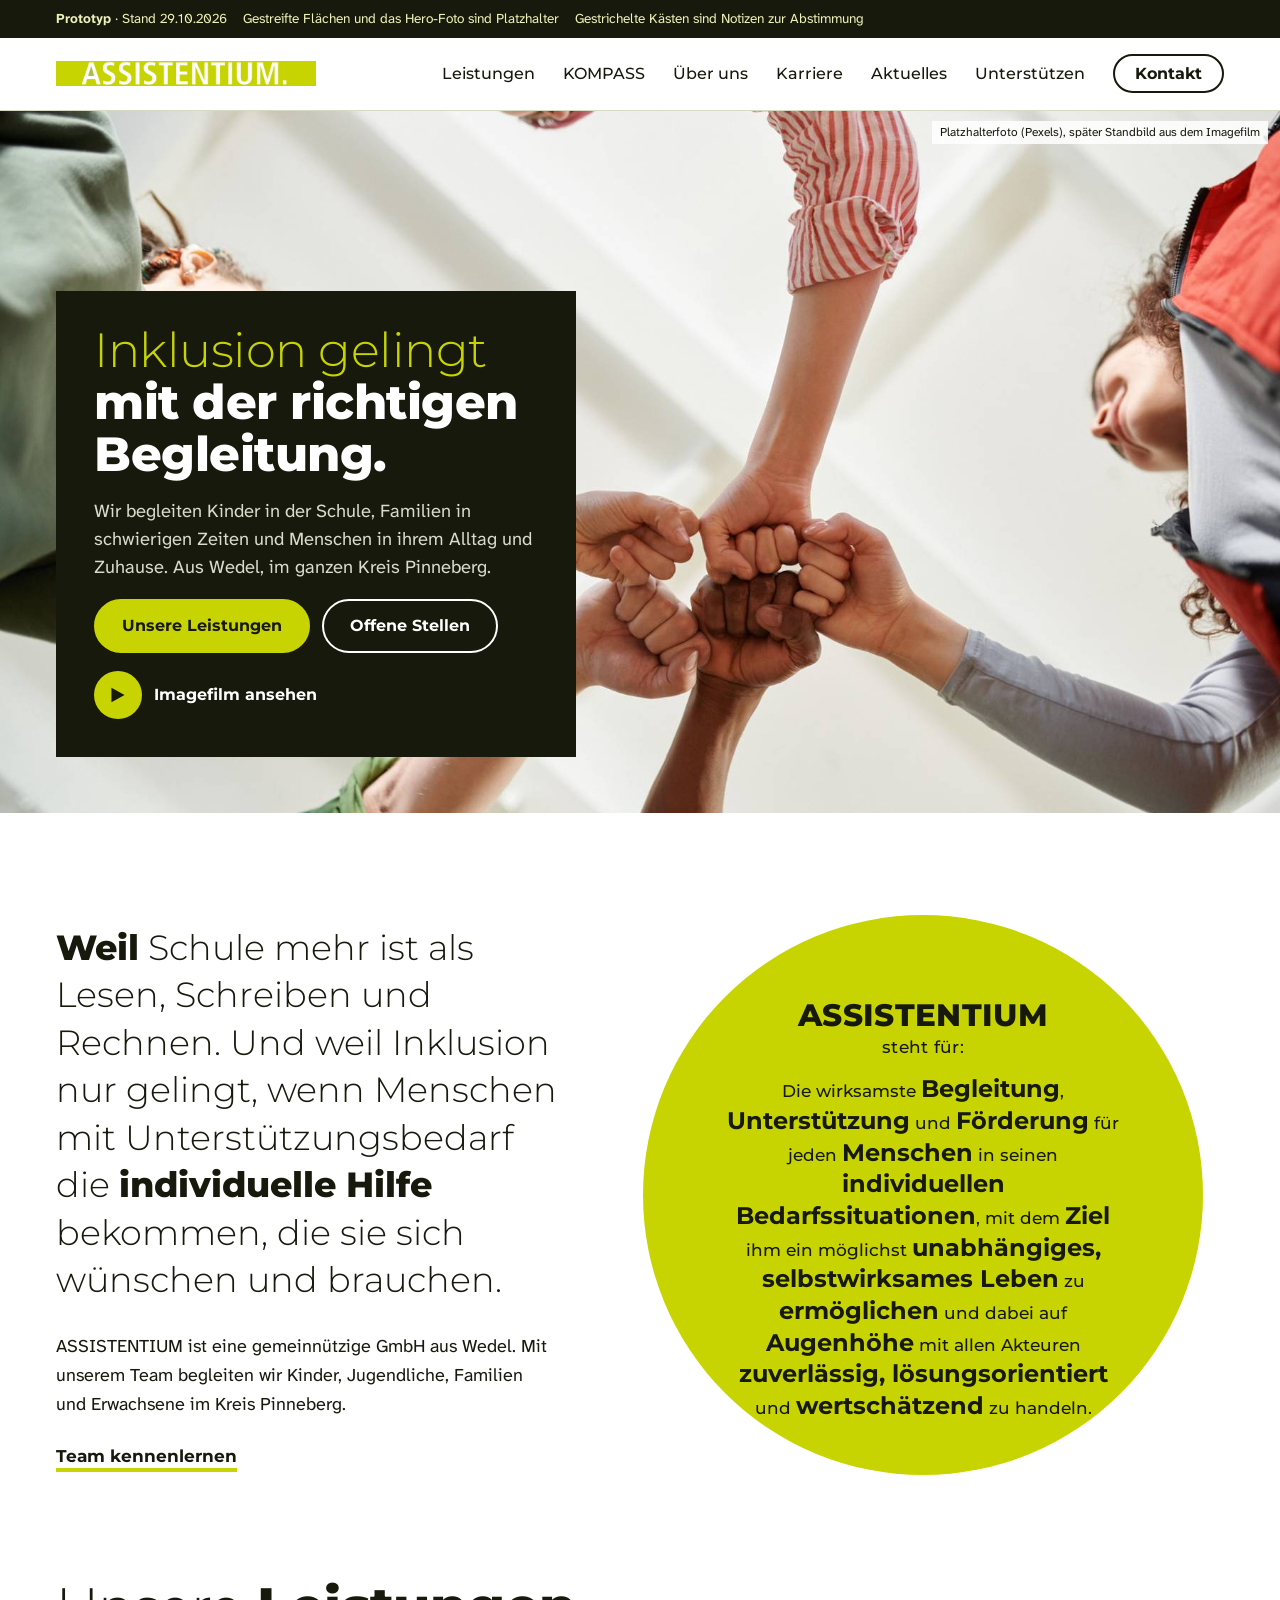
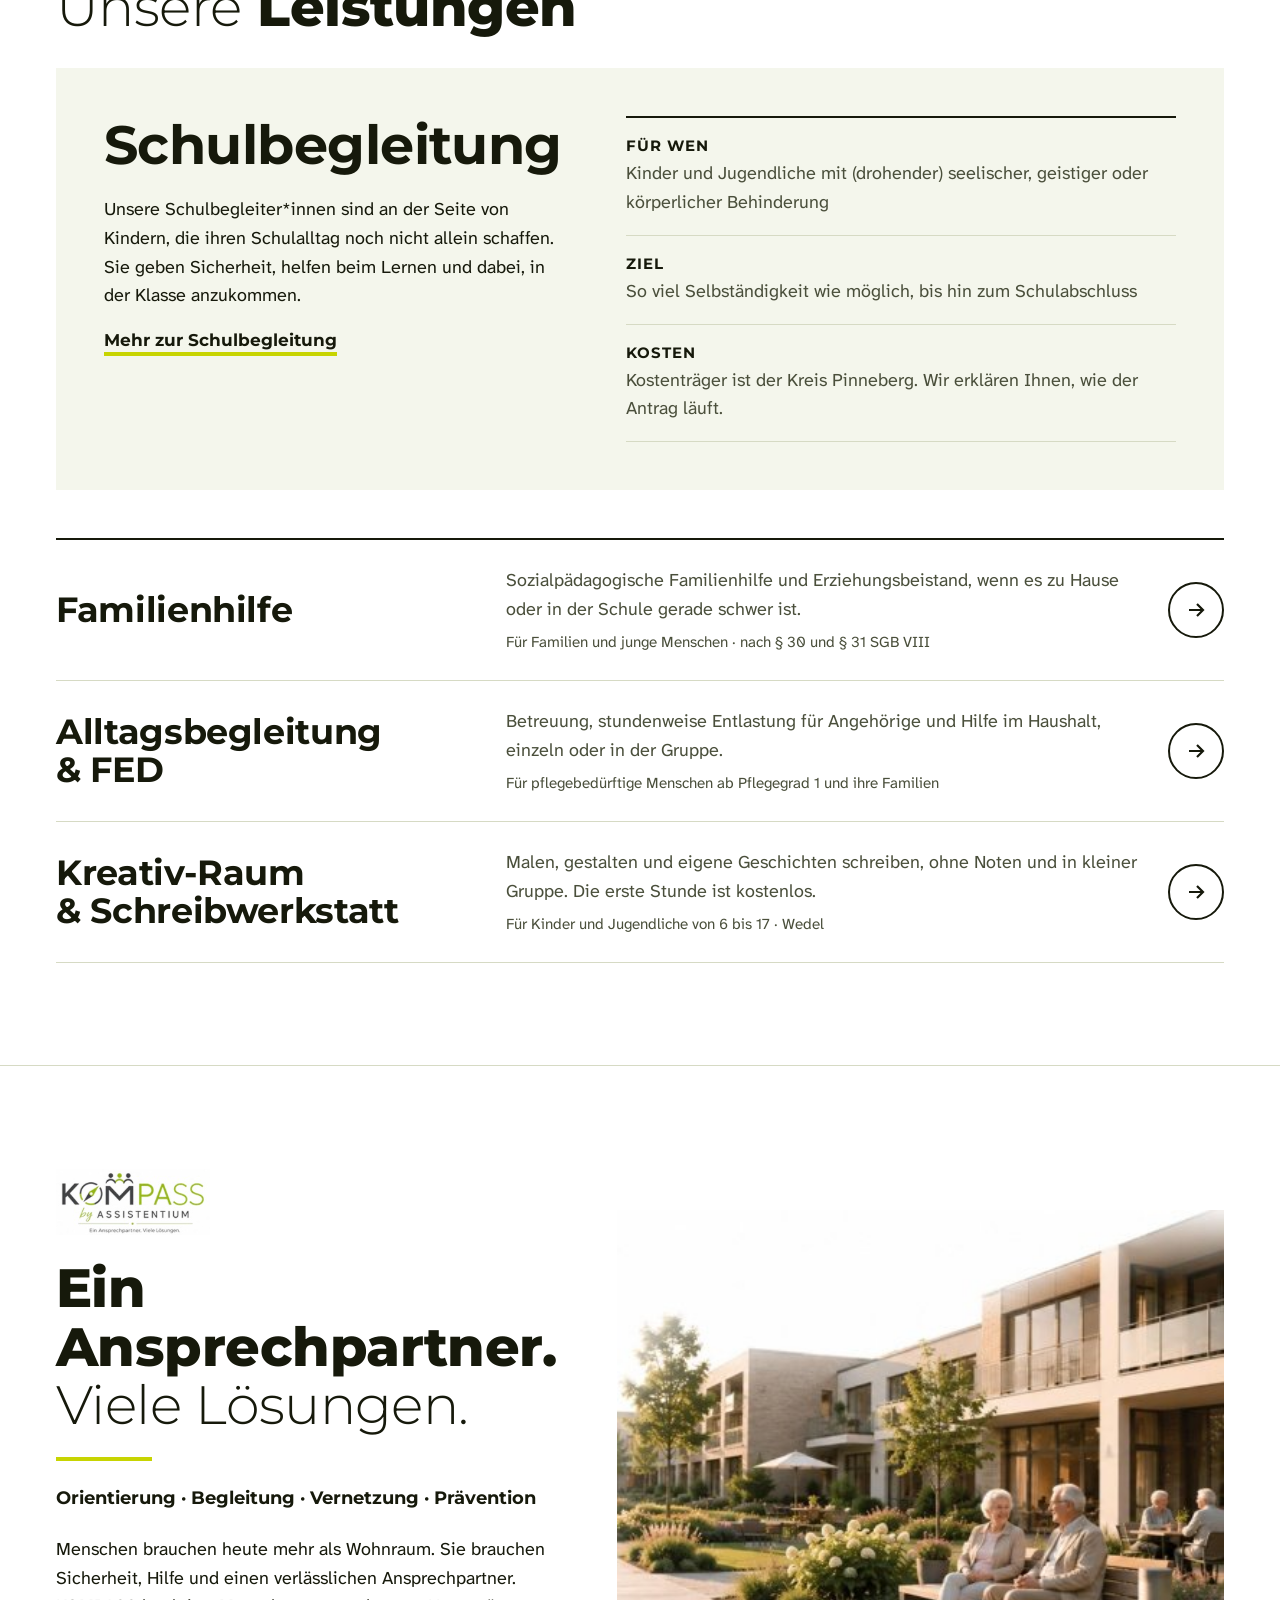
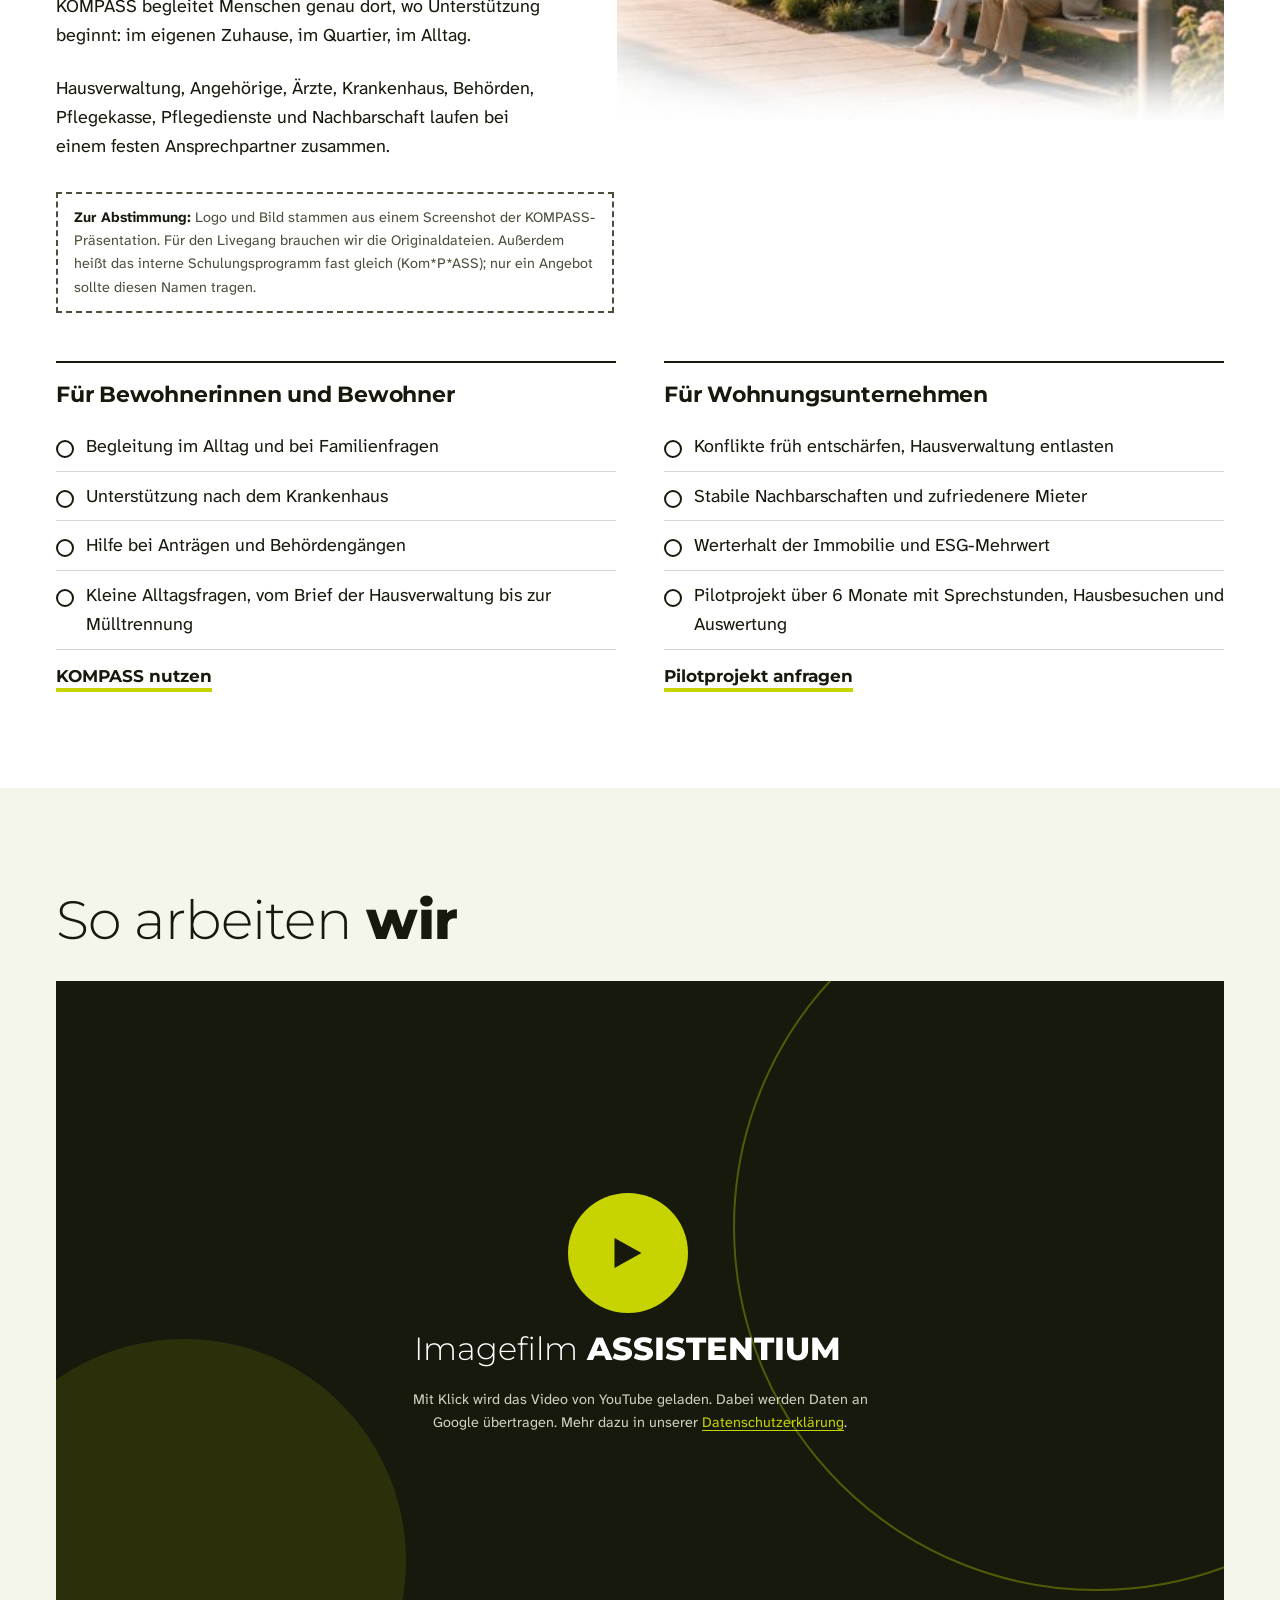
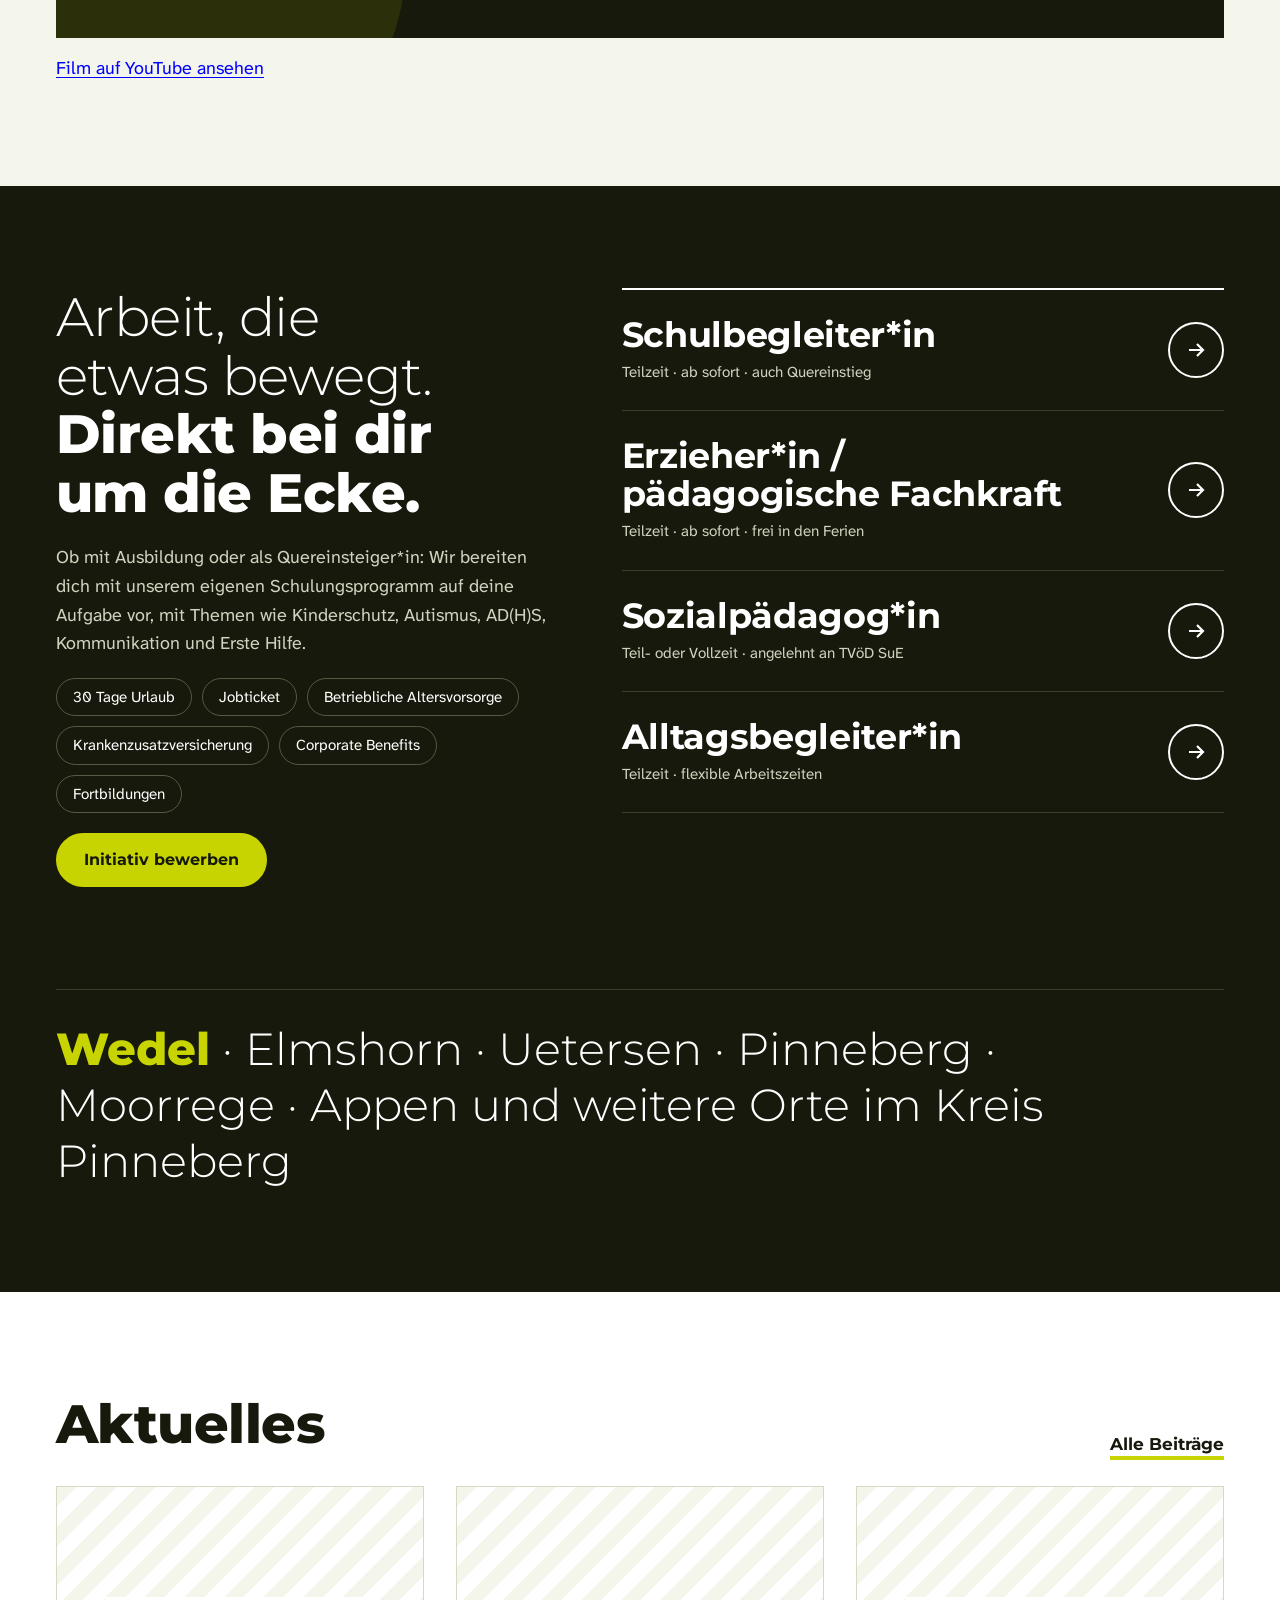
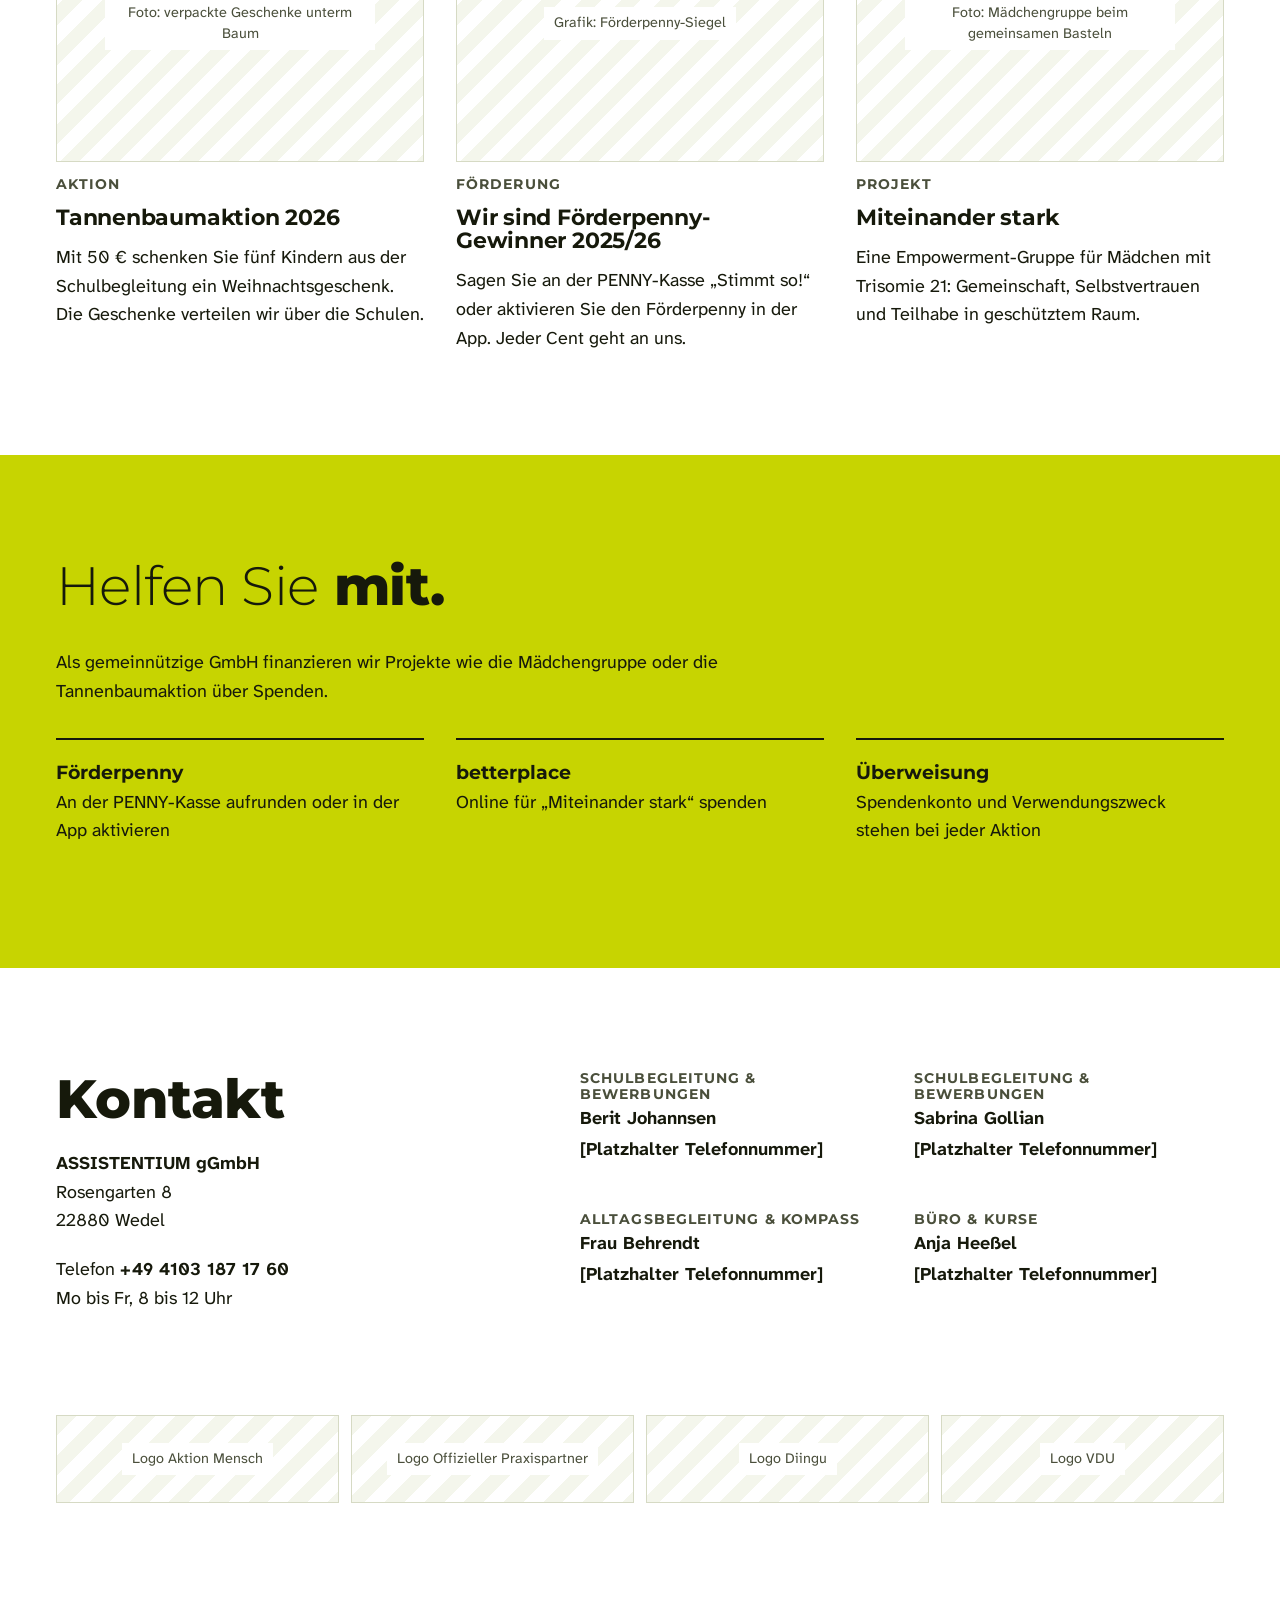
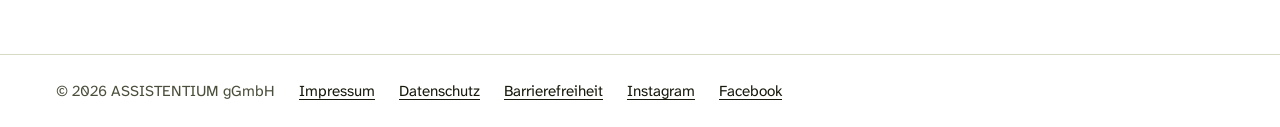
==== index.html @ cf9a1c48 "Prototyp Website-Relaunch ASSISTENTIUM mit Imagefilm Startseite und Unterseite Schulbegleitung, mobi" ====
<!doctype html>
<html lang="de">
<head>
<meta charset="utf-8">
<meta name="viewport" content="width=device-width, initial-scale=1, viewport-fit=cover">
<meta name="robots" content="noindex, nofollow, noarchive">
<meta name="description" content="Prototyp für den Website-Relaunch von ASSISTENTIUM. Nicht öffentlich.">
<title>Assistentium Prototyp</title>
<link rel="preconnect" href="https://fonts.googleapis.com">
<link rel="preconnect" href="https://fonts.gstatic.com" crossorigin>
<link rel="stylesheet" href="https://fonts.googleapis.com/css2?family=Atkinson+Hyperlegible+Next:ital,wght@0,400;0,700;1,400&family=Montserrat:wght@300;500;700;800&display=swap">
<style>
/* Layout: Split-Bühne aus dem Template (Text | Bild im Kreis), Angebote und Jobs als Zeilen statt Kacheln,
   Kreise nur für Menschenbilder, Play-Button und Pfeile. Volle Farbbänder in Grün und Tinte. Mobile first. */
:root {
  --lime: #C7D401;        /* Markengrün, nur als Fläche mit dunklem Text */
  --lime-soft: #EEF2B8;
  --ink: #16190B;         /* Tinte mit leichtem Grünstich */
  --ink-soft: #4A4F3B;
  --paper: #FFFFFF;
  --mist: #F4F6EC;
  --line: #D6DAC4;
  --link: #0000FF;        /* Markenblau, nur für Textlinks und Fokus */
  --display: "Montserrat", "Segoe UI", system-ui, sans-serif;
  --body: "Atkinson Hyperlegible Next", "Atkinson Hyperlegible", system-ui, -apple-system, "Segoe UI", sans-serif;
  --step-0: 1.125rem;
  --step-1: 1.35rem;
  --step-2: clamp(1.6rem, 1.2rem + 1.6vw, 2.2rem);
  --step-3: clamp(2.1rem, 1.4rem + 3vw, 3.4rem);
  --step-4: clamp(2.5rem, 1.5rem + 4.6vw, 4.9rem);
  --space: clamp(56px, 8vw, 112px);
  color-scheme: light;
}
* { box-sizing: border-box; }
html { scroll-behavior: smooth; }
@media (prefers-reduced-motion: reduce) { html { scroll-behavior: auto; } *, *::before, *::after { animation: none !important; transition: none !important; } }
body { margin: 0; background: var(--paper); color: var(--ink); font-family: var(--body); font-size: var(--step-0); line-height: 1.6; }
body::before { content: ""; position: fixed; inset: 0 0 auto; height: env(safe-area-inset-top, 0px); z-index: 60; background: var(--paper); }
h1, h2, h3 { font-family: var(--display); line-height: 1.08; margin: 0; text-wrap: balance; letter-spacing: -0.01em; }
h1 { font-size: var(--step-4); font-weight: 800; }
h2 { font-size: var(--step-3); font-weight: 800; }
h3 { font-size: var(--step-1); font-weight: 700; }
.light { font-weight: 300; }
p { margin: 0; max-width: 62ch; }
a { color: var(--link); text-underline-offset: 3px; }
:focus-visible { outline: 3px solid var(--link); outline-offset: 3px; }
.wrap { max-width: 1200px; margin-inline: auto; padding-left: max(16px, env(safe-area-inset-left, 0px)); padding-right: max(16px, env(safe-area-inset-right, 0px)); }
.section { padding-block: var(--space); }
section[id], [id^="h-"] { scroll-margin-top: calc(88px + env(safe-area-inset-top, 0px)); }
.stack { display: flex; flex-direction: column; gap: 20px; }
.skip { position: absolute; left: 16px; top: -100px; background: var(--ink); color: var(--paper); padding: 12px 18px; z-index: 100; font-weight: 700; }
.skip:focus { top: calc(12px + env(safe-area-inset-top, 0px)); }

/* Prototyp-Hinweise */
.proto-bar { background: var(--ink); color: var(--lime-soft); font-size: 0.85rem; }
.proto-bar .wrap { padding-block: 8px; display: flex; flex-wrap: wrap; gap: 4px 16px; }
.proto-note { border: 2px dashed var(--ink-soft); padding: 12px 16px; font-size: 0.9rem; color: var(--ink-soft); max-width: 62ch; background: var(--paper); }
.proto-note strong { color: var(--ink); }

/* Bild-Platzhalter */
.ph { margin: 0; display: grid; place-items: center; text-align: center; padding: 24px; color: var(--ink-soft); font-size: 0.9rem; line-height: 1.4;
  background: repeating-linear-gradient(135deg, var(--mist) 0 14px, var(--paper) 14px 28px); border: 1px solid var(--line); max-width: 100%; }
.ph span { background: var(--paper); padding: 6px 10px; max-width: 30ch; }
.ph-circle { border-radius: 50%; aspect-ratio: 1; }

/* Buttons */
.actions { display: flex; flex-wrap: wrap; gap: 12px; }
.btn { display: inline-flex; align-items: center; gap: 10px; min-height: 52px; padding: 12px 26px; border-radius: 999px; font-family: var(--display); font-weight: 700; font-size: 1rem; text-decoration: none; border: 2px solid var(--ink); transition: background .2s, color .2s; }
.btn-primary { background: var(--ink); color: var(--paper); }
.btn-primary:hover { background: var(--lime); color: var(--ink); }
.btn-line { background: transparent; color: var(--ink); }
.btn-line:hover { background: var(--ink); color: var(--paper); }
.on-dark .btn-primary { background: var(--lime); color: var(--ink); border-color: var(--lime); }
.on-dark .btn-primary:hover { background: var(--paper); border-color: var(--paper); }

/* Header */
.site-header { position: sticky; top: env(safe-area-inset-top, 0px); z-index: 50; background: var(--paper); border-bottom: 1px solid var(--line); }
.bar { display: flex; align-items: center; justify-content: space-between; gap: 16px; min-height: 72px; padding-block: 12px; }
.brand { display: block; line-height: 0; flex-shrink: 1; min-width: 0; }
.brand img { height: auto; width: min(240px, 58vw); display: block; }
.menu-btn { font: 700 1rem var(--display); background: var(--paper); color: var(--ink); border: 2px solid var(--ink); border-radius: 999px; min-height: 48px; padding: 8px 20px; cursor: pointer; }
.menu-btn[aria-expanded="true"] { background: var(--ink); color: var(--paper); }
#nav { position: absolute; inset: 100% 0 auto; background: var(--paper); border-bottom: 1px solid var(--line); }
#nav ul { list-style: none; margin: 0; padding: 8px max(16px, env(safe-area-inset-right, 0px)) 20px max(16px, env(safe-area-inset-left, 0px)); }
#nav a { display: block; padding: 14px 0; border-bottom: 1px solid var(--line); color: var(--ink); text-decoration: none; font: 700 1.25rem var(--display); }
#nav a[aria-current="page"] { text-decoration: underline; text-decoration-color: var(--lime); text-decoration-thickness: 4px; text-underline-offset: 8px; }

/* Hero */
.hero { padding-block: 40px var(--space); overflow: hidden; }
.hero-grid { display: grid; gap: 40px; align-items: center; }
.hero-text { min-width: 0; display: flex; flex-direction: column; gap: 24px; }
.lead { font-size: var(--step-1); line-height: 1.5; color: var(--ink-soft); }
.hero-visual { position: relative; width: min(100%, 520px); justify-self: center; }
.disc { position: absolute; width: 78%; aspect-ratio: 1; border-radius: 50%; background: var(--lime); right: -10%; top: -8%; animation: grow .9s cubic-bezier(.2,.7,.2,1) both; }
@keyframes grow { from { transform: scale(.85); } to { transform: scale(1); } }
.hero-img { position: relative; width: 88%; }
.play { position: absolute; left: 62%; bottom: 2%; display: flex; align-items: center; gap: 12px; background: none; border: 0; padding: 0; cursor: pointer; font: 700 0.95rem var(--display); color: var(--ink); text-align: left; }
.play-ring { width: 72px; height: 72px; border-radius: 50%; background: var(--ink); display: grid; place-items: center; flex-shrink: 0; transition: transform .2s; }
.play:hover .play-ring { transform: scale(1.06); }
.play > span:last-child { white-space: nowrap; }
.play small { display: block; font-weight: 500; color: var(--ink-soft); }

/* Startseiten-Hero: Vollbild + Textblock (GFI x Template) */
.hero-photo { position: relative; background: var(--ink); }
.hero-photo .photo { display: block; width: 100%; height: auto; aspect-ratio: 4 / 3; max-width: 100%; object-fit: cover; object-position: 55% 45%; }
.hero-panel { background: var(--ink); color: var(--paper); }
.hero-panel .inner { padding-block: 36px 44px; display: flex; flex-direction: column; gap: 22px; }
.hero-panel h1 { font-size: clamp(2.3rem, 1.4rem + 4.2vw, 4.4rem); }
.hero-panel h1 .light { color: var(--lime); }
.hero-panel .lead { color: #D9DCCB; }
.hero-panel .btn-primary { background: var(--lime); border-color: var(--lime); color: var(--ink); }
.hero-panel .btn-primary:hover { background: var(--paper); border-color: var(--paper); }
.hero-panel .btn-line { color: var(--paper); border-color: var(--paper); }
.hero-panel .btn-line:hover { background: var(--paper); color: var(--ink); }
.credit { position: absolute; right: max(12px, env(safe-area-inset-right, 0px)); top: 10px; font-size: 0.75rem; background: rgba(255,255,255,.85); color: var(--ink); padding: 2px 8px; }
.film-link { display: inline-flex; align-items: center; gap: 12px; background: none; border: 0; padding: 0; cursor: pointer; color: var(--paper); font: 700 1rem var(--display); }
.film-link .play-ring { width: 48px; height: 48px; background: var(--lime); }
.film-link small { font-weight: 500; color: #D9DCCB; }

/* Leitbild-Kreis */
.leitbild-grid { display: grid; gap: 48px; align-items: center; }
.leitbild-grid > * { min-width: 0; }
.manifest { font: 300 var(--step-2)/1.35 var(--display); max-width: 30ch; }
.manifest b { font-weight: 800; }
.leitbild { container-type: inline-size; width: min(100%, 560px); justify-self: center; margin: 0; }
.leitbild-disc { aspect-ratio: 1; border-radius: 50%; background: var(--lime); color: var(--ink); display: grid; place-items: center; padding: 15%; text-align: center; overflow: hidden; font-family: var(--display); }
.leitbild-disc h2 { font-size: 5.6cqi; font-weight: 800; letter-spacing: 0.01em; }
.leitbild-disc .sub { display: block; font-size: 3cqi; font-weight: 500; margin-top: 1cqi; }
.leitbild-disc p { font-size: 3.05cqi; line-height: 1.3; font-weight: 500; margin-top: 3cqi; max-width: none; }
.leitbild-disc .k { font-size: 4.35cqi; font-weight: 700; }

/* KOMPASS */
.kompass { background: var(--paper); border-top: 1px solid var(--line); }
.sr { position: absolute; width: 1px; height: 1px; overflow: hidden; clip: rect(0 0 0 0); white-space: nowrap; }
.kompass-grid { display: grid; gap: 40px; align-items: center; }
.kompass-grid > * { min-width: 0; }
.k-logo { width: 154px; height: auto; }
.kompass h2 { font-size: var(--step-3); }
.kompass h2::after { content: ""; display: block; width: 96px; height: 4px; background: var(--lime); margin-top: 22px; }
.k-pillars { font: 700 1.15rem/1.4 var(--display); }
.k-photo { margin: 0; width: 100%; max-width: 100%; }
.k-photo img { display: block; width: 100%; height: auto; }
.kompass .tagline { font: 300 var(--step-2)/1.3 var(--display); }
.kompass .tagline b { font-weight: 800; }
.paths { display: grid; gap: 40px; margin-top: 48px; }
.paths > div { min-width: 0; display: flex; flex-direction: column; gap: 16px; border-top: 2px solid var(--ink); padding-top: 20px; }
.paths ul { margin: 0; padding: 0; list-style: none; }
.paths li { padding: 10px 0 10px 30px; border-bottom: 1px solid rgba(22,25,11,.18); position: relative; }
.paths li::before { content: ""; position: absolute; left: 0; top: 18px; width: 14px; height: 14px; border-radius: 50%; border: 2px solid var(--ink); }

/* Schwerpunkt-Block */
.focus { background: var(--mist); padding: clamp(24px, 4vw, 48px); margin-bottom: 48px; }
.badge { align-self: flex-start; background: var(--lime); color: var(--ink); font: 700 0.85rem var(--display); padding: 4px 14px; border-radius: 999px; }

/* Claim-Band */
.claim { background: var(--lime); }
.claim .wrap { padding-block: 28px; }
.claim p { font: 800 clamp(1.5rem, 1rem + 3.4vw, 3.6rem)/1.05 var(--display); text-transform: uppercase; letter-spacing: 0.01em; max-width: none; }
.claim .light { font-weight: 300; }

/* Fakten als Definitionsliste */
.facts { margin: 0; border-top: 2px solid var(--ink); }
.facts div { display: grid; gap: 4px; padding-block: 18px; border-bottom: 1px solid var(--line); }
.facts dt { font: 700 0.95rem var(--display); text-transform: uppercase; letter-spacing: 0.06em; }
.facts dd { margin: 0; color: var(--ink-soft); }
.split { display: grid; gap: 40px; }
.split > * { min-width: 0; }
.more { font: 700 1.05rem var(--display); color: var(--ink); text-decoration-color: var(--lime); text-decoration-thickness: 4px; text-underline-offset: 6px; }
.more:hover { text-decoration-color: var(--ink); }

/* Zeilen-Listen (Angebote, Jobs) */
.rows { list-style: none; margin: 0; padding: 0; border-top: 2px solid currentColor; }
.rows li { border-bottom: 1px solid var(--line); }
.row { display: grid; grid-template-columns: 1fr auto; gap: 8px 24px; align-items: center; padding: 26px 0; color: inherit; text-decoration: none; }
.row > div { min-width: 0; display: flex; flex-direction: column; gap: 6px; }
.row h3 { font-size: var(--step-2); }
.row p { color: var(--ink-soft); }
.row .meta { font-size: 0.95rem; color: var(--ink-soft); }
.arrow { width: 56px; height: 56px; border-radius: 50%; border: 2px solid currentColor; display: grid; place-items: center; transition: background .2s, transform .2s; }
.row:hover .arrow, .row:focus-visible .arrow { background: var(--lime); border-color: var(--lime); color: var(--ink); transform: translateX(4px); }
.row:hover h3 { text-decoration: underline; text-decoration-color: var(--lime); text-decoration-thickness: 4px; text-underline-offset: 6px; }
.section-head { display: flex; flex-wrap: wrap; justify-content: space-between; align-items: end; gap: 16px; margin-bottom: 32px; }

/* Film */
.film { background: var(--mist); }
.video { position: relative; aspect-ratio: 16 / 9; width: 100%; max-width: 100%; background: var(--ink); color: var(--paper); overflow: hidden; }
.video iframe { position: absolute; inset: 0; width: 100%; height: 100%; border: 0; }
.video-poster { position: absolute; inset: 0; display: grid; place-items: center; padding: 16px; text-align: center; }
.video-poster::before { content: ""; position: absolute; width: 62%; aspect-ratio: 1; border-radius: 50%; border: 2px solid rgba(199,212,1,.35); left: 58%; top: -18%; }
.video-poster::after { content: ""; position: absolute; width: 38%; aspect-ratio: 1; border-radius: 50%; background: rgba(199,212,1,.12); left: -8%; bottom: -22%; }
.video-start { position: relative; z-index: 1; display: flex; flex-direction: column; align-items: center; gap: clamp(10px, 2vw, 18px); background: none; border: 0; color: inherit; cursor: pointer; font-family: var(--display); padding: 8px; }
.video-start .play-ring { width: clamp(64px, 11vw, 120px); height: auto; aspect-ratio: 1; background: var(--lime); }
.video-start:hover .play-ring { transform: scale(1.06); }
.video-title { font-weight: 800; font-size: clamp(1.1rem, 0.8rem + 1.6vw, 2rem); line-height: 1.15; }
.video-title .light { font-weight: 300; }
.video-consent { position: relative; z-index: 1; font-size: clamp(0.78rem, 0.7rem + 0.3vw, 0.9rem); color: #CFD3BF; max-width: 52ch; margin-top: clamp(4px, 1vw, 12px); }
.video-consent a { color: var(--lime); }
.film-caption { margin-top: 16px; color: var(--ink-soft); display: flex; flex-wrap: wrap; gap: 8px 24px; }
@media (max-width: 520px) { .video-consent { display: none; } .film-caption .consent-mobile { display: block; } }
.consent-mobile { display: none; width: 100%; font-size: 0.9rem; }

/* Karriere */
.on-dark { background: var(--ink); color: var(--paper); }
.on-dark p, .on-dark .meta { color: #CFD3BF; }
.on-dark .rows li { border-color: #3A3E2C; }
.on-dark a:not(.btn):not(.row) { color: var(--lime); }
.benefits { list-style: none; margin: 0; padding: 0; display: flex; flex-wrap: wrap; gap: 10px; }
.benefits li { border: 1px solid #555A44; border-radius: 999px; padding: 6px 16px; font-size: 0.95rem; }
.places { margin-top: var(--space); padding-top: 32px; border-top: 1px solid #3A3E2C; }
.places p { font: 300 clamp(1.4rem, 1rem + 2.4vw, 2.8rem)/1.25 var(--display); color: var(--paper); max-width: none; }
.places b { font-weight: 800; color: var(--lime); }

/* News */
.news { display: grid; gap: 40px; }
.news article { display: flex; flex-direction: column; gap: 14px; min-width: 0; }
.news .ph { aspect-ratio: 4 / 3; }
.news .kind { font: 700 0.85rem var(--display); text-transform: uppercase; letter-spacing: 0.08em; color: var(--ink-soft); }
.news h3 a { color: var(--ink); text-decoration: none; }
.news h3 a:hover { text-decoration: underline; text-decoration-color: var(--lime); text-decoration-thickness: 4px; }

/* Unterstützen */
.support { background: var(--lime); }
.ways { display: grid; gap: 0; margin: 0; padding: 0; list-style: none; border-top: 2px solid var(--ink); }
.ways li { padding-block: 20px; border-bottom: 1px solid rgba(22,25,11,.25); display: flex; flex-direction: column; gap: 4px; }
.ways strong { font: 700 1.2rem var(--display); }

/* Kontakt + Footer */
.contact-grid { display: grid; gap: 40px; }
.people { list-style: none; margin: 0; padding: 0; display: grid; gap: 24px; }
.people li { display: flex; flex-direction: column; gap: 2px; }
.people .area { font: 700 0.85rem var(--display); text-transform: uppercase; letter-spacing: 0.08em; color: var(--ink-soft); }
.people .tel { font-variant-numeric: tabular-nums; font-weight: 700; user-select: all; }
.partners { display: grid; grid-template-columns: repeat(2, minmax(0, 1fr)); gap: 12px; margin-top: var(--space); }
.partners .ph { min-height: 88px; padding: 12px; }
.legal { border-top: 1px solid var(--line); margin-top: 48px; }
.legal .wrap { padding-block: 24px; display: flex; flex-wrap: wrap; gap: 8px 24px; font-size: 0.95rem; color: var(--ink-soft); }
.legal a { color: var(--ink); }

/* Unterseite */
.crumbs { font-size: 0.95rem; color: var(--ink-soft); }
.crumbs a { color: var(--ink); }
.goals { display: grid; gap: 40px; }
.goals ul { margin: 16px 0 0; padding: 0; list-style: none; border-top: 2px solid var(--ink); }
.goals li { padding: 12px 0 12px 32px; border-bottom: 1px solid var(--line); position: relative; }
.goals li::before { content: ""; position: absolute; left: 0; top: 20px; width: 14px; height: 14px; border-radius: 50%; background: var(--lime); }
.steps { list-style: none; margin: 32px 0 0; padding: 0; display: grid; gap: 0; counter-reset: s; }
.steps li { counter-increment: s; display: grid; grid-template-columns: 64px 1fr; gap: 20px; padding-block: 22px; border-top: 1px solid var(--line); }
.steps li > div { min-width: 0; display: flex; flex-direction: column; gap: 4px; }
.steps li::before { content: counter(s); width: 52px; height: 52px; border-radius: 50%; border: 2px solid var(--ink); display: grid; place-items: center; font: 800 1.3rem var(--display); }
.steps li:first-child::before { background: var(--lime); border-color: var(--lime); }

.rows-jobs .row { grid-template-columns: minmax(0, 1fr) auto !important; }
@media (min-width: 760px) {
  .split { grid-template-columns: 5fr 6fr; gap: 64px; align-items: start; }
  .news { grid-template-columns: repeat(3, minmax(0, 1fr)); gap: 32px; }
  .goals { grid-template-columns: 1fr 1fr; gap: 48px; }
  .contact-grid { grid-template-columns: 1fr 1.4fr; gap: 64px; }
  .people { grid-template-columns: 1fr 1fr; }
  .partners { grid-template-columns: repeat(4, minmax(0, 1fr)); }
  .row { grid-template-columns: minmax(0, 2fr) minmax(0, 3fr) auto; }
  .row > div:first-child h3 { padding-right: 16px; }
  .ways { grid-template-columns: repeat(3, 1fr); gap: 32px; border-top: 0; }
  .ways li { border-top: 2px solid var(--ink); border-bottom: 0; }
  .leitbild-grid { grid-template-columns: 5fr 6fr; gap: 64px; }
  .paths { grid-template-columns: 1fr 1fr; gap: 48px; }
  .kompass-grid { grid-template-columns: 5fr 6fr; gap: 56px; }
  .hero-photo .photo { aspect-ratio: 16 / 9; }
}
@media (min-width: 900px) {
  .hero-photo { min-height: min(78vh, 720px); display: flex; align-items: flex-end; }
  .hero-photo .photo { position: absolute; inset: 0; height: 100%; aspect-ratio: auto; object-position: 50% 30%; }
  .hero-photo .wrap { position: relative; width: 100%; padding-block: 0 56px; }
  .hero-panel { width: min(520px, 46%); }
  .hero-panel .inner { padding: 34px 38px 38px; gap: 18px; }
  .hero-panel h1 { font-size: clamp(2.2rem, 1rem + 2.5vw, 3.3rem); }
  .hero-panel .lead { font-size: 1.15rem; }
}
@media (min-width: 1040px) {
  .menu-btn { display: none; }
  #nav { position: static; border: 0; background: none; }
  #nav ul { display: flex; gap: 28px; padding: 0; align-items: center; }
  #nav a { border: 0; padding: 8px 0; font-size: 1rem; font-weight: 500; }
  #nav a.nav-cta { border: 2px solid var(--ink); border-radius: 999px; padding: 8px 20px; font-weight: 700; }
  #nav a.nav-cta:hover { background: var(--lime); border-color: var(--lime); }
  #nav[hidden] { display: block !important; }
  .brand img { width: 260px; }
  .hero { padding-top: 72px; }
  .hero-grid { grid-template-columns: 7fr 5fr; gap: 48px; }
}
</style>
</head>
<body>
<a class="skip" href="#main">Zum Inhalt springen</a>

<div class="proto-bar" role="note"><div class="wrap"><span><strong>Prototyp</strong> · Stand 29.10.2026</span><span>Gestreifte Flächen und das Hero-Foto sind Platzhalter</span><span>Gestrichelte Kästen sind Notizen zur Abstimmung</span></div></div>

<header class="site-header">
  <div class="wrap bar">
    <a class="brand" href="#start"><img src="assets/assistentium-logo.png" alt="ASSISTENTIUM, zur Startseite" width="720" height="70"></a>
    <button class="menu-btn" type="button" aria-expanded="false" aria-controls="nav">Menü</button>
    <nav id="nav" aria-label="Hauptnavigation" hidden>
      <ul>
        <li><a href="#leistungen" data-nav="schulbegleitung">Leistungen</a></li>
        <li><a href="#kompass">KOMPASS</a></li>
        <li><a href="#ueber-uns">Über uns</a></li>
        <li><a href="#karriere">Karriere</a></li>
        <li><a href="#aktuelles">Aktuelles</a></li>
        <li><a href="#unterstuetzen">Unterstützen</a></li>
        <li><a class="nav-cta" href="#kontakt">Kontakt</a></li>
      </ul>
    </nav>
  </div>
</header>

<main id="main" tabindex="-1">

<!-- ============ STARTSEITE ============ -->
<div data-view="start">

  <section class="hero-photo" aria-labelledby="h-start">
    <img class="photo" src="assets/hero-team.jpg" alt="Mehrere Menschen stehen im Kreis und stoßen ihre Fäuste in der Mitte zusammen, von unten fotografiert" width="1800" height="1200">
    <span class="credit">Platzhalterfoto (Pexels), später Standbild aus dem Imagefilm</span>
    <div class="wrap">
      <div class="hero-panel">
        <div class="inner">
          <h1 id="h-start"><span class="light">Inklusion gelingt</span> mit der richtigen Begleitung.</h1>
          <p class="lead">Wir begleiten Kinder in der Schule, Familien in schwierigen Zeiten und Menschen in ihrem Alltag und Zuhause. Aus Wedel, im ganzen Kreis Pinneberg.</p>
          <div class="actions">
            <a class="btn btn-primary" href="#leistungen">Unsere Leistungen</a>
            <a class="btn btn-line" href="#karriere">Offene Stellen</a>
          </div>
          <button class="film-link" type="button" data-film>
            <span class="play-ring" aria-hidden="true"><svg width="16" height="18" viewBox="0 0 22 24"><path d="M2 2l18 10L2 22z" fill="#16190B"/></svg></span>
            <span>Imagefilm ansehen</span>
          </button>
        </div>
      </div>
    </div>
  </section>

  <section class="section" id="ueber-uns" aria-label="Wofür wir stehen">
    <div class="wrap leitbild-grid">
      <div class="stack" style="gap:28px">
        <p class="manifest"><b>Weil</b> Schule mehr ist als Lesen, Schreiben und Rechnen. Und weil Inklusion nur gelingt, wenn Menschen mit Unterstützungsbedarf die <b>individuelle Hilfe</b> bekommen, die sie sich wünschen und brauchen.</p>
        <p>ASSISTENTIUM ist eine gemeinnützige GmbH aus Wedel. Mit unserem Team begleiten wir Kinder, Jugendliche, Familien und Erwachsene im Kreis Pinneberg.</p>
        <a class="more" href="#kontakt">Team kennenlernen</a>
      </div>
      <figure class="leitbild">
        <div class="leitbild-disc">
          <div>
            <h2>ASSISTENTIUM<span class="sub">steht für:</span></h2>
            <p>Die wirksamste <span class="k">Begleitung</span>, <span class="k">Unterstützung</span> und <span class="k">Förderung</span> für jeden <span class="k">Menschen</span> in seinen <span class="k">individuellen Bedarfssituationen</span>, mit dem <span class="k">Ziel</span> ihm ein möglichst <span class="k">unabhängiges, selbstwirksames Leben</span> zu <span class="k">ermöglichen</span> und dabei auf <span class="k">Augenhöhe</span> mit allen Akteuren <span class="k">zuverlässig, lösungsorientiert</span> und <span class="k">wertschätzend</span> zu handeln.</p>
          </div>
        </div>
      </figure>
    </div>
  </section>

  <section class="section" id="leistungen" aria-labelledby="h-leist" style="padding-top:0">
    <div class="wrap">
      <div class="section-head"><h2 id="h-leist"><span class="light">Unsere</span> Leistungen</h2></div>

      <div class="focus split">
        <div class="stack">
          <h3 style="font-size:var(--step-3)">Schulbegleitung</h3>
          <p>Unsere Schulbegleiter*innen sind an der Seite von Kindern, die ihren Schulalltag noch nicht allein schaffen. Sie geben Sicherheit, helfen beim Lernen und dabei, in der Klasse anzukommen.</p>
          <a class="more" href="#schulbegleitung">Mehr zur Schulbegleitung</a>
        </div>
        <dl class="facts">
          <div><dt>Für wen</dt><dd>Kinder und Jugendliche mit (drohender) seelischer, geistiger oder körperlicher Behinderung</dd></div>
          <div><dt>Ziel</dt><dd>So viel Selbständigkeit wie möglich, bis hin zum Schulabschluss</dd></div>
          <div><dt>Kosten</dt><dd>Kostenträger ist der Kreis Pinneberg. Wir erklären Ihnen, wie der Antrag läuft.</dd></div>
        </dl>
      </div>

      <ul class="rows">
        <li><a class="row" href="#leistungen">
          <div><h3>Familienhilfe</h3></div>
          <div><p>Sozialpädagogische Familienhilfe und Erziehungsbeistand, wenn es zu Hause oder in der Schule gerade schwer ist.</p><span class="meta">Für Familien und junge Menschen · nach § 30 und § 31 SGB VIII</span></div>
          <span class="arrow" aria-hidden="true"><svg width="20" height="20" viewBox="0 0 20 20"><path d="M3 10h13M11 4l6 6-6 6" stroke="currentColor" stroke-width="2.2" fill="none"/></svg></span>
        </a></li>
        <li><a class="row" href="#leistungen">
          <div><h3>Alltagsbegleitung &amp; FED</h3></div>
          <div><p>Betreuung, stundenweise Entlastung für Angehörige und Hilfe im Haushalt, einzeln oder in der Gruppe.</p><span class="meta">Für pflegebedürftige Menschen ab Pflegegrad 1 und ihre Familien</span></div>
          <span class="arrow" aria-hidden="true"><svg width="20" height="20" viewBox="0 0 20 20"><path d="M3 10h13M11 4l6 6-6 6" stroke="currentColor" stroke-width="2.2" fill="none"/></svg></span>
        </a></li>
        <li><a class="row" href="#leistungen">
          <div><h3>Kreativ-Raum &amp; Schreibwerkstatt</h3></div>
          <div><p>Malen, gestalten und eigene Geschichten schreiben, ohne Noten und in kleiner Gruppe. Die erste Stunde ist kostenlos.</p><span class="meta">Für Kinder und Jugendliche von 6 bis 17 · Wedel</span></div>
          <span class="arrow" aria-hidden="true"><svg width="20" height="20" viewBox="0 0 20 20"><path d="M3 10h13M11 4l6 6-6 6" stroke="currentColor" stroke-width="2.2" fill="none"/></svg></span>
        </a></li>
      </ul>
    </div>
  </section>

  <section class="section kompass" id="kompass" aria-labelledby="h-kompass">
    <div class="wrap">
      <div class="kompass-grid">
        <div class="stack" style="gap:24px">
          <img class="k-logo" src="assets/kompass-logo.png" alt="KOMPASS by ASSISTENTIUM" width="154" height="66">
          <h2 id="h-kompass"><span class="sr">KOMPASS: </span>Ein Ansprechpartner. <span class="light">Viele Lösungen.</span></h2>
          <p class="k-pillars">Orientierung · Begleitung · Vernetzung · Prävention</p>
          <p>Menschen brauchen heute mehr als Wohnraum. Sie brauchen Sicherheit, Hilfe und einen verlässlichen Ansprechpartner. KOMPASS begleitet Menschen genau dort, wo Unterstützung beginnt: im eigenen Zuhause, im Quartier, im Alltag.</p>
          <p>Hausverwaltung, Angehörige, Ärzte, Krankenhaus, Behörden, Pflegekasse, Pflegedienste und Nachbarschaft laufen bei einem festen Ansprechpartner zusammen.</p>
        </div>
        <figure class="k-photo"><img src="assets/kompass-wohnanlage.jpg" alt="Ein älteres Paar sitzt auf einer Bank im begrünten Innenhof einer Wohnanlage" width="421" height="354"></figure>
      </div>
      <p class="proto-note" style="margin-top:32px"><strong>Zur Abstimmung:</strong> Logo und Bild stammen aus einem Screenshot der KOMPASS-Präsentation. Für den Livegang brauchen wir die Originaldateien. Außerdem heißt das interne Schulungsprogramm fast gleich (Kom*P*ASS); nur ein Angebot sollte diesen Namen tragen.</p>
      <div class="paths">
        <div>
          <h3>Für Bewohnerinnen und Bewohner</h3>
          <ul>
            <li>Begleitung im Alltag und bei Familienfragen</li>
            <li>Unterstützung nach dem Krankenhaus</li>
            <li>Hilfe bei Anträgen und Behördengängen</li>
            <li>Kleine Alltagsfragen, vom Brief der Hausverwaltung bis zur Mülltrennung</li>
          </ul>
          <a class="more" href="#kontakt">KOMPASS nutzen</a>
        </div>
        <div>
          <h3>Für Wohnungsunternehmen</h3>
          <ul>
            <li>Konflikte früh entschärfen, Hausverwaltung entlasten</li>
            <li>Stabile Nachbarschaften und zufriedenere Mieter</li>
            <li>Werterhalt der Immobilie und ESG-Mehrwert</li>
            <li>Pilotprojekt über 6 Monate mit Sprechstunden, Hausbesuchen und Auswertung</li>
          </ul>
          <a class="more" href="#kontakt">Pilotprojekt anfragen</a>
        </div>
      </div>
    </div>
  </section>

  <section class="section film" id="film" aria-labelledby="h-film">
    <div class="wrap">
      <div class="section-head"><h2 id="h-film"><span class="light">So arbeiten</span> wir</h2></div>
      <div class="video" id="video" data-yt="Okksk3Sx33U">
        <div class="video-poster">
          <div>
            <button class="video-start" type="button" id="video-start">
              <span class="play-ring" aria-hidden="true"><svg width="34" height="36" viewBox="0 0 22 24"><path d="M2 2l18 10L2 22z" fill="#16190B"/></svg></span>
              <span class="video-title"><span class="light">Imagefilm</span> ASSISTENTIUM</span>
              <span class="sr">abspielen, lädt das Video von YouTube</span>
            </button>
            <p class="video-consent">Mit Klick wird das Video von YouTube geladen. Dabei werden Daten an Google übertragen. Mehr dazu in unserer <a href="#kontakt">Datenschutzerklärung</a>.</p>
          </div>
        </div>
      </div>
      <p class="film-caption"><span class="consent-mobile">Mit Klick auf Abspielen wird das Video von YouTube geladen und Daten werden an Google übertragen.</span><a href="https://www.youtube.com/watch?v=Okksk3Sx33U" target="_blank" rel="noopener">Film auf YouTube ansehen</a></p>
    </div>
  </section>

  <section class="section on-dark" id="karriere" aria-labelledby="h-karriere">
    <div class="wrap">
      <div class="split">
        <div class="stack">
          <h2 id="h-karriere"><span class="light">Arbeit, die etwas bewegt.</span> Direkt bei dir um die Ecke.</h2>
          <p>Ob mit Ausbildung oder als Quereinsteiger*in: Wir bereiten dich mit unserem eigenen Schulungsprogramm auf deine Aufgabe vor, mit Themen wie Kinderschutz, Autismus, AD(H)S, Kommunikation und Erste Hilfe.</p>
          <ul class="benefits" aria-label="Was wir bieten">
            <li>30 Tage Urlaub</li><li>Jobticket</li><li>Betriebliche Altersvorsorge</li><li>Krankenzusatzversicherung</li><li>Corporate Benefits</li><li>Fortbildungen</li>
          </ul>
          <div class="actions"><a class="btn btn-primary" href="#kontakt">Initiativ bewerben</a></div>
        </div>
        <ul class="rows rows-jobs" aria-label="Offene Stellen">
          <li><a class="row" href="#karriere"><div><h3>Schulbegleiter*in</h3><span class="meta">Teilzeit · ab sofort · auch Quereinstieg</span></div><span class="arrow" aria-hidden="true"><svg width="20" height="20" viewBox="0 0 20 20"><path d="M3 10h13M11 4l6 6-6 6" stroke="currentColor" stroke-width="2.2" fill="none"/></svg></span></a></li>
          <li><a class="row" href="#karriere"><div><h3>Erzieher*in / pädagogische Fachkraft</h3><span class="meta">Teilzeit · ab sofort · frei in den Ferien</span></div><span class="arrow" aria-hidden="true"><svg width="20" height="20" viewBox="0 0 20 20"><path d="M3 10h13M11 4l6 6-6 6" stroke="currentColor" stroke-width="2.2" fill="none"/></svg></span></a></li>
          <li><a class="row" href="#karriere"><div><h3>Sozialpädagog*in</h3><span class="meta">Teil- oder Vollzeit · angelehnt an TVöD SuE</span></div><span class="arrow" aria-hidden="true"><svg width="20" height="20" viewBox="0 0 20 20"><path d="M3 10h13M11 4l6 6-6 6" stroke="currentColor" stroke-width="2.2" fill="none"/></svg></span></a></li>
          <li><a class="row" href="#karriere"><div><h3>Alltagsbegleiter*in</h3><span class="meta">Teilzeit · flexible Arbeitszeiten</span></div><span class="arrow" aria-hidden="true"><svg width="20" height="20" viewBox="0 0 20 20"><path d="M3 10h13M11 4l6 6-6 6" stroke="currentColor" stroke-width="2.2" fill="none"/></svg></span></a></li>
        </ul>
      </div>
      <div class="places">
        <p><b>Wedel</b> · Elmshorn · Uetersen · Pinneberg · Moorrege · Appen <span class="light">und weitere Orte im Kreis Pinneberg</span></p>
      </div>
    </div>
  </section>

  <section class="section" id="aktuelles" aria-labelledby="h-news">
    <div class="wrap">
      <div class="section-head"><h2 id="h-news">Aktuelles</h2><a class="more" href="#aktuelles">Alle Beiträge</a></div>
      <div class="news">
        <article>
          <figure class="ph"><span>Foto: verpackte Geschenke unterm Baum</span></figure>
          <span class="kind">Aktion</span>
          <h3><a href="#aktuelles">Tannenbaumaktion 2026</a></h3>
          <p>Mit 50 € schenken Sie fünf Kindern aus der Schulbegleitung ein Weihnachtsgeschenk. Die Geschenke verteilen wir über die Schulen.</p>
        </article>
        <article>
          <figure class="ph"><span>Grafik: Förderpenny-Siegel</span></figure>
          <span class="kind">Förderung</span>
          <h3><a href="#aktuelles">Wir sind Förderpenny-Gewinner 2025/26</a></h3>
          <p>Sagen Sie an der PENNY-Kasse „Stimmt so!“ oder aktivieren Sie den Förderpenny in der App. Jeder Cent geht an uns.</p>
        </article>
        <article>
          <figure class="ph"><span>Foto: Mädchengruppe beim gemeinsamen Basteln</span></figure>
          <span class="kind">Projekt</span>
          <h3><a href="#aktuelles">Miteinander stark</a></h3>
          <p>Eine Empowerment-Gruppe für Mädchen mit Trisomie 21: Gemeinschaft, Selbstvertrauen und Teilhabe in geschütztem Raum.</p>
        </article>
      </div>
    </div>
  </section>

  <section class="section support" id="unterstuetzen" aria-labelledby="h-support">
    <div class="wrap stack" style="gap:32px">
      <h2 id="h-support"><span class="light">Helfen Sie</span> mit.</h2>
      <p>Als gemeinnützige GmbH finanzieren wir Projekte wie die Mädchengruppe oder die Tannenbaumaktion über Spenden.</p>
      <ul class="ways">
        <li><strong>Förderpenny</strong><span>An der PENNY-Kasse aufrunden oder in der App aktivieren</span></li>
        <li><strong>betterplace</strong><span>Online für „Miteinander stark“ spenden</span></li>
        <li><strong>Überweisung</strong><span>Spendenkonto und Verwendungszweck stehen bei jeder Aktion</span></li>
      </ul>
    </div>
  </section>

</div>

<!-- ============ UNTERSEITE SCHULBEGLEITUNG ============ -->
<div data-view="schulbegleitung" hidden>

  <section class="hero" aria-labelledby="h-sb">
    <div class="wrap hero-grid">
      <div class="hero-text">
        <p class="crumbs"><a href="#start">Start</a> / Schulbegleitung</p>
        <h1 id="h-sb" tabindex="-1"><span class="light">Schul</span>begleitung</h1>
        <p class="lead">Damit Kinder mit Unterstützungsbedarf an der Schule in ihrem Wohnort lernen können, so selbständig wie möglich.</p>
        <div class="actions"><a class="btn btn-primary" href="#sb-kontakt">Beratung anfragen</a></div>
      </div>
      <div class="hero-visual">
        <div class="disc" aria-hidden="true"></div>
        <figure class="ph ph-circle hero-img"><span>Standbild aus dem Imagefilm: Begleitung bei der Gruppenarbeit</span></figure>
      </div>
    </div>
  </section>

  <section class="section" style="padding-top:0" aria-labelledby="h-sb-wer">
    <div class="wrap split">
      <div class="stack">
        <h2 id="h-sb-wer">Wer wir begleiten</h2>
        <p>Kinder und Jugendliche mit (drohender) Behinderung, die ihren Schulalltag noch nicht allein bewältigen. Wir schauen genau hin, was ein Kind braucht, und stimmen die Begleitung auf den echten Schulalltag ab.</p>
      </div>
      <dl class="facts">
        <div><dt>Rechtsgrundlage</dt><dd>Eingliederungshilfe nach § 35a SGB VIII</dd></div>
        <div><dt>Kostenträger</dt><dd>Kreis Pinneberg, Fachbereich Familie, Teilhabe und Soziales</dd></div>
        <div><dt>Einsatzorte</dt><dd>Schulen in Wedel, Elmshorn, Uetersen, Pinneberg und Umgebung</dd></div>
      </dl>
    </div>
  </section>

  <section class="section film" aria-labelledby="h-sb-ziele">
    <div class="wrap">
      <h2 id="h-sb-ziele"><span class="light">Woran wir</span> gemeinsam arbeiten</h2>
      <div class="goals" style="margin-top:40px">
        <div>
          <h3>Miteinander in der Klasse</h3>
          <ul>
            <li>Ankommen im Klassenverband</li>
            <li>Kontakt zu anderen Kindern und Freundschaften</li>
            <li>Mit Streit und Konflikten umgehen</li>
            <li>Eigene Gefühle und Bedürfnisse ausdrücken</li>
            <li>Nähe und Distanz einschätzen</li>
            <li>Schutz in schwierigen Situationen</li>
          </ul>
        </div>
        <div>
          <h3>Lernen und Arbeiten</h3>
          <ul>
            <li>Eigene Stärken erkennen und nutzen</li>
            <li>Aufgaben strukturieren und visualisieren</li>
            <li>Aktiv am Unterricht teilnehmen</li>
            <li>Konzentriert bei der Sache bleiben</li>
            <li>Arbeitspläne erstellen und abarbeiten</li>
            <li>Sich selbst organisieren</li>
          </ul>
        </div>
      </div>
    </div>
  </section>

  <section class="section" aria-labelledby="h-sb-weg">
    <div class="wrap split">
      <div class="stack">
        <h2 id="h-sb-weg"><span class="light">Der Weg</span> zur Begleitung</h2>
        <p>Den Antrag stellen die Sorgeberechtigten beim Kreis. Wir sind von Anfang an ansprechbar.</p>
        <p class="proto-note"><strong>Zur Abstimmung:</strong> Ablauf und Formulierungen bitte mit Assistentium prüfen.</p>
      </div>
      <ol class="steps">
        <li><div><h3>Sie melden sich bei uns</h3><p>Wir besprechen, was Ihr Kind braucht und wie die Begleitung aussehen kann.</p></div></li>
        <li><div><h3>Antrag beim Kreis Pinneberg</h3><p>Sie beantragen die Eingliederungshilfe. Wir sagen Ihnen, welche Unterlagen nötig sind.</p></div></li>
        <li><div><h3>Kostenzusage</h3><p>Der Kreis prüft den Bedarf und bewilligt die Stunden.</p></div></li>
        <li><div><h3>Start an der Schule</h3><p>Wir stellen eine passende Begleitung zusammen und stimmen uns mit Schule und Elternhaus ab.</p></div></li>
      </ol>
    </div>
  </section>

  <section class="section support" id="sb-kontakt" aria-labelledby="h-sb-kontakt">
    <div class="wrap split">
      <div class="stack">
        <h2 id="h-sb-kontakt"><span class="light">Fragen zur</span> Schulbegleitung?</h2>
        <p>Rufen Sie uns an. Infos des Kreises für Eltern finden Sie auf der <a href="https://www.kreis-pinneberg.de/Verwaltung/Fachbereich+Familie_+Teilhabe+und+Soziales/Fachdienst+Jugend_+Soziale+Dienste/Abteilung+Eingliederungshilfe+f%C3%BCr+Kinder+und+Jugendliche/Leistungen+zur+Teilhabe+nach+dem+SGB+VIII.html" target="_blank" rel="noopener">Seite der Eingliederungshilfe</a>.</p>
      </div>
      <ul class="people">
        <li><span class="area">Geschäftsführung</span><strong>Berit Johannsen</strong><span class="tel">[Platzhalter Telefonnummer]</span></li>
        <li><span class="area">Geschäftsführung</span><strong>Sabrina Gollian</strong><span class="tel">[Platzhalter Telefonnummer]</span></li>
        <li><span class="area">Büro</span><strong>Mo bis Fr, 8 bis 12 Uhr</strong><span class="tel">+49 4103 187 17 60</span></li>
      </ul>
    </div>
  </section>

</div>

<!-- ============ KONTAKT (beide Ansichten) ============ -->
<section class="section" id="kontakt" aria-labelledby="h-kontakt">
  <div class="wrap contact-grid">
    <div class="stack">
      <h2 id="h-kontakt">Kontakt</h2>
      <p><strong>ASSISTENTIUM gGmbH</strong><br>Rosengarten 8<br>22880 Wedel</p>
      <p>Telefon <span class="tel" style="font-weight:700">+49 4103 187 17 60</span><br>Mo bis Fr, 8 bis 12 Uhr</p>
    </div>
    <ul class="people">
      <li><span class="area">Schulbegleitung &amp; Bewerbungen</span><strong>Berit Johannsen</strong><span class="tel">[Platzhalter Telefonnummer]</span></li>
      <li><span class="area">Schulbegleitung &amp; Bewerbungen</span><strong>Sabrina Gollian</strong><span class="tel">[Platzhalter Telefonnummer]</span></li>
      <li><span class="area">Alltagsbegleitung &amp; KOMPASS</span><strong>Frau Behrendt</strong><span class="tel">[Platzhalter Telefonnummer]</span></li>
      <li><span class="area">Büro &amp; Kurse</span><strong>Anja Heeßel</strong><span class="tel">[Platzhalter Telefonnummer]</span></li>
    </ul>
  </div>
  <div class="wrap">
    <div class="partners" aria-label="Partner und Siegel">
      <div class="ph"><span>Logo Aktion Mensch</span></div>
      <div class="ph"><span>Logo Offizieller Praxispartner</span></div>
      <div class="ph"><span>Logo Diingu</span></div>
      <div class="ph"><span>Logo VDU</span></div>
    </div>
  </div>
</section>

</main>

<footer class="legal">
  <div class="wrap">
    <span>© 2026 ASSISTENTIUM gGmbH</span>
    <a href="#kontakt">Impressum</a><a href="#kontakt">Datenschutz</a><a href="#kontakt">Barrierefreiheit</a>
    <a href="https://www.instagram.com/assistentium/" target="_blank" rel="noopener">Instagram</a>
    <a href="https://www.facebook.com/Assistentium/" target="_blank" rel="noopener">Facebook</a>
  </div>
</footer>

<script>
(function () {
  var views = document.querySelectorAll('[data-view]');
  var nav = document.getElementById('nav');
  var btn = document.querySelector('.menu-btn');
  var desktop = window.matchMedia('(min-width: 1040px)');

  function setMenu(open) {
    btn.setAttribute('aria-expanded', String(open));
    btn.textContent = open ? 'Schließen' : 'Menü';
    nav.hidden = !open && !desktop.matches;
  }
  btn.addEventListener('click', function () { setMenu(btn.getAttribute('aria-expanded') !== 'true'); });
  desktop.addEventListener('change', function () { setMenu(false); });
  setMenu(false);

  function route() {
    var h = location.hash.replace('#', '');
    var target = (h === 'schulbegleitung') ? 'schulbegleitung' : 'start';
    var changed = false;
    views.forEach(function (v) {
      var show = v.getAttribute('data-view') === target;
      if (v.hidden === show) changed = true;
      v.hidden = !show;
    });
    document.querySelectorAll('[data-nav]').forEach(function (a) {
      if (a.getAttribute('data-nav') === target) a.setAttribute('aria-current', 'page'); else a.removeAttribute('aria-current');
    });
    setMenu(false);
    if (target === 'schulbegleitung') {
      window.scrollTo(0, 0);
      var h1 = document.getElementById('h-sb'); if (h1 && changed) h1.focus({ preventScroll: true });
    } else if (h && h !== 'start') {
      var el = document.getElementById(h);
      if (el) el.scrollIntoView();
    } else if (changed || h === 'start') {
      window.scrollTo(0, 0);
    }
  }
  window.addEventListener('hashchange', route);
  route();

  // Zwei-Klick-Lösung: YouTube (nocookie) lädt erst nach Klick auf Abspielen
  var video = document.getElementById('video');
  var start = document.getElementById('video-start');
  start.addEventListener('click', function () {
    var f = document.createElement('iframe');
    f.src = 'https://www.youtube-nocookie.com/embed/' + video.getAttribute('data-yt') + '?autoplay=1&rel=0&modestbranding=1';
    f.title = 'Imagefilm ASSISTENTIUM';
    f.allow = 'autoplay; encrypted-media; picture-in-picture; fullscreen';
    f.allowFullscreen = true;
    f.referrerPolicy = 'strict-origin-when-cross-origin';
    video.innerHTML = '';
    video.appendChild(f);
    f.focus();
  });

  // "Imagefilm ansehen" im Hero führt zum Film
  document.querySelectorAll('[data-film]').forEach(function (b) {
    b.addEventListener('click', function () {
      if (document.querySelector('[data-view="start"]').hidden) location.hash = '#film';
      else document.getElementById('film').scrollIntoView();
      if (start.isConnected) start.focus({ preventScroll: true });
    });
  });
})();
</script>
</body>
</html>
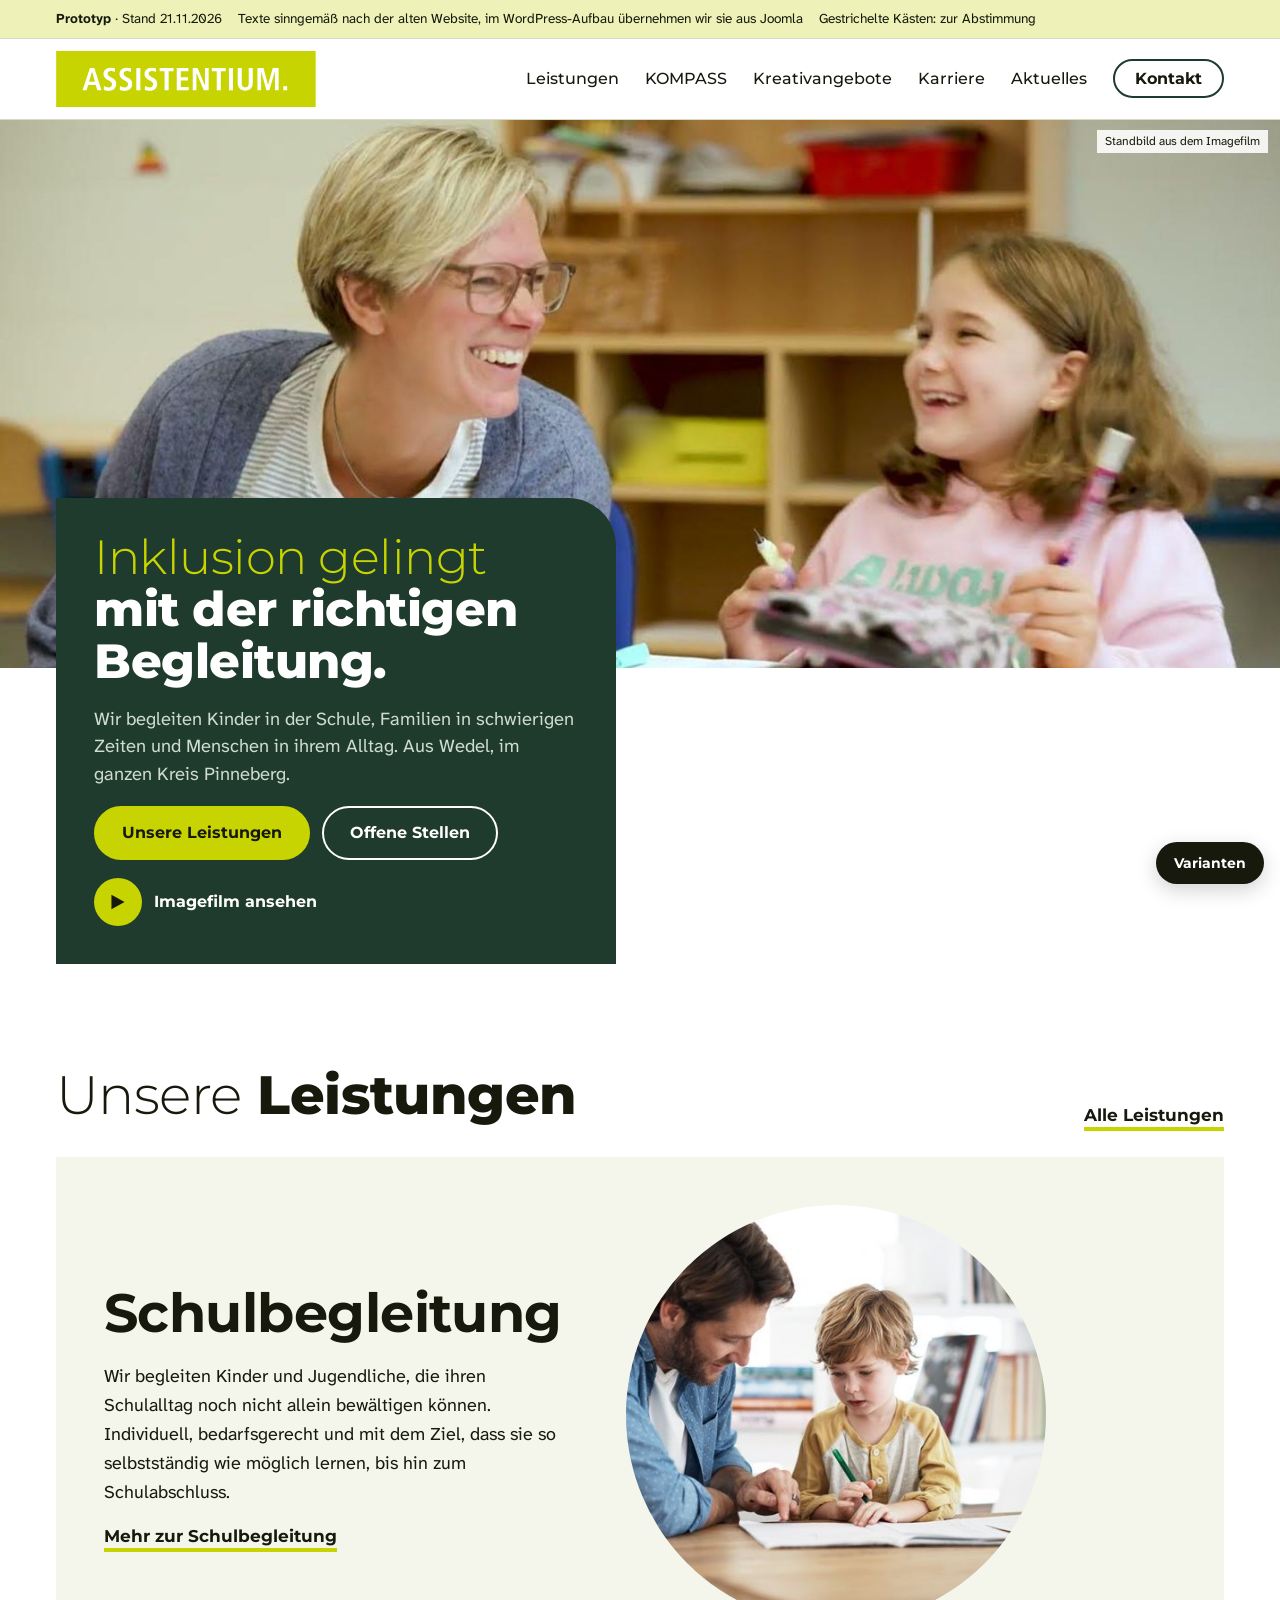
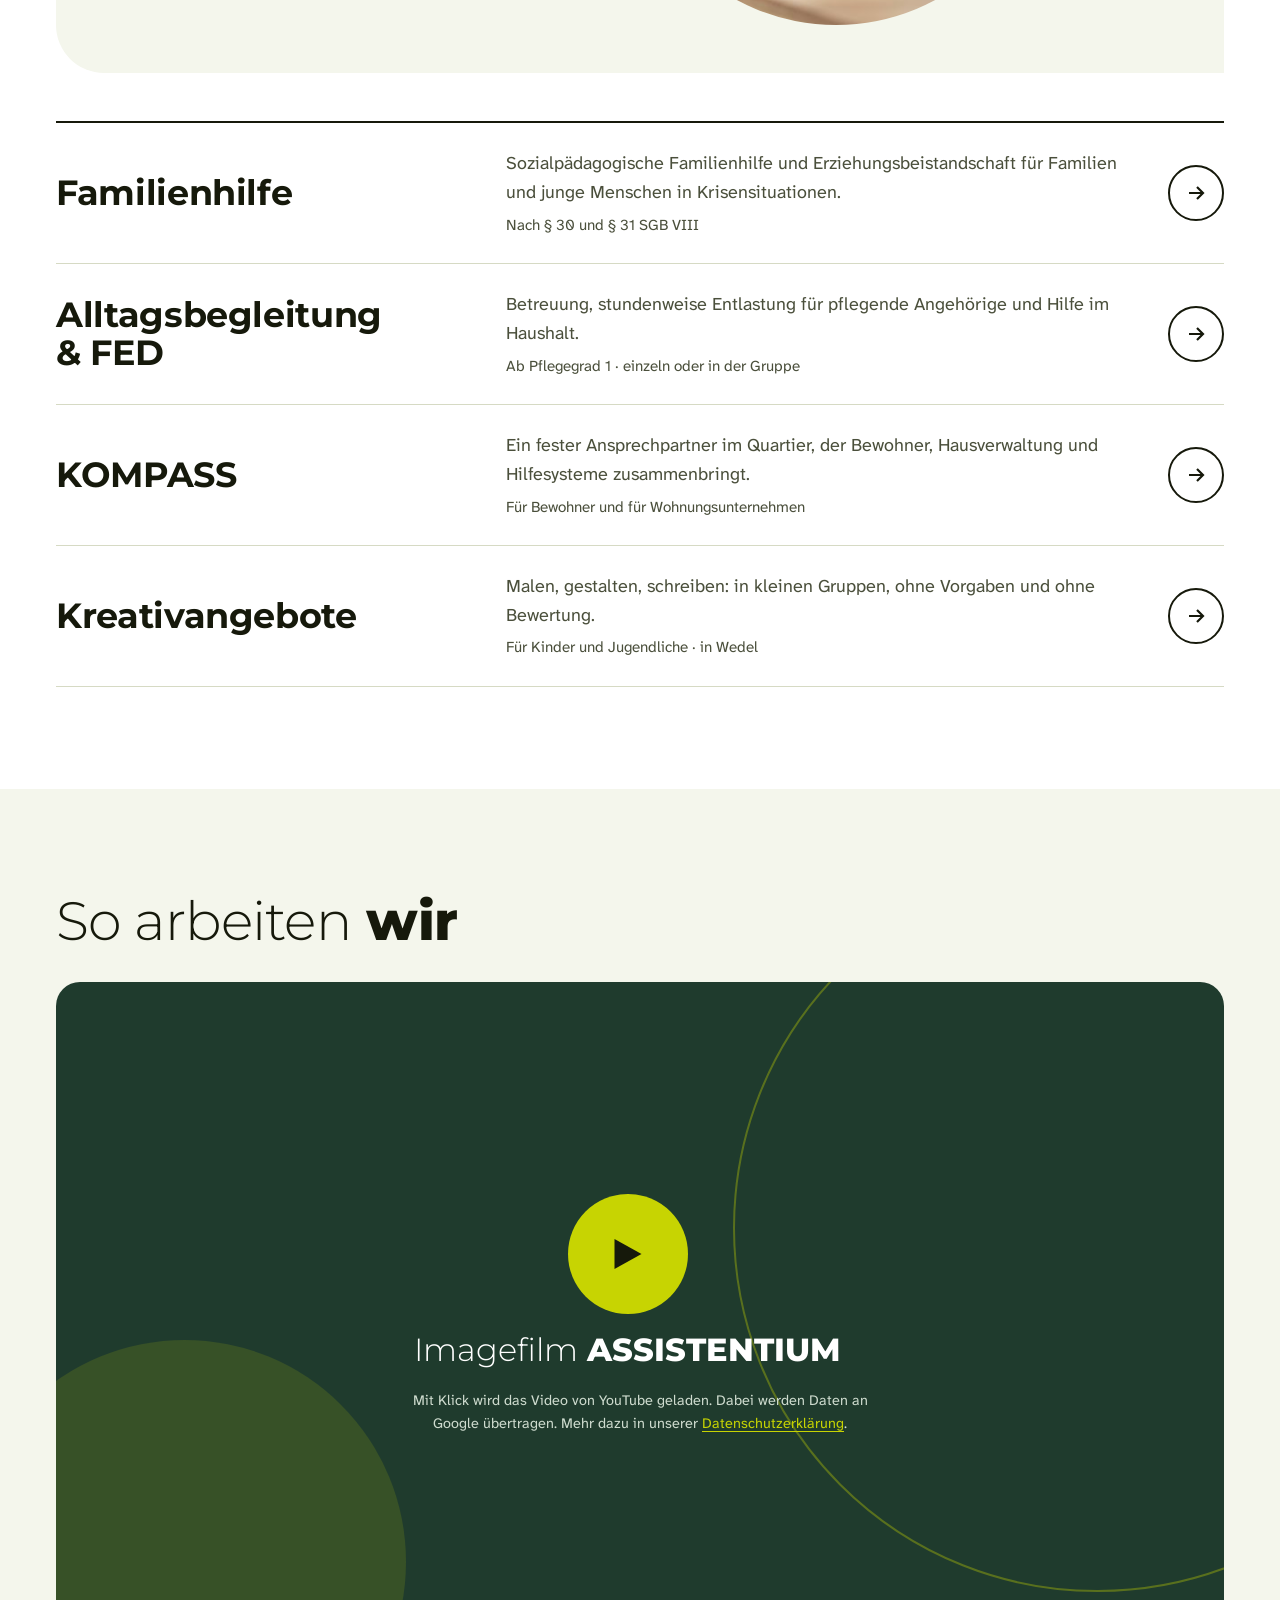
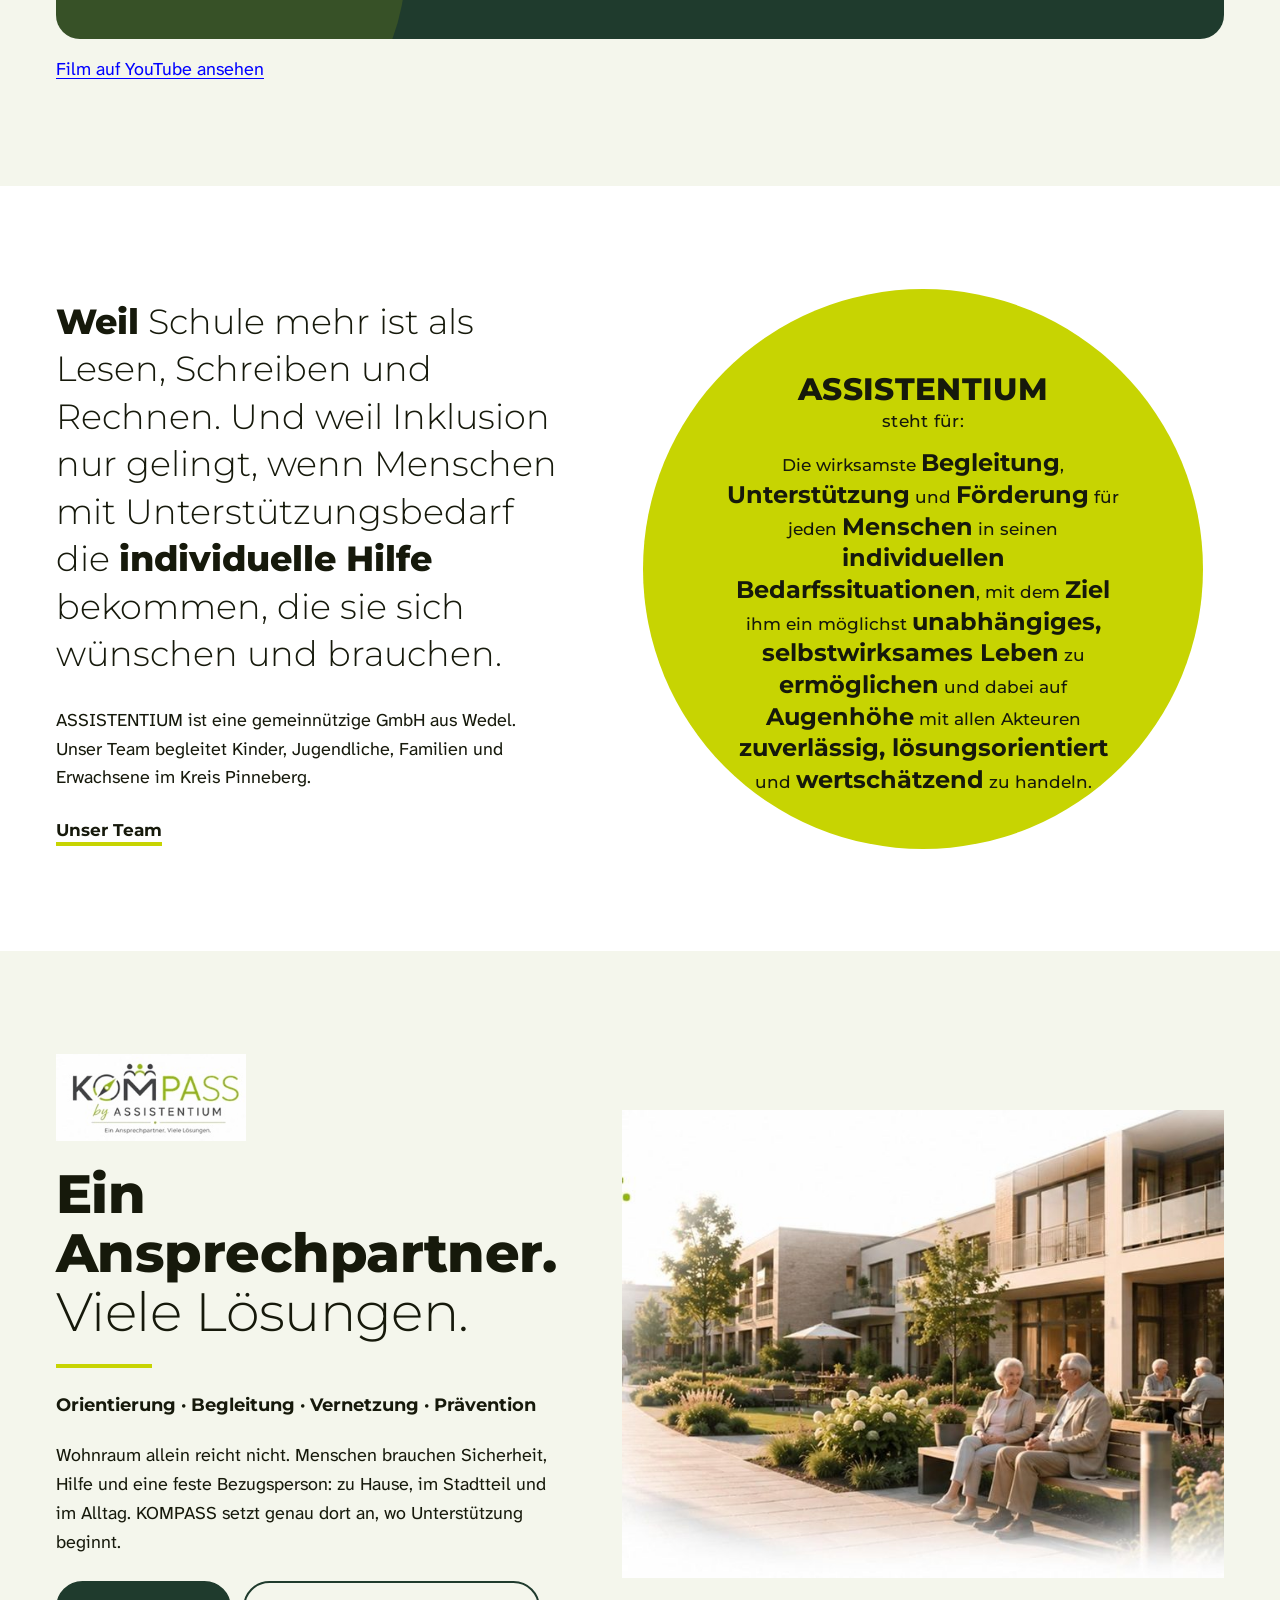
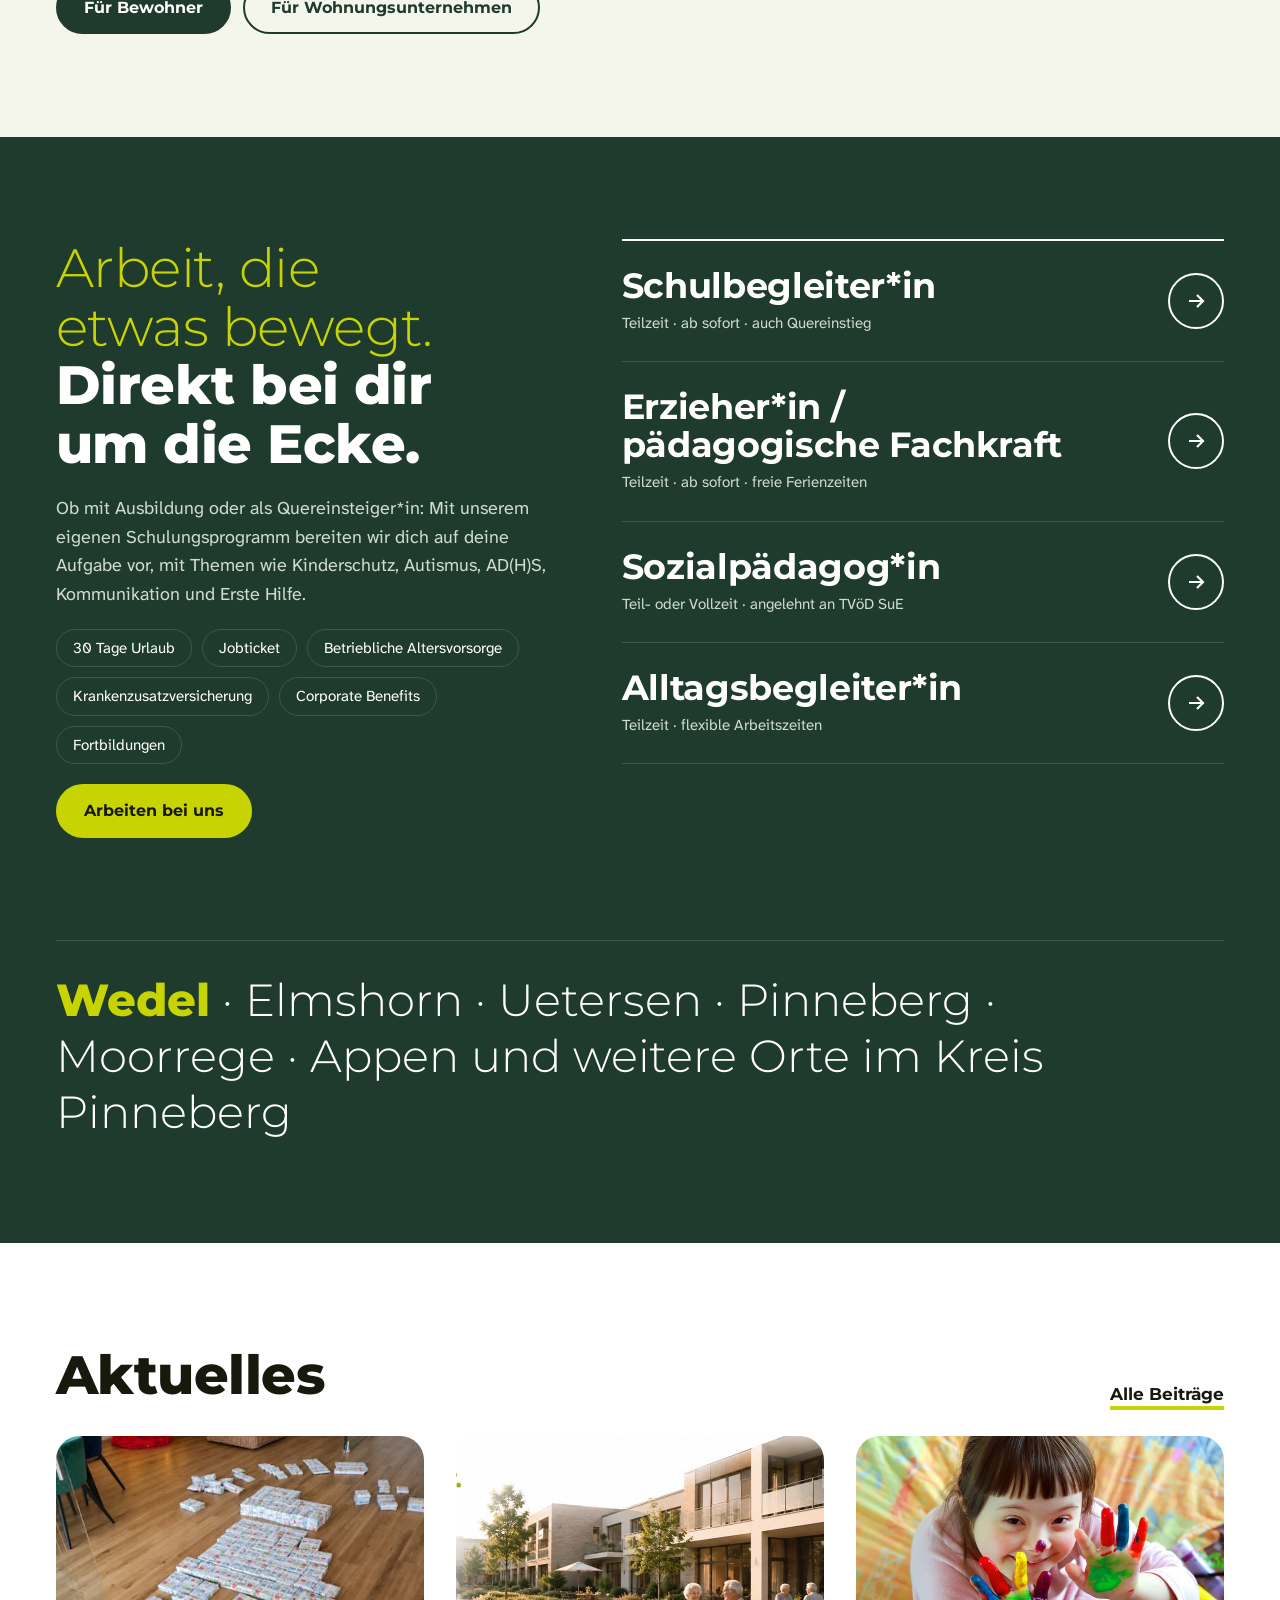
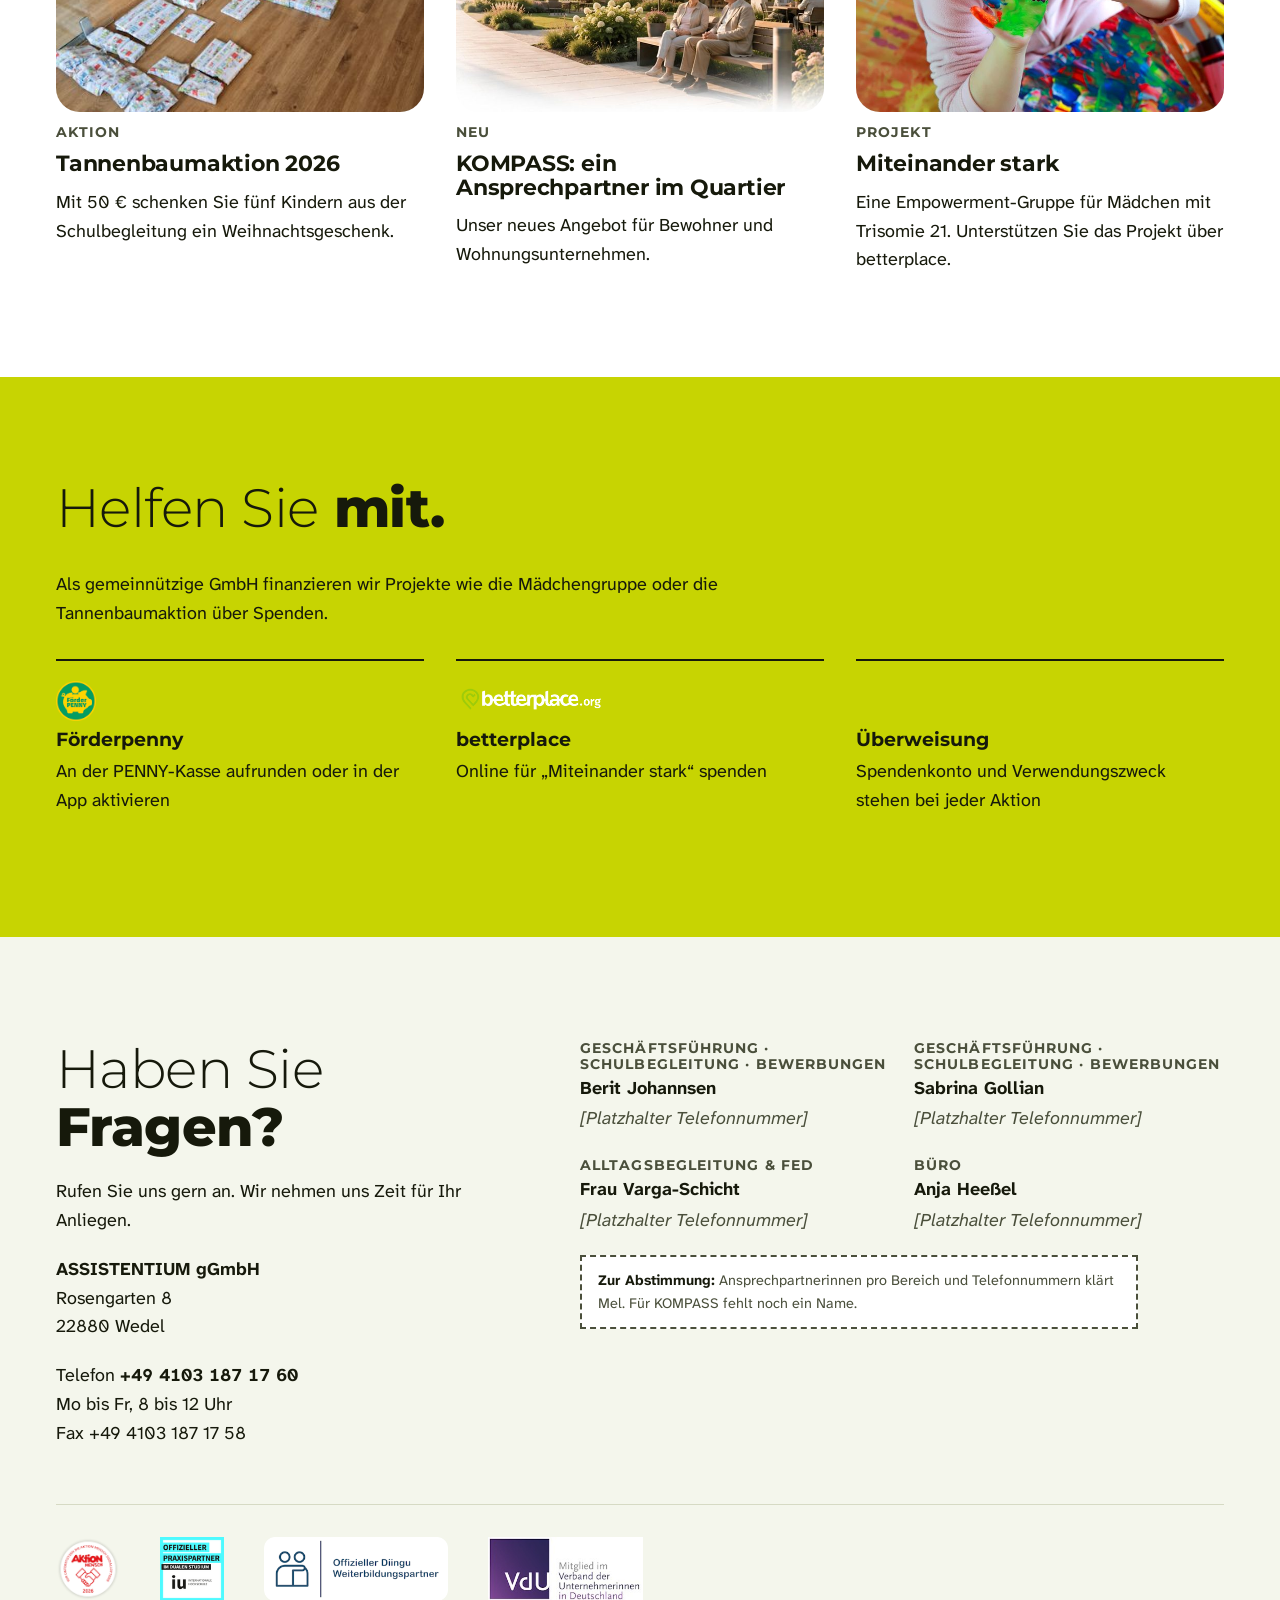
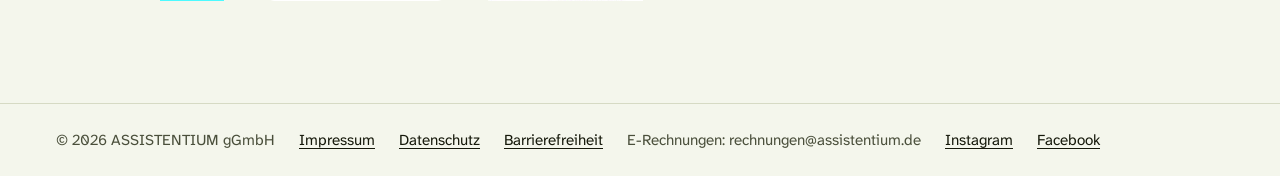
==== commit fb4e8782: "Prototyp v2: Unterseiten, echte Bilder, Design-Varianten - Mehrseitige Struktur: Leistungen, KOMPASS" ====
--- a/index.html
+++ b/index.html
@@ -5,711 +5,241 @@
 <meta name="viewport" content="width=device-width, initial-scale=1, viewport-fit=cover">
 <meta name="robots" content="noindex, nofollow, noarchive">
 <meta name="description" content="Prototyp für den Website-Relaunch von ASSISTENTIUM. Nicht öffentlich.">
-<title>Assistentium Prototyp</title>
+<title>ASSISTENTIUM – Schulbegleitung, Familienhilfe und Alltagsbegleitung in Wedel</title>
+<link rel="icon" href="assets/img/assistentium-logo.svg">
 <link rel="preconnect" href="https://fonts.googleapis.com">
 <link rel="preconnect" href="https://fonts.gstatic.com" crossorigin>
-<link rel="stylesheet" href="https://fonts.googleapis.com/css2?family=Atkinson+Hyperlegible+Next:ital,wght@0,400;0,700;1,400&family=Montserrat:wght@300;500;700;800&display=swap">
-<style>
-/* Layout: Split-Bühne aus dem Template (Text | Bild im Kreis), Angebote und Jobs als Zeilen statt Kacheln,
-   Kreise nur für Menschenbilder, Play-Button und Pfeile. Volle Farbbänder in Grün und Tinte. Mobile first. */
-:root {
-  --lime: #C7D401;        /* Markengrün, nur als Fläche mit dunklem Text */
-  --lime-soft: #EEF2B8;
-  --ink: #16190B;         /* Tinte mit leichtem Grünstich */
-  --ink-soft: #4A4F3B;
-  --paper: #FFFFFF;
-  --mist: #F4F6EC;
-  --line: #D6DAC4;
-  --link: #0000FF;        /* Markenblau, nur für Textlinks und Fokus */
-  --display: "Montserrat", "Segoe UI", system-ui, sans-serif;
-  --body: "Atkinson Hyperlegible Next", "Atkinson Hyperlegible", system-ui, -apple-system, "Segoe UI", sans-serif;
-  --step-0: 1.125rem;
-  --step-1: 1.35rem;
-  --step-2: clamp(1.6rem, 1.2rem + 1.6vw, 2.2rem);
-  --step-3: clamp(2.1rem, 1.4rem + 3vw, 3.4rem);
-  --step-4: clamp(2.5rem, 1.5rem + 4.6vw, 4.9rem);
-  --space: clamp(56px, 8vw, 112px);
-  color-scheme: light;
-}
-* { box-sizing: border-box; }
-html { scroll-behavior: smooth; }
-@media (prefers-reduced-motion: reduce) { html { scroll-behavior: auto; } *, *::before, *::after { animation: none !important; transition: none !important; } }
-body { margin: 0; background: var(--paper); color: var(--ink); font-family: var(--body); font-size: var(--step-0); line-height: 1.6; }
-body::before { content: ""; position: fixed; inset: 0 0 auto; height: env(safe-area-inset-top, 0px); z-index: 60; background: var(--paper); }
-h1, h2, h3 { font-family: var(--display); line-height: 1.08; margin: 0; text-wrap: balance; letter-spacing: -0.01em; }
-h1 { font-size: var(--step-4); font-weight: 800; }
-h2 { font-size: var(--step-3); font-weight: 800; }
-h3 { font-size: var(--step-1); font-weight: 700; }
-.light { font-weight: 300; }
-p { margin: 0; max-width: 62ch; }
-a { color: var(--link); text-underline-offset: 3px; }
-:focus-visible { outline: 3px solid var(--link); outline-offset: 3px; }
-.wrap { max-width: 1200px; margin-inline: auto; padding-left: max(16px, env(safe-area-inset-left, 0px)); padding-right: max(16px, env(safe-area-inset-right, 0px)); }
-.section { padding-block: var(--space); }
-section[id], [id^="h-"] { scroll-margin-top: calc(88px + env(safe-area-inset-top, 0px)); }
-.stack { display: flex; flex-direction: column; gap: 20px; }
-.skip { position: absolute; left: 16px; top: -100px; background: var(--ink); color: var(--paper); padding: 12px 18px; z-index: 100; font-weight: 700; }
-.skip:focus { top: calc(12px + env(safe-area-inset-top, 0px)); }
-
-/* Prototyp-Hinweise */
-.proto-bar { background: var(--ink); color: var(--lime-soft); font-size: 0.85rem; }
-.proto-bar .wrap { padding-block: 8px; display: flex; flex-wrap: wrap; gap: 4px 16px; }
-.proto-note { border: 2px dashed var(--ink-soft); padding: 12px 16px; font-size: 0.9rem; color: var(--ink-soft); max-width: 62ch; background: var(--paper); }
-.proto-note strong { color: var(--ink); }
-
-/* Bild-Platzhalter */
-.ph { margin: 0; display: grid; place-items: center; text-align: center; padding: 24px; color: var(--ink-soft); font-size: 0.9rem; line-height: 1.4;
-  background: repeating-linear-gradient(135deg, var(--mist) 0 14px, var(--paper) 14px 28px); border: 1px solid var(--line); max-width: 100%; }
-.ph span { background: var(--paper); padding: 6px 10px; max-width: 30ch; }
-.ph-circle { border-radius: 50%; aspect-ratio: 1; }
-
-/* Buttons */
-.actions { display: flex; flex-wrap: wrap; gap: 12px; }
-.btn { display: inline-flex; align-items: center; gap: 10px; min-height: 52px; padding: 12px 26px; border-radius: 999px; font-family: var(--display); font-weight: 700; font-size: 1rem; text-decoration: none; border: 2px solid var(--ink); transition: background .2s, color .2s; }
-.btn-primary { background: var(--ink); color: var(--paper); }
-.btn-primary:hover { background: var(--lime); color: var(--ink); }
-.btn-line { background: transparent; color: var(--ink); }
-.btn-line:hover { background: var(--ink); color: var(--paper); }
-.on-dark .btn-primary { background: var(--lime); color: var(--ink); border-color: var(--lime); }
-.on-dark .btn-primary:hover { background: var(--paper); border-color: var(--paper); }
-
-/* Header */
-.site-header { position: sticky; top: env(safe-area-inset-top, 0px); z-index: 50; background: var(--paper); border-bottom: 1px solid var(--line); }
-.bar { display: flex; align-items: center; justify-content: space-between; gap: 16px; min-height: 72px; padding-block: 12px; }
-.brand { display: block; line-height: 0; flex-shrink: 1; min-width: 0; }
-.brand img { height: auto; width: min(240px, 58vw); display: block; }
-.menu-btn { font: 700 1rem var(--display); background: var(--paper); color: var(--ink); border: 2px solid var(--ink); border-radius: 999px; min-height: 48px; padding: 8px 20px; cursor: pointer; }
-.menu-btn[aria-expanded="true"] { background: var(--ink); color: var(--paper); }
-#nav { position: absolute; inset: 100% 0 auto; background: var(--paper); border-bottom: 1px solid var(--line); }
-#nav ul { list-style: none; margin: 0; padding: 8px max(16px, env(safe-area-inset-right, 0px)) 20px max(16px, env(safe-area-inset-left, 0px)); }
-#nav a { display: block; padding: 14px 0; border-bottom: 1px solid var(--line); color: var(--ink); text-decoration: none; font: 700 1.25rem var(--display); }
-#nav a[aria-current="page"] { text-decoration: underline; text-decoration-color: var(--lime); text-decoration-thickness: 4px; text-underline-offset: 8px; }
-
-/* Hero */
-.hero { padding-block: 40px var(--space); overflow: hidden; }
-.hero-grid { display: grid; gap: 40px; align-items: center; }
-.hero-text { min-width: 0; display: flex; flex-direction: column; gap: 24px; }
-.lead { font-size: var(--step-1); line-height: 1.5; color: var(--ink-soft); }
-.hero-visual { position: relative; width: min(100%, 520px); justify-self: center; }
-.disc { position: absolute; width: 78%; aspect-ratio: 1; border-radius: 50%; background: var(--lime); right: -10%; top: -8%; animation: grow .9s cubic-bezier(.2,.7,.2,1) both; }
-@keyframes grow { from { transform: scale(.85); } to { transform: scale(1); } }
-.hero-img { position: relative; width: 88%; }
-.play { position: absolute; left: 62%; bottom: 2%; display: flex; align-items: center; gap: 12px; background: none; border: 0; padding: 0; cursor: pointer; font: 700 0.95rem var(--display); color: var(--ink); text-align: left; }
-.play-ring { width: 72px; height: 72px; border-radius: 50%; background: var(--ink); display: grid; place-items: center; flex-shrink: 0; transition: transform .2s; }
-.play:hover .play-ring { transform: scale(1.06); }
-.play > span:last-child { white-space: nowrap; }
-.play small { display: block; font-weight: 500; color: var(--ink-soft); }
-
-/* Startseiten-Hero: Vollbild + Textblock (GFI x Template) */
-.hero-photo { position: relative; background: var(--ink); }
-.hero-photo .photo { display: block; width: 100%; height: auto; aspect-ratio: 4 / 3; max-width: 100%; object-fit: cover; object-position: 55% 45%; }
-.hero-panel { background: var(--ink); color: var(--paper); }
-.hero-panel .inner { padding-block: 36px 44px; display: flex; flex-direction: column; gap: 22px; }
-.hero-panel h1 { font-size: clamp(2.3rem, 1.4rem + 4.2vw, 4.4rem); }
-.hero-panel h1 .light { color: var(--lime); }
-.hero-panel .lead { color: #D9DCCB; }
-.hero-panel .btn-primary { background: var(--lime); border-color: var(--lime); color: var(--ink); }
-.hero-panel .btn-primary:hover { background: var(--paper); border-color: var(--paper); }
-.hero-panel .btn-line { color: var(--paper); border-color: var(--paper); }
-.hero-panel .btn-line:hover { background: var(--paper); color: var(--ink); }
-.credit { position: absolute; right: max(12px, env(safe-area-inset-right, 0px)); top: 10px; font-size: 0.75rem; background: rgba(255,255,255,.85); color: var(--ink); padding: 2px 8px; }
-.film-link { display: inline-flex; align-items: center; gap: 12px; background: none; border: 0; padding: 0; cursor: pointer; color: var(--paper); font: 700 1rem var(--display); }
-.film-link .play-ring { width: 48px; height: 48px; background: var(--lime); }
-.film-link small { font-weight: 500; color: #D9DCCB; }
-
-/* Leitbild-Kreis */
-.leitbild-grid { display: grid; gap: 48px; align-items: center; }
-.leitbild-grid > * { min-width: 0; }
-.manifest { font: 300 var(--step-2)/1.35 var(--display); max-width: 30ch; }
-.manifest b { font-weight: 800; }
-.leitbild { container-type: inline-size; width: min(100%, 560px); justify-self: center; margin: 0; }
-.leitbild-disc { aspect-ratio: 1; border-radius: 50%; background: var(--lime); color: var(--ink); display: grid; place-items: center; padding: 15%; text-align: center; overflow: hidden; font-family: var(--display); }
-.leitbild-disc h2 { font-size: 5.6cqi; font-weight: 800; letter-spacing: 0.01em; }
-.leitbild-disc .sub { display: block; font-size: 3cqi; font-weight: 500; margin-top: 1cqi; }
-.leitbild-disc p { font-size: 3.05cqi; line-height: 1.3; font-weight: 500; margin-top: 3cqi; max-width: none; }
-.leitbild-disc .k { font-size: 4.35cqi; font-weight: 700; }
-
-/* KOMPASS */
-.kompass { background: var(--paper); border-top: 1px solid var(--line); }
-.sr { position: absolute; width: 1px; height: 1px; overflow: hidden; clip: rect(0 0 0 0); white-space: nowrap; }
-.kompass-grid { display: grid; gap: 40px; align-items: center; }
-.kompass-grid > * { min-width: 0; }
-.k-logo { width: 154px; height: auto; }
-.kompass h2 { font-size: var(--step-3); }
-.kompass h2::after { content: ""; display: block; width: 96px; height: 4px; background: var(--lime); margin-top: 22px; }
-.k-pillars { font: 700 1.15rem/1.4 var(--display); }
-.k-photo { margin: 0; width: 100%; max-width: 100%; }
-.k-photo img { display: block; width: 100%; height: auto; }
-.kompass .tagline { font: 300 var(--step-2)/1.3 var(--display); }
-.kompass .tagline b { font-weight: 800; }
-.paths { display: grid; gap: 40px; margin-top: 48px; }
-.paths > div { min-width: 0; display: flex; flex-direction: column; gap: 16px; border-top: 2px solid var(--ink); padding-top: 20px; }
-.paths ul { margin: 0; padding: 0; list-style: none; }
-.paths li { padding: 10px 0 10px 30px; border-bottom: 1px solid rgba(22,25,11,.18); position: relative; }
-.paths li::before { content: ""; position: absolute; left: 0; top: 18px; width: 14px; height: 14px; border-radius: 50%; border: 2px solid var(--ink); }
-
-/* Schwerpunkt-Block */
-.focus { background: var(--mist); padding: clamp(24px, 4vw, 48px); margin-bottom: 48px; }
-.badge { align-self: flex-start; background: var(--lime); color: var(--ink); font: 700 0.85rem var(--display); padding: 4px 14px; border-radius: 999px; }
-
-/* Claim-Band */
-.claim { background: var(--lime); }
-.claim .wrap { padding-block: 28px; }
-.claim p { font: 800 clamp(1.5rem, 1rem + 3.4vw, 3.6rem)/1.05 var(--display); text-transform: uppercase; letter-spacing: 0.01em; max-width: none; }
-.claim .light { font-weight: 300; }
-
-/* Fakten als Definitionsliste */
-.facts { margin: 0; border-top: 2px solid var(--ink); }
-.facts div { display: grid; gap: 4px; padding-block: 18px; border-bottom: 1px solid var(--line); }
-.facts dt { font: 700 0.95rem var(--display); text-transform: uppercase; letter-spacing: 0.06em; }
-.facts dd { margin: 0; color: var(--ink-soft); }
-.split { display: grid; gap: 40px; }
-.split > * { min-width: 0; }
-.more { font: 700 1.05rem var(--display); color: var(--ink); text-decoration-color: var(--lime); text-decoration-thickness: 4px; text-underline-offset: 6px; }
-.more:hover { text-decoration-color: var(--ink); }
-
-/* Zeilen-Listen (Angebote, Jobs) */
-.rows { list-style: none; margin: 0; padding: 0; border-top: 2px solid currentColor; }
-.rows li { border-bottom: 1px solid var(--line); }
-.row { display: grid; grid-template-columns: 1fr auto; gap: 8px 24px; align-items: center; padding: 26px 0; color: inherit; text-decoration: none; }
-.row > div { min-width: 0; display: flex; flex-direction: column; gap: 6px; }
-.row h3 { font-size: var(--step-2); }
-.row p { color: var(--ink-soft); }
-.row .meta { font-size: 0.95rem; color: var(--ink-soft); }
-.arrow { width: 56px; height: 56px; border-radius: 50%; border: 2px solid currentColor; display: grid; place-items: center; transition: background .2s, transform .2s; }
-.row:hover .arrow, .row:focus-visible .arrow { background: var(--lime); border-color: var(--lime); color: var(--ink); transform: translateX(4px); }
-.row:hover h3 { text-decoration: underline; text-decoration-color: var(--lime); text-decoration-thickness: 4px; text-underline-offset: 6px; }
-.section-head { display: flex; flex-wrap: wrap; justify-content: space-between; align-items: end; gap: 16px; margin-bottom: 32px; }
-
-/* Film */
-.film { background: var(--mist); }
-.video { position: relative; aspect-ratio: 16 / 9; width: 100%; max-width: 100%; background: var(--ink); color: var(--paper); overflow: hidden; }
-.video iframe { position: absolute; inset: 0; width: 100%; height: 100%; border: 0; }
-.video-poster { position: absolute; inset: 0; display: grid; place-items: center; padding: 16px; text-align: center; }
-.video-poster::before { content: ""; position: absolute; width: 62%; aspect-ratio: 1; border-radius: 50%; border: 2px solid rgba(199,212,1,.35); left: 58%; top: -18%; }
-.video-poster::after { content: ""; position: absolute; width: 38%; aspect-ratio: 1; border-radius: 50%; background: rgba(199,212,1,.12); left: -8%; bottom: -22%; }
-.video-start { position: relative; z-index: 1; display: flex; flex-direction: column; align-items: center; gap: clamp(10px, 2vw, 18px); background: none; border: 0; color: inherit; cursor: pointer; font-family: var(--display); padding: 8px; }
-.video-start .play-ring { width: clamp(64px, 11vw, 120px); height: auto; aspect-ratio: 1; background: var(--lime); }
-.video-start:hover .play-ring { transform: scale(1.06); }
-.video-title { font-weight: 800; font-size: clamp(1.1rem, 0.8rem + 1.6vw, 2rem); line-height: 1.15; }
-.video-title .light { font-weight: 300; }
-.video-consent { position: relative; z-index: 1; font-size: clamp(0.78rem, 0.7rem + 0.3vw, 0.9rem); color: #CFD3BF; max-width: 52ch; margin-top: clamp(4px, 1vw, 12px); }
-.video-consent a { color: var(--lime); }
-.film-caption { margin-top: 16px; color: var(--ink-soft); display: flex; flex-wrap: wrap; gap: 8px 24px; }
-@media (max-width: 520px) { .video-consent { display: none; } .film-caption .consent-mobile { display: block; } }
-.consent-mobile { display: none; width: 100%; font-size: 0.9rem; }
-
-/* Karriere */
-.on-dark { background: var(--ink); color: var(--paper); }
-.on-dark p, .on-dark .meta { color: #CFD3BF; }
-.on-dark .rows li { border-color: #3A3E2C; }
-.on-dark a:not(.btn):not(.row) { color: var(--lime); }
-.benefits { list-style: none; margin: 0; padding: 0; display: flex; flex-wrap: wrap; gap: 10px; }
-.benefits li { border: 1px solid #555A44; border-radius: 999px; padding: 6px 16px; font-size: 0.95rem; }
-.places { margin-top: var(--space); padding-top: 32px; border-top: 1px solid #3A3E2C; }
-.places p { font: 300 clamp(1.4rem, 1rem + 2.4vw, 2.8rem)/1.25 var(--display); color: var(--paper); max-width: none; }
-.places b { font-weight: 800; color: var(--lime); }
-
-/* News */
-.news { display: grid; gap: 40px; }
-.news article { display: flex; flex-direction: column; gap: 14px; min-width: 0; }
-.news .ph { aspect-ratio: 4 / 3; }
-.news .kind { font: 700 0.85rem var(--display); text-transform: uppercase; letter-spacing: 0.08em; color: var(--ink-soft); }
-.news h3 a { color: var(--ink); text-decoration: none; }
-.news h3 a:hover { text-decoration: underline; text-decoration-color: var(--lime); text-decoration-thickness: 4px; }
-
-/* Unterstützen */
-.support { background: var(--lime); }
-.ways { display: grid; gap: 0; margin: 0; padding: 0; list-style: none; border-top: 2px solid var(--ink); }
-.ways li { padding-block: 20px; border-bottom: 1px solid rgba(22,25,11,.25); display: flex; flex-direction: column; gap: 4px; }
-.ways strong { font: 700 1.2rem var(--display); }
-
-/* Kontakt + Footer */
-.contact-grid { display: grid; gap: 40px; }
-.people { list-style: none; margin: 0; padding: 0; display: grid; gap: 24px; }
-.people li { display: flex; flex-direction: column; gap: 2px; }
-.people .area { font: 700 0.85rem var(--display); text-transform: uppercase; letter-spacing: 0.08em; color: var(--ink-soft); }
-.people .tel { font-variant-numeric: tabular-nums; font-weight: 700; user-select: all; }
-.partners { display: grid; grid-template-columns: repeat(2, minmax(0, 1fr)); gap: 12px; margin-top: var(--space); }
-.partners .ph { min-height: 88px; padding: 12px; }
-.legal { border-top: 1px solid var(--line); margin-top: 48px; }
-.legal .wrap { padding-block: 24px; display: flex; flex-wrap: wrap; gap: 8px 24px; font-size: 0.95rem; color: var(--ink-soft); }
-.legal a { color: var(--ink); }
-
-/* Unterseite */
-.crumbs { font-size: 0.95rem; color: var(--ink-soft); }
-.crumbs a { color: var(--ink); }
-.goals { display: grid; gap: 40px; }
-.goals ul { margin: 16px 0 0; padding: 0; list-style: none; border-top: 2px solid var(--ink); }
-.goals li { padding: 12px 0 12px 32px; border-bottom: 1px solid var(--line); position: relative; }
-.goals li::before { content: ""; position: absolute; left: 0; top: 20px; width: 14px; height: 14px; border-radius: 50%; background: var(--lime); }
-.steps { list-style: none; margin: 32px 0 0; padding: 0; display: grid; gap: 0; counter-reset: s; }
-.steps li { counter-increment: s; display: grid; grid-template-columns: 64px 1fr; gap: 20px; padding-block: 22px; border-top: 1px solid var(--line); }
-.steps li > div { min-width: 0; display: flex; flex-direction: column; gap: 4px; }
-.steps li::before { content: counter(s); width: 52px; height: 52px; border-radius: 50%; border: 2px solid var(--ink); display: grid; place-items: center; font: 800 1.3rem var(--display); }
-.steps li:first-child::before { background: var(--lime); border-color: var(--lime); }
-
-.rows-jobs .row { grid-template-columns: minmax(0, 1fr) auto !important; }
-@media (min-width: 760px) {
-  .split { grid-template-columns: 5fr 6fr; gap: 64px; align-items: start; }
-  .news { grid-template-columns: repeat(3, minmax(0, 1fr)); gap: 32px; }
-  .goals { grid-template-columns: 1fr 1fr; gap: 48px; }
-  .contact-grid { grid-template-columns: 1fr 1.4fr; gap: 64px; }
-  .people { grid-template-columns: 1fr 1fr; }
-  .partners { grid-template-columns: repeat(4, minmax(0, 1fr)); }
-  .row { grid-template-columns: minmax(0, 2fr) minmax(0, 3fr) auto; }
-  .row > div:first-child h3 { padding-right: 16px; }
-  .ways { grid-template-columns: repeat(3, 1fr); gap: 32px; border-top: 0; }
-  .ways li { border-top: 2px solid var(--ink); border-bottom: 0; }
-  .leitbild-grid { grid-template-columns: 5fr 6fr; gap: 64px; }
-  .paths { grid-template-columns: 1fr 1fr; gap: 48px; }
-  .kompass-grid { grid-template-columns: 5fr 6fr; gap: 56px; }
-  .hero-photo .photo { aspect-ratio: 16 / 9; }
-}
-@media (min-width: 900px) {
-  .hero-photo { min-height: min(78vh, 720px); display: flex; align-items: flex-end; }
-  .hero-photo .photo { position: absolute; inset: 0; height: 100%; aspect-ratio: auto; object-position: 50% 30%; }
-  .hero-photo .wrap { position: relative; width: 100%; padding-block: 0 56px; }
-  .hero-panel { width: min(520px, 46%); }
-  .hero-panel .inner { padding: 34px 38px 38px; gap: 18px; }
-  .hero-panel h1 { font-size: clamp(2.2rem, 1rem + 2.5vw, 3.3rem); }
-  .hero-panel .lead { font-size: 1.15rem; }
-}
-@media (min-width: 1040px) {
-  .menu-btn { display: none; }
-  #nav { position: static; border: 0; background: none; }
-  #nav ul { display: flex; gap: 28px; padding: 0; align-items: center; }
-  #nav a { border: 0; padding: 8px 0; font-size: 1rem; font-weight: 500; }
-  #nav a.nav-cta { border: 2px solid var(--ink); border-radius: 999px; padding: 8px 20px; font-weight: 700; }
-  #nav a.nav-cta:hover { background: var(--lime); border-color: var(--lime); }
-  #nav[hidden] { display: block !important; }
-  .brand img { width: 260px; }
-  .hero { padding-top: 72px; }
-  .hero-grid { grid-template-columns: 7fr 5fr; gap: 48px; }
-}
-</style>
+<link rel="stylesheet" href="https://fonts.googleapis.com/css2?family=Atkinson+Hyperlegible+Next:ital,wght@0,400;0,700;1,400&family=Hind:wght@400;600;700&family=Montserrat:wght@300;500;700;800&display=swap">
+<link rel="stylesheet" href="assets/css/style.css">
+<script src="assets/js/main.js"></script>
 </head>
 <body>
 <a class="skip" href="#main">Zum Inhalt springen</a>
-
-<div class="proto-bar" role="note"><div class="wrap"><span><strong>Prototyp</strong> · Stand 29.10.2026</span><span>Gestreifte Flächen und das Hero-Foto sind Platzhalter</span><span>Gestrichelte Kästen sind Notizen zur Abstimmung</span></div></div>
-
+<div class="proto-bar" role="note"><div class="wrap"><span><strong>Prototyp</strong> · Stand 21.11.2026</span><span>Texte sinngemäß nach der alten Website, im WordPress-Aufbau übernehmen wir sie aus Joomla</span><span>Gestrichelte Kästen: zur Abstimmung</span></div></div>
 <header class="site-header">
   <div class="wrap bar">
-    <a class="brand" href="#start"><img src="assets/assistentium-logo.png" alt="ASSISTENTIUM, zur Startseite" width="720" height="70"></a>
+    <a class="brand" href="index.html"><img src="assets/img/assistentium-logo.svg" alt="ASSISTENTIUM, zur Startseite" width="1702" height="365"></a>
     <button class="menu-btn" type="button" aria-expanded="false" aria-controls="nav">Menü</button>
-    <nav id="nav" aria-label="Hauptnavigation" hidden>
+    <nav id="nav" aria-label="Hauptnavigation">
       <ul>
-        <li><a href="#leistungen" data-nav="schulbegleitung">Leistungen</a></li>
-        <li><a href="#kompass">KOMPASS</a></li>
-        <li><a href="#ueber-uns">Über uns</a></li>
-        <li><a href="#karriere">Karriere</a></li>
-        <li><a href="#aktuelles">Aktuelles</a></li>
-        <li><a href="#unterstuetzen">Unterstützen</a></li>
+        <li><a href="leistungen.html">Leistungen</a></li>
+        <li><a href="kompass.html">KOMPASS</a></li>
+        <li><a href="kreativangebote.html">Kreativangebote</a></li>
+        <li><a href="karriere.html">Karriere</a></li>
+        <li><a href="aktuelles.html">Aktuelles</a></li>
         <li><a class="nav-cta" href="#kontakt">Kontakt</a></li>
       </ul>
     </nav>
   </div>
 </header>
-
 <main id="main" tabindex="-1">
-
-<!-- ============ STARTSEITE ============ -->
-<div data-view="start">
-
-  <section class="hero-photo" aria-labelledby="h-start">
-    <img class="photo" src="assets/hero-team.jpg" alt="Mehrere Menschen stehen im Kreis und stoßen ihre Fäuste in der Mitte zusammen, von unten fotografiert" width="1800" height="1200">
-    <span class="credit">Platzhalterfoto (Pexels), später Standbild aus dem Imagefilm</span>
+<section class="hero-photo" aria-labelledby="h-start">
+  <img class="photo" src="assets/img/hero-imagefilm.jpg" alt="Eine Schulbegleiterin und ein Mädchen sitzen am Tisch im Klassenraum und lachen zusammen" width="1771" height="917">
+  <span class="credit">Standbild aus dem Imagefilm</span>
+  <div class="wrap">
+    <div class="hero-panel">
+      <div class="inner">
+        <h1 id="h-start"><span class="light">Inklusion gelingt</span> mit der richtigen Begleitung.</h1>
+        <p class="lead">Wir begleiten Kinder in der Schule, Familien in schwierigen Zeiten und Menschen in ihrem Alltag. Aus Wedel, im ganzen Kreis Pinneberg.</p>
+        <div class="actions">
+          <a class="btn btn-primary" href="leistungen.html">Unsere Leistungen</a>
+          <a class="btn btn-line" href="karriere.html">Offene Stellen</a>
+        </div>
+        <a class="film-link" href="#film">
+          <span class="play-ring" aria-hidden="true"><svg width="16" height="18" viewBox="0 0 22 24"><path d="M2 2l18 10L2 22z" fill="#16190B"/></svg></span>
+          <span>Imagefilm ansehen</span>
+        </a>
+      </div>
+    </div>
+  </div>
+</section>
+
+<section class="section" id="leistungen" aria-labelledby="h-leist">
+  <div class="wrap">
+    <div class="section-head"><h2 id="h-leist"><span class="light">Unsere</span> Leistungen</h2><a class="more" href="leistungen.html">Alle Leistungen</a></div>
+    <div class="focus split center">
+      <div class="stack">
+        <h3 style="font-size:var(--step-3)">Schulbegleitung</h3>
+        <p>Wir begleiten Kinder und Jugendliche, die ihren Schulalltag noch nicht allein bewältigen können. Individuell, bedarfsgerecht und mit dem Ziel, dass sie so selbstständig wie möglich lernen, bis hin zum Schulabschluss.</p>
+        <a class="more" href="leistungen.html#schulbegleitung">Mehr zur Schulbegleitung</a>
+      </div>
+      <figure class="figure-round"><img src="assets/img/schulbegleitung.jpg" alt="Ein Begleiter und ein Junge lesen gemeinsam am Schreibtisch" width="800" height="469" loading="lazy"></figure>
+    </div>
+    <ul class="rows">
+      <li><a class="row" href="leistungen.html#familienhilfe">
+        <div><h3>Familienhilfe</h3></div>
+        <div><p>Sozialpädagogische Familienhilfe und Erziehungsbeistandschaft für Familien und junge Menschen in Krisensituationen.</p><span class="meta">Nach § 30 und § 31 SGB VIII</span></div>
+        <span class="arrow" aria-hidden="true"><svg width="20" height="20" viewBox="0 0 20 20"><path d="M3 10h13M11 4l6 6-6 6" stroke="currentColor" stroke-width="2.2" fill="none"/></svg></span>
+      </a></li>
+      <li><a class="row" href="leistungen.html#alltagsbegleitung">
+        <div><h3>Alltagsbegleitung &amp; FED</h3></div>
+        <div><p>Betreuung, stundenweise Entlastung für pflegende Angehörige und Hilfe im Haushalt.</p><span class="meta">Ab Pflegegrad 1 · einzeln oder in der Gruppe</span></div>
+        <span class="arrow" aria-hidden="true"><svg width="20" height="20" viewBox="0 0 20 20"><path d="M3 10h13M11 4l6 6-6 6" stroke="currentColor" stroke-width="2.2" fill="none"/></svg></span>
+      </a></li>
+      <li><a class="row" href="kompass.html">
+        <div><h3>KOMPASS</h3></div>
+        <div><p>Ein fester Ansprechpartner im Quartier, der Bewohner, Hausverwaltung und Hilfesysteme zusammenbringt.</p><span class="meta">Für Bewohner und für Wohnungsunternehmen</span></div>
+        <span class="arrow" aria-hidden="true"><svg width="20" height="20" viewBox="0 0 20 20"><path d="M3 10h13M11 4l6 6-6 6" stroke="currentColor" stroke-width="2.2" fill="none"/></svg></span>
+      </a></li>
+      <li><a class="row" href="kreativangebote.html">
+        <div><h3>Kreativangebote</h3></div>
+        <div><p>Malen, gestalten, schreiben: in kleinen Gruppen, ohne Vorgaben und ohne Bewertung.</p><span class="meta">Für Kinder und Jugendliche · in Wedel</span></div>
+        <span class="arrow" aria-hidden="true"><svg width="20" height="20" viewBox="0 0 20 20"><path d="M3 10h13M11 4l6 6-6 6" stroke="currentColor" stroke-width="2.2" fill="none"/></svg></span>
+      </a></li>
+    </ul>
+  </div>
+</section>
+
+<section class="section tint" id="film" aria-labelledby="h-film">
+  <div class="wrap">
+    <div class="section-head"><h2 id="h-film"><span class="light">So arbeiten</span> wir</h2></div>
+    <div class="video" id="video" data-yt="Okksk3Sx33U">
+      <div class="video-poster">
+        <div>
+          <button class="video-start" type="button" id="video-start">
+            <span class="play-ring" aria-hidden="true"><svg width="34" height="36" viewBox="0 0 22 24"><path d="M2 2l18 10L2 22z" fill="#16190B"/></svg></span>
+            <span class="video-title"><span class="light">Imagefilm</span> ASSISTENTIUM</span>
+            <span class="sr">abspielen, lädt das Video von YouTube</span>
+          </button>
+          <p class="video-consent">Mit Klick wird das Video von YouTube geladen. Dabei werden Daten an Google übertragen. Mehr dazu in unserer <a href="#kontakt">Datenschutzerklärung</a>.</p>
+        </div>
+      </div>
+    </div>
+    <p class="film-caption"><span class="consent-mobile">Mit Klick auf Abspielen wird das Video von YouTube geladen und Daten werden an Google übertragen.</span><a href="https://www.youtube.com/watch?v=Okksk3Sx33U" target="_blank" rel="noopener">Film auf YouTube ansehen</a></p>
+  </div>
+</section>
+
+<section class="section" id="ueber-uns" aria-label="Wofür wir stehen">
+  <div class="wrap leitbild-grid">
+    <div class="stack" style="gap:28px">
+      <p class="manifest"><b>Weil</b> Schule mehr ist als Lesen, Schreiben und Rechnen. Und weil Inklusion nur gelingt, wenn Menschen mit Unterstützungsbedarf die <b>individuelle Hilfe</b> bekommen, die sie sich wünschen und brauchen.</p>
+      <p>ASSISTENTIUM ist eine gemeinnützige GmbH aus Wedel. Unser Team begleitet Kinder, Jugendliche, Familien und Erwachsene im Kreis Pinneberg.</p>
+      <a class="more" href="karriere.html#team">Unser Team</a>
+    </div>
+    <figure class="leitbild">
+      <div class="leitbild-disc">
+        <div>
+          <h2>ASSISTENTIUM<span class="sub">steht für:</span></h2>
+          <p>Die wirksamste <span class="k">Begleitung</span>, <span class="k">Unterstützung</span> und <span class="k">Förderung</span> für jeden <span class="k">Menschen</span> in seinen <span class="k">individuellen Bedarfssituationen</span>, mit dem <span class="k">Ziel</span> ihm ein möglichst <span class="k">unabhängiges, selbstwirksames Leben</span> zu <span class="k">ermöglichen</span> und dabei auf <span class="k">Augenhöhe</span> mit allen Akteuren <span class="k">zuverlässig, lösungsorientiert</span> und <span class="k">wertschätzend</span> zu handeln.</p>
+        </div>
+      </div>
+    </figure>
+  </div>
+</section>
+
+<section class="section tint" aria-labelledby="h-kompass">
+  <div class="wrap split center">
+    <div class="stack k-head" style="gap:24px">
+      <img class="k-logo" src="assets/img/kompass-logo.png" alt="KOMPASS by ASSISTENTIUM" width="260" height="120">
+      <h2 id="h-kompass"><span class="sr">KOMPASS: </span>Ein Ansprechpartner. <span class="light">Viele Lösungen.</span></h2>
+      <p class="k-pillars">Orientierung · Begleitung · Vernetzung · Prävention</p>
+      <p>Wohnraum allein reicht nicht. Menschen brauchen Sicherheit, Hilfe und eine feste Bezugsperson: zu Hause, im Stadtteil und im Alltag. KOMPASS setzt genau dort an, wo Unterstützung beginnt.</p>
+      <div class="actions">
+        <a class="btn btn-primary" href="kompass.html#bewohner">Für Bewohner</a>
+        <a class="btn btn-line" href="kompass.html#anbieter">Für Wohnungsunternehmen</a>
+      </div>
+    </div>
+    <figure class="k-photo"><img src="assets/img/kompass-wohnanlage.jpg" alt="Ein älteres Paar sitzt auf einer Bank im begrünten Innenhof einer Wohnanlage" width="721" height="560" loading="lazy"></figure>
+  </div>
+</section>
+
+<section class="section band" aria-labelledby="h-karriere">
+  <div class="wrap">
+    <div class="split">
+      <div class="stack">
+        <h2 id="h-karriere"><span class="light light-accent">Arbeit, die etwas bewegt.</span> Direkt bei dir um die Ecke.</h2>
+        <p>Ob mit Ausbildung oder als Quereinsteiger*in: Mit unserem eigenen Schulungsprogramm bereiten wir dich auf deine Aufgabe vor, mit Themen wie Kinderschutz, Autismus, AD(H)S, Kommunikation und Erste Hilfe.</p>
+        <ul class="chips" aria-label="Was wir bieten">
+          <li>30 Tage Urlaub</li><li>Jobticket</li><li>Betriebliche Altersvorsorge</li><li>Krankenzusatzversicherung</li><li>Corporate Benefits</li><li>Fortbildungen</li>
+        </ul>
+        <div class="actions"><a class="btn btn-primary" href="karriere.html">Arbeiten bei uns</a></div>
+      </div>
+      <ul class="rows rows-simple" aria-label="Offene Stellen">
+        <li><a class="row" href="karriere.html#stelle-schulbegleitung"><div><h3>Schulbegleiter*in</h3><span class="meta">Teilzeit · ab sofort · auch Quereinstieg</span></div><span class="arrow" aria-hidden="true"><svg width="20" height="20" viewBox="0 0 20 20"><path d="M3 10h13M11 4l6 6-6 6" stroke="currentColor" stroke-width="2.2" fill="none"/></svg></span></a></li>
+        <li><a class="row" href="karriere.html#stelle-erzieher"><div><h3>Erzieher*in / pädagogische Fachkraft</h3><span class="meta">Teilzeit · ab sofort · freie Ferienzeiten</span></div><span class="arrow" aria-hidden="true"><svg width="20" height="20" viewBox="0 0 20 20"><path d="M3 10h13M11 4l6 6-6 6" stroke="currentColor" stroke-width="2.2" fill="none"/></svg></span></a></li>
+        <li><a class="row" href="karriere.html#stelle-sozialpaedagogik"><div><h3>Sozialpädagog*in</h3><span class="meta">Teil- oder Vollzeit · angelehnt an TVöD SuE</span></div><span class="arrow" aria-hidden="true"><svg width="20" height="20" viewBox="0 0 20 20"><path d="M3 10h13M11 4l6 6-6 6" stroke="currentColor" stroke-width="2.2" fill="none"/></svg></span></a></li>
+        <li><a class="row" href="karriere.html#stelle-alltagsbegleitung"><div><h3>Alltagsbegleiter*in</h3><span class="meta">Teilzeit · flexible Arbeitszeiten</span></div><span class="arrow" aria-hidden="true"><svg width="20" height="20" viewBox="0 0 20 20"><path d="M3 10h13M11 4l6 6-6 6" stroke="currentColor" stroke-width="2.2" fill="none"/></svg></span></a></li>
+      </ul>
+    </div>
+    <div class="places">
+      <p><b>Wedel</b> · Elmshorn · Uetersen · Pinneberg · Moorrege · Appen <span class="light">und weitere Orte im Kreis Pinneberg</span></p>
+    </div>
+  </div>
+</section>
+
+<section class="section" aria-labelledby="h-news">
+  <div class="wrap">
+    <div class="section-head"><h2 id="h-news">Aktuelles</h2><a class="more" href="aktuelles.html">Alle Beiträge</a></div>
+    <div class="news">
+      <article>
+        <figure><img src="assets/img/tannenbaumaktion.jpg" alt="Verpackte Geschenke liegen auf dem Boden unter einem Weihnachtsbaum" width="450" height="600" loading="lazy"></figure>
+        <span class="kind">Aktion</span>
+        <h3><a href="beitrag-tannenbaumaktion.html">Tannenbaumaktion 2026</a></h3>
+        <p>Mit 50 € schenken Sie fünf Kindern aus der Schulbegleitung ein Weihnachtsgeschenk.</p>
+      </article>
+      <article>
+        <figure><img src="assets/img/kompass-wohnanlage.jpg" alt="Innenhof einer Wohnanlage mit älteren Menschen auf Bänken" width="721" height="560" loading="lazy"></figure>
+        <span class="kind">Neu</span>
+        <h3><a href="kompass.html">KOMPASS: ein Ansprechpartner im Quartier</a></h3>
+        <p>Unser neues Angebot für Bewohner und Wohnungsunternehmen.</p>
+      </article>
+      <article>
+        <figure><img src="assets/img/miteinander-stark.jpg" alt="Ein Mädchen zeigt lachend seine bunt bemalten Hände" width="800" height="533" loading="lazy"></figure>
+        <span class="kind">Projekt</span>
+        <h3><a href="https://www.betterplace.org/de/projects/175411-miteinander-stark-empowerment-gruppe-fuer-maedchen-mit-trisomie-21" target="_blank" rel="noopener">Miteinander stark</a></h3>
+        <p>Eine Empowerment-Gruppe für Mädchen mit Trisomie 21. Unterstützen Sie das Projekt über betterplace.</p>
+      </article>
+    </div>
+  </div>
+</section>
+
+<section class="section lime-band" id="unterstuetzen" aria-labelledby="h-support">
+  <div class="wrap stack" style="gap:32px">
+    <h2 id="h-support"><span class="light">Helfen Sie</span> mit.</h2>
+    <p>Als gemeinnützige GmbH finanzieren wir Projekte wie die Mädchengruppe oder die Tannenbaumaktion über Spenden.</p>
+    <ul class="ways">
+      <li><img src="assets/img/foerderpenny.png" alt="" width="200" height="202"><strong>Förderpenny</strong><span>An der PENNY-Kasse aufrunden oder in der App aktivieren</span></li>
+      <li><img src="assets/img/betterplace.png" alt="" width="300" height="79"><strong>betterplace</strong><span>Online für „Miteinander stark“ spenden</span></li>
+      <li><strong style="margin-top:46px">Überweisung</strong><span>Spendenkonto und Verwendungszweck stehen bei jeder Aktion</span></li>
+    </ul>
+  </div>
+</section>
+</main>
+<footer class="site-footer" id="kontakt" aria-labelledby="h-kontakt">
+  <div class="wrap section">
+    <div class="contact-grid">
+      <div class="stack">
+        <h2 id="h-kontakt"><span class="light">Haben Sie</span> Fragen?</h2>
+        <p>Rufen Sie uns gern an. Wir nehmen uns Zeit für Ihr Anliegen.</p>
+        <p><strong>ASSISTENTIUM gGmbH</strong><br>Rosengarten 8<br>22880 Wedel</p>
+        <p>Telefon <span class="tel">+49 4103 187 17 60</span><br>Mo bis Fr, 8 bis 12 Uhr<br>Fax +49 4103 187 17 58</p>
+      </div>
+      <div class="stack">
+        <ul class="people">
+          <li><span class="area">Geschäftsführung · Schulbegleitung · Bewerbungen</span><strong>Berit Johannsen</strong><span class="ph-tel">[Platzhalter Telefonnummer]</span></li>
+          <li><span class="area">Geschäftsführung · Schulbegleitung · Bewerbungen</span><strong>Sabrina Gollian</strong><span class="ph-tel">[Platzhalter Telefonnummer]</span></li>
+          <li><span class="area">Alltagsbegleitung &amp; FED</span><strong>Frau Varga-Schicht</strong><span class="ph-tel">[Platzhalter Telefonnummer]</span></li>
+          <li><span class="area">Büro</span><strong>Anja Heeßel</strong><span class="ph-tel">[Platzhalter Telefonnummer]</span></li>
+        </ul>
+        <p class="proto-note"><strong>Zur Abstimmung:</strong> Ansprechpartnerinnen pro Bereich und Telefonnummern klärt Mel. Für KOMPASS fehlt noch ein Name.</p>
+      </div>
+    </div>
+    <div class="partners" aria-label="Partner und Auszeichnungen">
+      <img src="assets/img/aktion-mensch.png" alt="Aktion Mensch: wir unterstützen die Soziallotterie 2026" width="142" height="142">
+      <img src="assets/img/iu-praxispartner.png" alt="Offizieller Praxispartner im dualen Studium der IU Internationalen Hochschule" width="110" height="110">
+      <img src="assets/img/diingu.png" alt="Offizieller Diingu Weiterbildungspartner" width="316" height="110">
+      <img src="assets/img/vdu.jpg" alt="Mitglied im Verband deutscher Unternehmerinnen" width="291" height="120">
+    </div>
+  </div>
+  <div class="legal">
     <div class="wrap">
-      <div class="hero-panel">
-        <div class="inner">
-          <h1 id="h-start"><span class="light">Inklusion gelingt</span> mit der richtigen Begleitung.</h1>
-          <p class="lead">Wir begleiten Kinder in der Schule, Familien in schwierigen Zeiten und Menschen in ihrem Alltag und Zuhause. Aus Wedel, im ganzen Kreis Pinneberg.</p>
-          <div class="actions">
-            <a class="btn btn-primary" href="#leistungen">Unsere Leistungen</a>
-            <a class="btn btn-line" href="#karriere">Offene Stellen</a>
-          </div>
-          <button class="film-link" type="button" data-film>
-            <span class="play-ring" aria-hidden="true"><svg width="16" height="18" viewBox="0 0 22 24"><path d="M2 2l18 10L2 22z" fill="#16190B"/></svg></span>
-            <span>Imagefilm ansehen</span>
-          </button>
-        </div>
-      </div>
-    </div>
-  </section>
-
-  <section class="section" id="ueber-uns" aria-label="Wofür wir stehen">
-    <div class="wrap leitbild-grid">
-      <div class="stack" style="gap:28px">
-        <p class="manifest"><b>Weil</b> Schule mehr ist als Lesen, Schreiben und Rechnen. Und weil Inklusion nur gelingt, wenn Menschen mit Unterstützungsbedarf die <b>individuelle Hilfe</b> bekommen, die sie sich wünschen und brauchen.</p>
-        <p>ASSISTENTIUM ist eine gemeinnützige GmbH aus Wedel. Mit unserem Team begleiten wir Kinder, Jugendliche, Familien und Erwachsene im Kreis Pinneberg.</p>
-        <a class="more" href="#kontakt">Team kennenlernen</a>
-      </div>
-      <figure class="leitbild">
-        <div class="leitbild-disc">
-          <div>
-            <h2>ASSISTENTIUM<span class="sub">steht für:</span></h2>
-            <p>Die wirksamste <span class="k">Begleitung</span>, <span class="k">Unterstützung</span> und <span class="k">Förderung</span> für jeden <span class="k">Menschen</span> in seinen <span class="k">individuellen Bedarfssituationen</span>, mit dem <span class="k">Ziel</span> ihm ein möglichst <span class="k">unabhängiges, selbstwirksames Leben</span> zu <span class="k">ermöglichen</span> und dabei auf <span class="k">Augenhöhe</span> mit allen Akteuren <span class="k">zuverlässig, lösungsorientiert</span> und <span class="k">wertschätzend</span> zu handeln.</p>
-          </div>
-        </div>
-      </figure>
-    </div>
-  </section>
-
-  <section class="section" id="leistungen" aria-labelledby="h-leist" style="padding-top:0">
-    <div class="wrap">
-      <div class="section-head"><h2 id="h-leist"><span class="light">Unsere</span> Leistungen</h2></div>
-
-      <div class="focus split">
-        <div class="stack">
-          <h3 style="font-size:var(--step-3)">Schulbegleitung</h3>
-          <p>Unsere Schulbegleiter*innen sind an der Seite von Kindern, die ihren Schulalltag noch nicht allein schaffen. Sie geben Sicherheit, helfen beim Lernen und dabei, in der Klasse anzukommen.</p>
-          <a class="more" href="#schulbegleitung">Mehr zur Schulbegleitung</a>
-        </div>
-        <dl class="facts">
-          <div><dt>Für wen</dt><dd>Kinder und Jugendliche mit (drohender) seelischer, geistiger oder körperlicher Behinderung</dd></div>
-          <div><dt>Ziel</dt><dd>So viel Selbständigkeit wie möglich, bis hin zum Schulabschluss</dd></div>
-          <div><dt>Kosten</dt><dd>Kostenträger ist der Kreis Pinneberg. Wir erklären Ihnen, wie der Antrag läuft.</dd></div>
-        </dl>
-      </div>
-
-      <ul class="rows">
-        <li><a class="row" href="#leistungen">
-          <div><h3>Familienhilfe</h3></div>
-          <div><p>Sozialpädagogische Familienhilfe und Erziehungsbeistand, wenn es zu Hause oder in der Schule gerade schwer ist.</p><span class="meta">Für Familien und junge Menschen · nach § 30 und § 31 SGB VIII</span></div>
-          <span class="arrow" aria-hidden="true"><svg width="20" height="20" viewBox="0 0 20 20"><path d="M3 10h13M11 4l6 6-6 6" stroke="currentColor" stroke-width="2.2" fill="none"/></svg></span>
-        </a></li>
-        <li><a class="row" href="#leistungen">
-          <div><h3>Alltagsbegleitung &amp; FED</h3></div>
-          <div><p>Betreuung, stundenweise Entlastung für Angehörige und Hilfe im Haushalt, einzeln oder in der Gruppe.</p><span class="meta">Für pflegebedürftige Menschen ab Pflegegrad 1 und ihre Familien</span></div>
-          <span class="arrow" aria-hidden="true"><svg width="20" height="20" viewBox="0 0 20 20"><path d="M3 10h13M11 4l6 6-6 6" stroke="currentColor" stroke-width="2.2" fill="none"/></svg></span>
-        </a></li>
-        <li><a class="row" href="#leistungen">
-          <div><h3>Kreativ-Raum &amp; Schreibwerkstatt</h3></div>
-          <div><p>Malen, gestalten und eigene Geschichten schreiben, ohne Noten und in kleiner Gruppe. Die erste Stunde ist kostenlos.</p><span class="meta">Für Kinder und Jugendliche von 6 bis 17 · Wedel</span></div>
-          <span class="arrow" aria-hidden="true"><svg width="20" height="20" viewBox="0 0 20 20"><path d="M3 10h13M11 4l6 6-6 6" stroke="currentColor" stroke-width="2.2" fill="none"/></svg></span>
-        </a></li>
-      </ul>
-    </div>
-  </section>
-
-  <section class="section kompass" id="kompass" aria-labelledby="h-kompass">
-    <div class="wrap">
-      <div class="kompass-grid">
-        <div class="stack" style="gap:24px">
-          <img class="k-logo" src="assets/kompass-logo.png" alt="KOMPASS by ASSISTENTIUM" width="154" height="66">
-          <h2 id="h-kompass"><span class="sr">KOMPASS: </span>Ein Ansprechpartner. <span class="light">Viele Lösungen.</span></h2>
-          <p class="k-pillars">Orientierung · Begleitung · Vernetzung · Prävention</p>
-          <p>Menschen brauchen heute mehr als Wohnraum. Sie brauchen Sicherheit, Hilfe und einen verlässlichen Ansprechpartner. KOMPASS begleitet Menschen genau dort, wo Unterstützung beginnt: im eigenen Zuhause, im Quartier, im Alltag.</p>
-          <p>Hausverwaltung, Angehörige, Ärzte, Krankenhaus, Behörden, Pflegekasse, Pflegedienste und Nachbarschaft laufen bei einem festen Ansprechpartner zusammen.</p>
-        </div>
-        <figure class="k-photo"><img src="assets/kompass-wohnanlage.jpg" alt="Ein älteres Paar sitzt auf einer Bank im begrünten Innenhof einer Wohnanlage" width="421" height="354"></figure>
-      </div>
-      <p class="proto-note" style="margin-top:32px"><strong>Zur Abstimmung:</strong> Logo und Bild stammen aus einem Screenshot der KOMPASS-Präsentation. Für den Livegang brauchen wir die Originaldateien. Außerdem heißt das interne Schulungsprogramm fast gleich (Kom*P*ASS); nur ein Angebot sollte diesen Namen tragen.</p>
-      <div class="paths">
-        <div>
-          <h3>Für Bewohnerinnen und Bewohner</h3>
-          <ul>
-            <li>Begleitung im Alltag und bei Familienfragen</li>
-            <li>Unterstützung nach dem Krankenhaus</li>
-            <li>Hilfe bei Anträgen und Behördengängen</li>
-            <li>Kleine Alltagsfragen, vom Brief der Hausverwaltung bis zur Mülltrennung</li>
-          </ul>
-          <a class="more" href="#kontakt">KOMPASS nutzen</a>
-        </div>
-        <div>
-          <h3>Für Wohnungsunternehmen</h3>
-          <ul>
-            <li>Konflikte früh entschärfen, Hausverwaltung entlasten</li>
-            <li>Stabile Nachbarschaften und zufriedenere Mieter</li>
-            <li>Werterhalt der Immobilie und ESG-Mehrwert</li>
-            <li>Pilotprojekt über 6 Monate mit Sprechstunden, Hausbesuchen und Auswertung</li>
-          </ul>
-          <a class="more" href="#kontakt">Pilotprojekt anfragen</a>
-        </div>
-      </div>
-    </div>
-  </section>
-
-  <section class="section film" id="film" aria-labelledby="h-film">
-    <div class="wrap">
-      <div class="section-head"><h2 id="h-film"><span class="light">So arbeiten</span> wir</h2></div>
-      <div class="video" id="video" data-yt="Okksk3Sx33U">
-        <div class="video-poster">
-          <div>
-            <button class="video-start" type="button" id="video-start">
-              <span class="play-ring" aria-hidden="true"><svg width="34" height="36" viewBox="0 0 22 24"><path d="M2 2l18 10L2 22z" fill="#16190B"/></svg></span>
-              <span class="video-title"><span class="light">Imagefilm</span> ASSISTENTIUM</span>
-              <span class="sr">abspielen, lädt das Video von YouTube</span>
-            </button>
-            <p class="video-consent">Mit Klick wird das Video von YouTube geladen. Dabei werden Daten an Google übertragen. Mehr dazu in unserer <a href="#kontakt">Datenschutzerklärung</a>.</p>
-          </div>
-        </div>
-      </div>
-      <p class="film-caption"><span class="consent-mobile">Mit Klick auf Abspielen wird das Video von YouTube geladen und Daten werden an Google übertragen.</span><a href="https://www.youtube.com/watch?v=Okksk3Sx33U" target="_blank" rel="noopener">Film auf YouTube ansehen</a></p>
-    </div>
-  </section>
-
-  <section class="section on-dark" id="karriere" aria-labelledby="h-karriere">
-    <div class="wrap">
-      <div class="split">
-        <div class="stack">
-          <h2 id="h-karriere"><span class="light">Arbeit, die etwas bewegt.</span> Direkt bei dir um die Ecke.</h2>
-          <p>Ob mit Ausbildung oder als Quereinsteiger*in: Wir bereiten dich mit unserem eigenen Schulungsprogramm auf deine Aufgabe vor, mit Themen wie Kinderschutz, Autismus, AD(H)S, Kommunikation und Erste Hilfe.</p>
-          <ul class="benefits" aria-label="Was wir bieten">
-            <li>30 Tage Urlaub</li><li>Jobticket</li><li>Betriebliche Altersvorsorge</li><li>Krankenzusatzversicherung</li><li>Corporate Benefits</li><li>Fortbildungen</li>
-          </ul>
-          <div class="actions"><a class="btn btn-primary" href="#kontakt">Initiativ bewerben</a></div>
-        </div>
-        <ul class="rows rows-jobs" aria-label="Offene Stellen">
-          <li><a class="row" href="#karriere"><div><h3>Schulbegleiter*in</h3><span class="meta">Teilzeit · ab sofort · auch Quereinstieg</span></div><span class="arrow" aria-hidden="true"><svg width="20" height="20" viewBox="0 0 20 20"><path d="M3 10h13M11 4l6 6-6 6" stroke="currentColor" stroke-width="2.2" fill="none"/></svg></span></a></li>
-          <li><a class="row" href="#karriere"><div><h3>Erzieher*in / pädagogische Fachkraft</h3><span class="meta">Teilzeit · ab sofort · frei in den Ferien</span></div><span class="arrow" aria-hidden="true"><svg width="20" height="20" viewBox="0 0 20 20"><path d="M3 10h13M11 4l6 6-6 6" stroke="currentColor" stroke-width="2.2" fill="none"/></svg></span></a></li>
-          <li><a class="row" href="#karriere"><div><h3>Sozialpädagog*in</h3><span class="meta">Teil- oder Vollzeit · angelehnt an TVöD SuE</span></div><span class="arrow" aria-hidden="true"><svg width="20" height="20" viewBox="0 0 20 20"><path d="M3 10h13M11 4l6 6-6 6" stroke="currentColor" stroke-width="2.2" fill="none"/></svg></span></a></li>
-          <li><a class="row" href="#karriere"><div><h3>Alltagsbegleiter*in</h3><span class="meta">Teilzeit · flexible Arbeitszeiten</span></div><span class="arrow" aria-hidden="true"><svg width="20" height="20" viewBox="0 0 20 20"><path d="M3 10h13M11 4l6 6-6 6" stroke="currentColor" stroke-width="2.2" fill="none"/></svg></span></a></li>
-        </ul>
-      </div>
-      <div class="places">
-        <p><b>Wedel</b> · Elmshorn · Uetersen · Pinneberg · Moorrege · Appen <span class="light">und weitere Orte im Kreis Pinneberg</span></p>
-      </div>
-    </div>
-  </section>
-
-  <section class="section" id="aktuelles" aria-labelledby="h-news">
-    <div class="wrap">
-      <div class="section-head"><h2 id="h-news">Aktuelles</h2><a class="more" href="#aktuelles">Alle Beiträge</a></div>
-      <div class="news">
-        <article>
-          <figure class="ph"><span>Foto: verpackte Geschenke unterm Baum</span></figure>
-          <span class="kind">Aktion</span>
-          <h3><a href="#aktuelles">Tannenbaumaktion 2026</a></h3>
-          <p>Mit 50 € schenken Sie fünf Kindern aus der Schulbegleitung ein Weihnachtsgeschenk. Die Geschenke verteilen wir über die Schulen.</p>
-        </article>
-        <article>
-          <figure class="ph"><span>Grafik: Förderpenny-Siegel</span></figure>
-          <span class="kind">Förderung</span>
-          <h3><a href="#aktuelles">Wir sind Förderpenny-Gewinner 2025/26</a></h3>
-          <p>Sagen Sie an der PENNY-Kasse „Stimmt so!“ oder aktivieren Sie den Förderpenny in der App. Jeder Cent geht an uns.</p>
-        </article>
-        <article>
-          <figure class="ph"><span>Foto: Mädchengruppe beim gemeinsamen Basteln</span></figure>
-          <span class="kind">Projekt</span>
-          <h3><a href="#aktuelles">Miteinander stark</a></h3>
-          <p>Eine Empowerment-Gruppe für Mädchen mit Trisomie 21: Gemeinschaft, Selbstvertrauen und Teilhabe in geschütztem Raum.</p>
-        </article>
-      </div>
-    </div>
-  </section>
-
-  <section class="section support" id="unterstuetzen" aria-labelledby="h-support">
-    <div class="wrap stack" style="gap:32px">
-      <h2 id="h-support"><span class="light">Helfen Sie</span> mit.</h2>
-      <p>Als gemeinnützige GmbH finanzieren wir Projekte wie die Mädchengruppe oder die Tannenbaumaktion über Spenden.</p>
-      <ul class="ways">
-        <li><strong>Förderpenny</strong><span>An der PENNY-Kasse aufrunden oder in der App aktivieren</span></li>
-        <li><strong>betterplace</strong><span>Online für „Miteinander stark“ spenden</span></li>
-        <li><strong>Überweisung</strong><span>Spendenkonto und Verwendungszweck stehen bei jeder Aktion</span></li>
-      </ul>
-    </div>
-  </section>
-
-</div>
-
-<!-- ============ UNTERSEITE SCHULBEGLEITUNG ============ -->
-<div data-view="schulbegleitung" hidden>
-
-  <section class="hero" aria-labelledby="h-sb">
-    <div class="wrap hero-grid">
-      <div class="hero-text">
-        <p class="crumbs"><a href="#start">Start</a> / Schulbegleitung</p>
-        <h1 id="h-sb" tabindex="-1"><span class="light">Schul</span>begleitung</h1>
-        <p class="lead">Damit Kinder mit Unterstützungsbedarf an der Schule in ihrem Wohnort lernen können, so selbständig wie möglich.</p>
-        <div class="actions"><a class="btn btn-primary" href="#sb-kontakt">Beratung anfragen</a></div>
-      </div>
-      <div class="hero-visual">
-        <div class="disc" aria-hidden="true"></div>
-        <figure class="ph ph-circle hero-img"><span>Standbild aus dem Imagefilm: Begleitung bei der Gruppenarbeit</span></figure>
-      </div>
-    </div>
-  </section>
-
-  <section class="section" style="padding-top:0" aria-labelledby="h-sb-wer">
-    <div class="wrap split">
-      <div class="stack">
-        <h2 id="h-sb-wer">Wer wir begleiten</h2>
-        <p>Kinder und Jugendliche mit (drohender) Behinderung, die ihren Schulalltag noch nicht allein bewältigen. Wir schauen genau hin, was ein Kind braucht, und stimmen die Begleitung auf den echten Schulalltag ab.</p>
-      </div>
-      <dl class="facts">
-        <div><dt>Rechtsgrundlage</dt><dd>Eingliederungshilfe nach § 35a SGB VIII</dd></div>
-        <div><dt>Kostenträger</dt><dd>Kreis Pinneberg, Fachbereich Familie, Teilhabe und Soziales</dd></div>
-        <div><dt>Einsatzorte</dt><dd>Schulen in Wedel, Elmshorn, Uetersen, Pinneberg und Umgebung</dd></div>
-      </dl>
-    </div>
-  </section>
-
-  <section class="section film" aria-labelledby="h-sb-ziele">
-    <div class="wrap">
-      <h2 id="h-sb-ziele"><span class="light">Woran wir</span> gemeinsam arbeiten</h2>
-      <div class="goals" style="margin-top:40px">
-        <div>
-          <h3>Miteinander in der Klasse</h3>
-          <ul>
-            <li>Ankommen im Klassenverband</li>
-            <li>Kontakt zu anderen Kindern und Freundschaften</li>
-            <li>Mit Streit und Konflikten umgehen</li>
-            <li>Eigene Gefühle und Bedürfnisse ausdrücken</li>
-            <li>Nähe und Distanz einschätzen</li>
-            <li>Schutz in schwierigen Situationen</li>
-          </ul>
-        </div>
-        <div>
-          <h3>Lernen und Arbeiten</h3>
-          <ul>
-            <li>Eigene Stärken erkennen und nutzen</li>
-            <li>Aufgaben strukturieren und visualisieren</li>
-            <li>Aktiv am Unterricht teilnehmen</li>
-            <li>Konzentriert bei der Sache bleiben</li>
-            <li>Arbeitspläne erstellen und abarbeiten</li>
-            <li>Sich selbst organisieren</li>
-          </ul>
-        </div>
-      </div>
-    </div>
-  </section>
-
-  <section class="section" aria-labelledby="h-sb-weg">
-    <div class="wrap split">
-      <div class="stack">
-        <h2 id="h-sb-weg"><span class="light">Der Weg</span> zur Begleitung</h2>
-        <p>Den Antrag stellen die Sorgeberechtigten beim Kreis. Wir sind von Anfang an ansprechbar.</p>
-        <p class="proto-note"><strong>Zur Abstimmung:</strong> Ablauf und Formulierungen bitte mit Assistentium prüfen.</p>
-      </div>
-      <ol class="steps">
-        <li><div><h3>Sie melden sich bei uns</h3><p>Wir besprechen, was Ihr Kind braucht und wie die Begleitung aussehen kann.</p></div></li>
-        <li><div><h3>Antrag beim Kreis Pinneberg</h3><p>Sie beantragen die Eingliederungshilfe. Wir sagen Ihnen, welche Unterlagen nötig sind.</p></div></li>
-        <li><div><h3>Kostenzusage</h3><p>Der Kreis prüft den Bedarf und bewilligt die Stunden.</p></div></li>
-        <li><div><h3>Start an der Schule</h3><p>Wir stellen eine passende Begleitung zusammen und stimmen uns mit Schule und Elternhaus ab.</p></div></li>
-      </ol>
-    </div>
-  </section>
-
-  <section class="section support" id="sb-kontakt" aria-labelledby="h-sb-kontakt">
-    <div class="wrap split">
-      <div class="stack">
-        <h2 id="h-sb-kontakt"><span class="light">Fragen zur</span> Schulbegleitung?</h2>
-        <p>Rufen Sie uns an. Infos des Kreises für Eltern finden Sie auf der <a href="https://www.kreis-pinneberg.de/Verwaltung/Fachbereich+Familie_+Teilhabe+und+Soziales/Fachdienst+Jugend_+Soziale+Dienste/Abteilung+Eingliederungshilfe+f%C3%BCr+Kinder+und+Jugendliche/Leistungen+zur+Teilhabe+nach+dem+SGB+VIII.html" target="_blank" rel="noopener">Seite der Eingliederungshilfe</a>.</p>
-      </div>
-      <ul class="people">
-        <li><span class="area">Geschäftsführung</span><strong>Berit Johannsen</strong><span class="tel">[Platzhalter Telefonnummer]</span></li>
-        <li><span class="area">Geschäftsführung</span><strong>Sabrina Gollian</strong><span class="tel">[Platzhalter Telefonnummer]</span></li>
-        <li><span class="area">Büro</span><strong>Mo bis Fr, 8 bis 12 Uhr</strong><span class="tel">+49 4103 187 17 60</span></li>
-      </ul>
-    </div>
-  </section>
-
-</div>
-
-<!-- ============ KONTAKT (beide Ansichten) ============ -->
-<section class="section" id="kontakt" aria-labelledby="h-kontakt">
-  <div class="wrap contact-grid">
-    <div class="stack">
-      <h2 id="h-kontakt">Kontakt</h2>
-      <p><strong>ASSISTENTIUM gGmbH</strong><br>Rosengarten 8<br>22880 Wedel</p>
-      <p>Telefon <span class="tel" style="font-weight:700">+49 4103 187 17 60</span><br>Mo bis Fr, 8 bis 12 Uhr</p>
-    </div>
-    <ul class="people">
-      <li><span class="area">Schulbegleitung &amp; Bewerbungen</span><strong>Berit Johannsen</strong><span class="tel">[Platzhalter Telefonnummer]</span></li>
-      <li><span class="area">Schulbegleitung &amp; Bewerbungen</span><strong>Sabrina Gollian</strong><span class="tel">[Platzhalter Telefonnummer]</span></li>
-      <li><span class="area">Alltagsbegleitung &amp; KOMPASS</span><strong>Frau Behrendt</strong><span class="tel">[Platzhalter Telefonnummer]</span></li>
-      <li><span class="area">Büro &amp; Kurse</span><strong>Anja Heeßel</strong><span class="tel">[Platzhalter Telefonnummer]</span></li>
-    </ul>
-  </div>
-  <div class="wrap">
-    <div class="partners" aria-label="Partner und Siegel">
-      <div class="ph"><span>Logo Aktion Mensch</span></div>
-      <div class="ph"><span>Logo Offizieller Praxispartner</span></div>
-      <div class="ph"><span>Logo Diingu</span></div>
-      <div class="ph"><span>Logo VDU</span></div>
-    </div>
-  </div>
-</section>
-
-</main>
-
-<footer class="legal">
-  <div class="wrap">
-    <span>© 2026 ASSISTENTIUM gGmbH</span>
-    <a href="#kontakt">Impressum</a><a href="#kontakt">Datenschutz</a><a href="#kontakt">Barrierefreiheit</a>
-    <a href="https://www.instagram.com/assistentium/" target="_blank" rel="noopener">Instagram</a>
-    <a href="https://www.facebook.com/Assistentium/" target="_blank" rel="noopener">Facebook</a>
+      <span>© 2026 ASSISTENTIUM gGmbH</span>
+      <a href="#kontakt">Impressum</a><a href="#kontakt">Datenschutz</a><a href="#kontakt">Barrierefreiheit</a>
+      <span>E-Rechnungen: rechnungen@assistentium.de</span>
+      <a href="https://www.instagram.com/assistentium/" target="_blank" rel="noopener">Instagram</a>
+      <a href="https://www.facebook.com/Assistentium/" target="_blank" rel="noopener">Facebook</a>
+    </div>
   </div>
 </footer>
-
-<script>
-(function () {
-  var views = document.querySelectorAll('[data-view]');
-  var nav = document.getElementById('nav');
-  var btn = document.querySelector('.menu-btn');
-  var desktop = window.matchMedia('(min-width: 1040px)');
-
-  function setMenu(open) {
-    btn.setAttribute('aria-expanded', String(open));
-    btn.textContent = open ? 'Schließen' : 'Menü';
-    nav.hidden = !open && !desktop.matches;
-  }
-  btn.addEventListener('click', function () { setMenu(btn.getAttribute('aria-expanded') !== 'true'); });
-  desktop.addEventListener('change', function () { setMenu(false); });
-  setMenu(false);
-
-  function route() {
-    var h = location.hash.replace('#', '');
-    var target = (h === 'schulbegleitung') ? 'schulbegleitung' : 'start';
-    var changed = false;
-    views.forEach(function (v) {
-      var show = v.getAttribute('data-view') === target;
-      if (v.hidden === show) changed = true;
-      v.hidden = !show;
-    });
-    document.querySelectorAll('[data-nav]').forEach(function (a) {
-      if (a.getAttribute('data-nav') === target) a.setAttribute('aria-current', 'page'); else a.removeAttribute('aria-current');
-    });
-    setMenu(false);
-    if (target === 'schulbegleitung') {
-      window.scrollTo(0, 0);
-      var h1 = document.getElementById('h-sb'); if (h1 && changed) h1.focus({ preventScroll: true });
-    } else if (h && h !== 'start') {
-      var el = document.getElementById(h);
-      if (el) el.scrollIntoView();
-    } else if (changed || h === 'start') {
-      window.scrollTo(0, 0);
-    }
-  }
-  window.addEventListener('hashchange', route);
-  route();
-
-  // Zwei-Klick-Lösung: YouTube (nocookie) lädt erst nach Klick auf Abspielen
-  var video = document.getElementById('video');
-  var start = document.getElementById('video-start');
-  start.addEventListener('click', function () {
-    var f = document.createElement('iframe');
-    f.src = 'https://www.youtube-nocookie.com/embed/' + video.getAttribute('data-yt') + '?autoplay=1&rel=0&modestbranding=1';
-    f.title = 'Imagefilm ASSISTENTIUM';
-    f.allow = 'autoplay; encrypted-media; picture-in-picture; fullscreen';
-    f.allowFullscreen = true;
-    f.referrerPolicy = 'strict-origin-when-cross-origin';
-    video.innerHTML = '';
-    video.appendChild(f);
-    f.focus();
-  });
-
-  // "Imagefilm ansehen" im Hero führt zum Film
-  document.querySelectorAll('[data-film]').forEach(function (b) {
-    b.addEventListener('click', function () {
-      if (document.querySelector('[data-view="start"]').hidden) location.hash = '#film';
-      else document.getElementById('film').scrollIntoView();
-      if (start.isConnected) start.focus({ preventScroll: true });
-    });
-  });
-})();
-</script>
 </body>
 </html>
--- a/assets/css/style.css
+++ b/assets/css/style.css
@@ -0,0 +1,364 @@
+/* ASSISTENTIUM Prototyp – gemeinsames Stylesheet
+   Layout: Vollbild-Hero mit Textblock, Angebote und Jobs als Zeilen statt Kacheln,
+   Kreise für Menschen, Leitbild und KOMPASS-Prinzip. Mobile first.
+   Farbvarianten über html[data-farbe], Fließtext über html[data-schrift]. */
+
+:root {
+  --lime: #C7D402;          /* Markengrün (Logo), nur als Fläche mit dunkler Schrift */
+  --lime-soft: #EEF2B8;
+  --ink: #16190B;           /* Text */
+  --ink-soft: #4A4F3B;
+  --paper: #FFFFFF;
+  --mist: #F4F6EC;
+  --line: #D6DAC4;
+  --link: #0000FF;          /* Markenblau, nur Textlinks und Fokus */
+
+  /* Variante Waldgrün (Standard) */
+  --strong: #1F3B2D;        /* Buttons, Linien, dunkle Akzente */
+  --band-bg: #1F3B2D;       /* dunkle Bänder: Hero-Block, Karriere, Film */
+  --band-fg: #FFFFFF;
+  --band-muted: #CFDCCF;
+  --band-line: #3C5848;
+  --band-accent: #C7D402;
+  --band-btn-bg: #C7D402;
+  --band-btn-fg: #16190B;
+
+  --display: "Montserrat", "Segoe UI", system-ui, sans-serif;
+  --body: "Atkinson Hyperlegible Next", "Atkinson Hyperlegible", system-ui, -apple-system, "Segoe UI", sans-serif;
+  --step-0: 1.125rem;
+  --step-1: 1.35rem;
+  --step-2: clamp(1.6rem, 1.2rem + 1.6vw, 2.2rem);
+  --step-3: clamp(2.1rem, 1.4rem + 3vw, 3.4rem);
+  --step-4: clamp(2.5rem, 1.5rem + 4.6vw, 4.9rem);
+  --space: clamp(56px, 8vw, 112px);
+  --header-h: 88px;
+  color-scheme: light;
+}
+html[data-farbe="anthrazit"] {
+  --strong: #2E3236; --band-bg: #2E3236; --band-muted: #D3D6D9; --band-line: #4A4F55;
+}
+html[data-farbe="hell"] {
+  --strong: #1F3B2D; --band-bg: #F1F4D6; --band-fg: #16190B; --band-muted: #4A4F3B; --band-line: #D3D9A8;
+  --band-accent: #3D5418; --band-btn-bg: #1F3B2D; --band-btn-fg: #FFFFFF;
+}
+html[data-schrift="hind"] { --body: "Hind", system-ui, -apple-system, "Segoe UI", sans-serif; }
+html[data-schrift="hind"] body { line-height: 1.65; }
+
+* { box-sizing: border-box; }
+[hidden] { display: none !important; }
+html { scroll-behavior: smooth; }
+@media (prefers-reduced-motion: reduce) { html { scroll-behavior: auto; } *, *::before, *::after { animation: none !important; transition: none !important; } }
+body { margin: 0; background: var(--paper); color: var(--ink); font-family: var(--body); font-size: var(--step-0); line-height: 1.6; }
+body::before { content: ""; position: fixed; inset: 0 0 auto; height: env(safe-area-inset-top, 0px); z-index: 60; background: var(--paper); }
+img { max-width: 100%; }
+h1, h2, h3 { font-family: var(--display); line-height: 1.08; margin: 0; text-wrap: balance; letter-spacing: -0.01em; }
+h1 { font-size: var(--step-4); font-weight: 800; }
+h2 { font-size: var(--step-3); font-weight: 800; }
+h3 { font-size: var(--step-1); font-weight: 700; }
+h4 { font: 700 1.05rem var(--display); margin: 0; }
+.light { font-weight: 300; }
+p { margin: 0; max-width: 62ch; }
+a { color: var(--link); text-underline-offset: 3px; }
+:focus-visible { outline: 3px solid var(--link); outline-offset: 3px; }
+.wrap { max-width: 1200px; margin-inline: auto; padding-left: max(16px, env(safe-area-inset-left, 0px)); padding-right: max(16px, env(safe-area-inset-right, 0px)); }
+.section { padding-block: var(--space); }
+.section.tight-top { padding-top: 0; }
+[id] { scroll-margin-top: calc(var(--header-h) + 64px + env(safe-area-inset-top, 0px)); }
+.stack { display: flex; flex-direction: column; gap: 20px; }
+.sr { position: absolute; width: 1px; height: 1px; overflow: hidden; clip: rect(0 0 0 0); white-space: nowrap; }
+.skip { position: absolute; left: 16px; top: -100px; background: var(--strong); color: #fff; padding: 12px 18px; z-index: 100; font-weight: 700; }
+.skip:focus { top: calc(12px + env(safe-area-inset-top, 0px)); }
+.lead { font-size: var(--step-1); line-height: 1.5; color: var(--ink-soft); }
+
+/* Prototyp-Hinweise */
+.proto-bar { background: var(--lime-soft); color: var(--ink); font-size: 0.85rem; border-bottom: 1px solid var(--line); }
+.proto-bar .wrap { padding-block: 8px; display: flex; flex-wrap: wrap; gap: 4px 16px; }
+.proto-note { border: 2px dashed var(--ink-soft); padding: 12px 16px; font-size: 0.9rem; color: var(--ink-soft); max-width: 62ch; background: var(--paper); }
+.proto-note strong { color: var(--ink); }
+.ph-tel { font-style: italic; color: var(--ink-soft); font-weight: 400; }
+
+/* Buttons */
+.actions { display: flex; flex-wrap: wrap; gap: 12px; }
+.btn { display: inline-flex; align-items: center; gap: 10px; min-height: 52px; padding: 12px 26px; border-radius: 999px; font-family: var(--display); font-weight: 700; font-size: 1rem; text-decoration: none; border: 2px solid var(--strong); transition: background .2s, color .2s, border-color .2s; }
+.btn-primary { background: var(--strong); color: #fff; }
+.btn-primary:hover { background: var(--lime); border-color: var(--lime); color: var(--ink); }
+.btn-line { background: transparent; color: var(--strong); }
+.btn-line:hover { background: var(--strong); color: #fff; }
+.band .btn-primary, .hero-panel .btn-primary { background: var(--band-btn-bg); border-color: var(--band-btn-bg); color: var(--band-btn-fg); }
+.band .btn-primary:hover, .hero-panel .btn-primary:hover { background: var(--band-fg); border-color: var(--band-fg); color: var(--band-bg); }
+.band .btn-line, .hero-panel .btn-line { color: var(--band-fg); border-color: var(--band-fg); }
+.band .btn-line:hover, .hero-panel .btn-line:hover { background: var(--band-fg); color: var(--band-bg); }
+.more { font: 700 1.05rem var(--display); color: var(--ink); text-decoration-color: var(--lime); text-decoration-thickness: 4px; text-underline-offset: 6px; }
+.more:hover { text-decoration-color: var(--strong); }
+.band .more { color: var(--band-fg); }
+
+/* Header */
+.site-header { position: sticky; top: env(safe-area-inset-top, 0px); z-index: 50; background: var(--paper); border-bottom: 1px solid var(--line); }
+.bar { display: flex; align-items: center; justify-content: space-between; gap: 16px; min-height: 72px; padding-block: 12px; }
+.brand { display: block; line-height: 0; flex-shrink: 1; min-width: 0; }
+.brand img { height: auto; width: min(240px, 58vw); display: block; }
+.menu-btn { font: 700 1rem var(--display); background: var(--paper); color: var(--strong); border: 2px solid var(--strong); border-radius: 999px; min-height: 48px; padding: 8px 20px; cursor: pointer; }
+.menu-btn[aria-expanded="true"] { background: var(--strong); color: #fff; }
+#nav { position: absolute; inset: 100% 0 auto; background: var(--paper); border-bottom: 1px solid var(--line); }
+#nav ul { list-style: none; margin: 0; padding: 8px max(16px, env(safe-area-inset-right, 0px)) 20px max(16px, env(safe-area-inset-left, 0px)); }
+#nav a { display: block; padding: 14px 0; border-bottom: 1px solid var(--line); color: var(--ink); text-decoration: none; font: 700 1.25rem var(--display); }
+#nav a[aria-current="page"] { text-decoration: underline; text-decoration-color: var(--lime); text-decoration-thickness: 4px; text-underline-offset: 8px; }
+
+/* Startseiten-Hero: Vollbild + Textblock */
+.hero-photo { position: relative; background: var(--band-bg); }
+.hero-photo .photo { display: block; width: 100%; height: auto; aspect-ratio: 4 / 3; object-fit: cover; object-position: 30% 40%; }
+.hero-panel { background: var(--band-bg); color: var(--band-fg); }
+.hero-panel .inner { padding-block: 36px 44px; display: flex; flex-direction: column; gap: 22px; }
+.hero-panel h1 { font-size: clamp(2.3rem, 1.4rem + 4.2vw, 4.4rem); }
+.hero-panel h1 .light { color: var(--band-accent); }
+.hero-panel .lead { color: var(--band-muted); }
+.credit { position: absolute; right: max(12px, env(safe-area-inset-right, 0px)); top: 10px; font-size: 0.75rem; background: rgba(255,255,255,.88); color: var(--ink); padding: 2px 8px; }
+.play-ring { width: 72px; height: 72px; border-radius: 50%; background: var(--strong); display: grid; place-items: center; flex-shrink: 0; transition: transform .2s; }
+.film-link { display: inline-flex; align-items: center; gap: 12px; color: var(--band-fg); font: 700 1rem var(--display); text-decoration: none; }
+.film-link .play-ring { width: 48px; height: 48px; background: var(--lime); }
+.film-link:hover .play-ring { transform: scale(1.06); }
+
+/* Unterseiten-Kopf */
+.page-head { padding-block: 40px 48px; border-bottom: 1px solid var(--line); }
+.page-head .grid { display: grid; gap: 32px; align-items: center; }
+.page-head .grid > * { min-width: 0; }
+.page-head h1 { font-size: var(--step-4); }
+.page-head figure { margin: 0; }
+.page-head figure img { display: block; width: 100%; height: auto; border-radius: 50%; aspect-ratio: 1; object-fit: cover; max-width: min(440px, 78vw); margin-inline: auto; box-shadow: 14px 14px 0 var(--lime); }
+.crumbs { font-size: 0.95rem; color: var(--ink-soft); }
+.crumbs a { color: var(--ink); }
+
+/* Sprungmarken */
+.jump { position: sticky; top: calc(var(--header-h) - 16px + env(safe-area-inset-top, 0px)); z-index: 40; background: var(--paper); border-bottom: 1px solid var(--line); }
+.jump ul { list-style: none; margin: 0; padding-block: 10px; display: flex; gap: 8px; overflow-x: auto; scrollbar-width: none; }
+.jump ul::-webkit-scrollbar { display: none; }
+.jump a { display: inline-block; white-space: nowrap; padding: 8px 16px; border-radius: 999px; border: 1.5px solid var(--line); color: var(--ink); text-decoration: none; font: 700 0.95rem var(--display); }
+.jump a:hover { border-color: var(--strong); }
+.jump a[aria-current="true"] { background: var(--lime); border-color: var(--lime); }
+
+/* Leitbild-Kreis */
+.leitbild-grid { display: grid; gap: 48px; align-items: center; }
+.leitbild-grid > * { min-width: 0; }
+.manifest { font: 300 var(--step-2)/1.35 var(--display); max-width: 30ch; }
+.manifest b { font-weight: 800; }
+.leitbild { container-type: inline-size; width: min(100%, 560px); justify-self: center; margin: 0; }
+.leitbild-disc { aspect-ratio: 1; border-radius: 50%; background: var(--lime); color: var(--ink); display: grid; place-items: center; padding: 15%; text-align: center; overflow: hidden; font-family: var(--display); }
+.leitbild-disc h2 { font-size: 5.6cqi; font-weight: 800; letter-spacing: 0.01em; }
+.leitbild-disc .sub { display: block; font-size: 3cqi; font-weight: 500; margin-top: 1cqi; }
+.leitbild-disc p { font-size: 3.05cqi; line-height: 1.3; font-weight: 500; margin-top: 3cqi; max-width: none; }
+.leitbild-disc .k { font-size: 4.35cqi; font-weight: 700; }
+@media (max-width: 520px) {
+  .leitbild-disc { aspect-ratio: auto; border-radius: 32px; padding: 32px 24px; }
+  .leitbild-disc h2 { font-size: 1.5rem; } .leitbild-disc .sub { font-size: 0.95rem; }
+  .leitbild-disc p { font-size: 1rem; } .leitbild-disc .k { font-size: 1.15rem; }
+}
+
+/* Fakten, Listen */
+.facts { margin: 0; border-top: 2px solid var(--strong); }
+.facts div { display: grid; gap: 4px; padding-block: 16px; border-bottom: 1px solid var(--line); }
+.facts dt { font: 700 0.9rem var(--display); text-transform: uppercase; letter-spacing: 0.06em; }
+.facts dd { margin: 0; color: var(--ink-soft); }
+.split { display: grid; gap: 40px; }
+.split > * { min-width: 0; }
+.dots { margin: 0; padding: 0; list-style: none; border-top: 2px solid var(--strong); }
+.dots li { padding: 12px 0 12px 32px; border-bottom: 1px solid var(--line); position: relative; }
+.dots li::before { content: ""; position: absolute; left: 0; top: 20px; width: 14px; height: 14px; border-radius: 50%; background: var(--lime); }
+.dots.ring li::before { background: transparent; border: 2px solid var(--strong); }
+.dots small { display: block; color: var(--ink-soft); font-size: 0.9rem; }
+.cols-2 { display: grid; gap: 40px; }
+.cols-2 > * { min-width: 0; display: flex; flex-direction: column; gap: 16px; }
+.chips { list-style: none; margin: 0; padding: 0; display: flex; flex-wrap: wrap; gap: 10px; }
+.chips li { border: 1.5px solid var(--line); border-radius: 999px; padding: 6px 16px; font-size: 0.95rem; background: var(--paper); }
+.band .chips li { border-color: var(--band-line); background: transparent; }
+.badge { align-self: flex-start; background: var(--lime-soft); color: var(--ink); font: 700 0.85rem var(--display); padding: 4px 14px; border-radius: 999px; }
+.badge.pause { background: #FCE8C8; }
+.figure-round { margin: 0; }
+.figure-round img { display: block; width: 100%; height: auto; border-radius: 50%; aspect-ratio: 1; object-fit: cover; max-width: 420px; }
+.figure-wide { margin: 0; }
+.figure-wide img { display: block; width: 100%; height: auto; border-radius: 24px; }
+.wordmark { height: 56px; width: auto; max-width: 100%; object-fit: contain; object-position: left; }
+
+/* Zeilen-Listen */
+.rows { list-style: none; margin: 0; padding: 0; border-top: 2px solid currentColor; }
+.rows li { border-bottom: 1px solid var(--line); }
+.row { display: grid; grid-template-columns: 1fr auto; gap: 8px 24px; align-items: center; padding: 26px 0; color: inherit; text-decoration: none; }
+.row > div { min-width: 0; display: flex; flex-direction: column; gap: 6px; }
+.row h3 { font-size: var(--step-2); }
+.row p { color: var(--ink-soft); }
+.row .meta { font-size: 0.95rem; color: var(--ink-soft); }
+.row > .arrow { grid-column: 2; grid-row: 1; }
+.row > div + div { grid-column: 1 / -1; grid-row: 2; }
+.arrow { width: 56px; height: 56px; border-radius: 50%; border: 2px solid currentColor; display: grid; place-items: center; transition: background .2s, transform .2s; }
+.row:hover .arrow, .row:focus-visible .arrow { background: var(--lime); border-color: var(--lime); color: var(--ink); transform: translateX(4px); }
+.row:hover h3 { text-decoration: underline; text-decoration-color: var(--lime); text-decoration-thickness: 4px; text-underline-offset: 6px; }
+.rows-simple .row { grid-template-columns: minmax(0, 1fr) auto; }
+.section-head { display: flex; flex-wrap: wrap; justify-content: space-between; align-items: end; gap: 16px; margin-bottom: 32px; }
+
+/* Schwerpunkt-Block */
+.focus { background: var(--mist); padding: clamp(24px, 4vw, 48px); margin-bottom: 48px; border-radius: 0 0 0 48px; }
+
+/* Bänder */
+.band { background: var(--band-bg); color: var(--band-fg); }
+.band p, .band .meta, .band .row p, .band .lead { color: var(--band-muted); }
+.band .rows li { border-color: var(--band-line); }
+.band a:not(.btn):not(.row):not(.more) { color: var(--band-accent); }
+.band .light-accent { color: var(--band-accent); }
+.band .dots { border-top-color: var(--band-accent); }
+.band .dots li { border-bottom-color: var(--band-line); }
+.band .dots.ring li::before { border-color: var(--band-fg); }
+.band h3 { color: var(--band-fg); }
+.places { margin-top: var(--space); padding-top: 32px; border-top: 1px solid var(--band-line); }
+.places p { font: 300 clamp(1.4rem, 1rem + 2.4vw, 2.8rem)/1.25 var(--display); color: var(--band-fg); max-width: none; }
+.places b { font-weight: 800; color: var(--band-accent); }
+.lime-band { background: var(--lime); color: var(--ink); }
+.lime-band p { color: var(--ink); }
+.tint { background: var(--mist); }
+
+/* Film */
+.video { position: relative; aspect-ratio: 16 / 9; width: 100%; background: var(--band-bg); color: var(--band-fg); overflow: hidden; border-radius: 24px; }
+.video iframe { position: absolute; inset: 0; width: 100%; height: 100%; border: 0; }
+.video-poster { position: absolute; inset: 0; display: grid; place-items: center; padding: 16px; text-align: center; }
+.video-poster::before { content: ""; position: absolute; width: 62%; aspect-ratio: 1; border-radius: 50%; border: 2px solid var(--band-accent); opacity: .35; left: 58%; top: -18%; }
+.video-poster::after { content: ""; position: absolute; width: 38%; aspect-ratio: 1; border-radius: 50%; background: var(--lime); opacity: .14; left: -8%; bottom: -22%; }
+.video-start { position: relative; z-index: 1; display: flex; flex-direction: column; align-items: center; gap: clamp(10px, 2vw, 18px); background: none; border: 0; color: inherit; cursor: pointer; font-family: var(--display); padding: 8px; }
+.video-start .play-ring { width: clamp(64px, 11vw, 120px); height: auto; aspect-ratio: 1; background: var(--lime); }
+.video-start:hover .play-ring { transform: scale(1.06); }
+.video-title { font-weight: 800; font-size: clamp(1.1rem, 0.8rem + 1.6vw, 2rem); line-height: 1.15; }
+.video-title .light { font-weight: 300; }
+.video-consent { position: relative; z-index: 1; font-size: clamp(0.78rem, 0.7rem + 0.3vw, 0.9rem); color: var(--band-muted); max-width: 52ch; margin: clamp(4px, 1vw, 12px) auto 0; }
+.video-consent a { color: var(--band-accent); }
+.film-caption { margin-top: 16px; color: var(--ink-soft); display: flex; flex-wrap: wrap; gap: 8px 24px; }
+.consent-mobile { display: none; width: 100%; font-size: 0.9rem; }
+@media (max-width: 520px) { .video-consent { display: none; } .film-caption .consent-mobile { display: block; } }
+
+/* KOMPASS */
+.k-logo { width: 190px; height: auto; }
+.k-pillars { font: 700 1.15rem/1.4 var(--display); }
+.k-head h1::after, .k-head h2::after { content: ""; display: block; width: 96px; height: 4px; background: var(--lime); margin-top: 22px; }
+.k-photo { margin: 0; }
+.k-photo img { display: block; width: 100%; height: auto; }
+/* KOMPASS-Prinzip als Kreis */
+.orbit { position: relative; width: min(100%, 620px); margin-inline: auto; container-type: inline-size; }
+.orbit-center { display: grid; place-items: center; text-align: center; aspect-ratio: 1; width: 52%; margin: 0 auto 20px; border-radius: 50%; background: var(--lime); font: 800 clamp(1rem, .8rem + 1vw, 1.5rem)/1.2 var(--display); padding: 12px; }
+.orbit ul { list-style: none; margin: 0; padding: 0; display: flex; flex-wrap: wrap; justify-content: center; gap: 8px; }
+.orbit li { border: 1.5px solid var(--strong); border-radius: 999px; padding: 6px 14px; font-size: 0.95rem; background: var(--paper); }
+@media (min-width: 760px) {
+  .orbit { aspect-ratio: 1; }
+  .orbit::before { content: ""; position: absolute; inset: 12%; border-radius: 50%; border: 2px dashed var(--line); }
+  .orbit-center { position: absolute; inset: 0; margin: auto; width: 40%; height: 40%; }
+  .orbit ul { position: absolute; inset: 0; display: block; }
+  .orbit li { position: absolute; left: 50%; top: 50%; white-space: nowrap;
+    transform: translate(-50%, -50%) rotate(calc(var(--i) * 36deg)) translateY(-38cqi) rotate(calc(var(--i) * -36deg)); }
+}
+.pilot { list-style: none; margin: 0; padding: 0; display: grid; gap: 12px; grid-template-columns: repeat(auto-fit, minmax(150px, 1fr)); }
+.pilot li { border-top: 2px solid var(--strong); padding-top: 12px; font: 700 1rem var(--display); }
+
+/* Kreativangebote */
+.offer { display: grid; gap: 32px; padding-block: var(--space); border-top: 1px solid var(--line); }
+.offer:first-of-type { border-top: 0; }
+.offer > * { min-width: 0; }
+.download { display: inline-flex; align-items: center; gap: 10px; font: 700 1rem var(--display); color: var(--ink); text-decoration: none; border-bottom: 3px solid var(--lime); padding-bottom: 2px; align-self: flex-start; }
+.download:hover { border-color: var(--strong); }
+
+/* Karriere */
+.job { border-top: 1px solid var(--line); }
+.job:last-child { border-bottom: 1px solid var(--line); }
+.job summary { list-style: none; cursor: pointer; display: grid; grid-template-columns: minmax(0, 1fr) auto; gap: 8px 24px; align-items: center; padding: 24px 0; }
+.job summary::-webkit-details-marker { display: none; }
+.job summary h3 { font-size: var(--step-2); }
+.job summary .meta { display: block; color: var(--ink-soft); font-size: 0.95rem; margin-top: 6px; }
+.job summary .arrow { transition: transform .2s, background .2s; }
+.job[open] summary .arrow { transform: rotate(90deg); background: var(--lime); border-color: var(--lime); }
+.job .job-body { padding-bottom: 32px; display: grid; gap: 32px; }
+.job .job-body > * { min-width: 0; }
+
+/* News */
+.news { display: grid; gap: 40px; }
+.news article { display: flex; flex-direction: column; gap: 12px; min-width: 0; }
+.news figure { margin: 0; aspect-ratio: 4 / 3; overflow: hidden; border-radius: 24px; background: var(--mist); }
+.news figure img { width: 100%; height: 100%; object-fit: cover; display: block; transition: transform .3s; }
+.news figure.contain img { object-fit: contain; padding: 18%; }
+.news figure.pdf { display: grid; place-items: center; background: var(--lime-soft); font: 800 clamp(2.5rem, 2rem + 2vw, 4rem) var(--display); color: var(--strong); }
+.news article:hover figure img { transform: scale(1.03); }
+.kind { font: 700 0.85rem var(--display); text-transform: uppercase; letter-spacing: 0.08em; color: var(--ink-soft); }
+.news h3 a { color: var(--ink); text-decoration: none; }
+.news h3 a:hover { text-decoration: underline; text-decoration-color: var(--lime); text-decoration-thickness: 4px; }
+
+/* Beitrag */
+.article { max-width: 760px; margin-inline: auto; display: flex; flex-direction: column; gap: 24px; }
+.article .figure-wide img { max-height: 520px; object-fit: cover; }
+.donate { background: var(--lime-soft); border-radius: 24px; padding: 24px; display: grid; gap: 8px; }
+.donate dl { margin: 0; display: grid; grid-template-columns: max-content 1fr; gap: 6px 16px; }
+.donate dt { font-weight: 700; }
+.donate dd { margin: 0; font-variant-numeric: tabular-nums; overflow-wrap: anywhere; }
+.copy { justify-self: start; margin-top: 8px; font: 700 0.95rem var(--display); background: var(--strong); color: #fff; border: 0; border-radius: 999px; padding: 10px 18px; cursor: pointer; }
+
+/* Unterstützen */
+.ways { display: grid; gap: 0; margin: 0; padding: 0; list-style: none; border-top: 2px solid var(--ink); }
+.ways li { padding-block: 20px; border-bottom: 1px solid rgba(22,25,11,.25); display: flex; flex-direction: column; gap: 6px; }
+.ways strong { font: 700 1.2rem var(--display); }
+.ways img { height: 40px; width: auto; align-self: flex-start; }
+
+/* Footer mit Kontakt */
+.site-footer { background: var(--mist); margin-top: 0; }
+.contact-grid { display: grid; gap: 40px; }
+.contact-grid > * { min-width: 0; }
+.people { list-style: none; margin: 0; padding: 0; display: grid; gap: 24px; }
+.people li { display: flex; flex-direction: column; gap: 2px; }
+.people .area { font: 700 0.85rem var(--display); text-transform: uppercase; letter-spacing: 0.08em; color: var(--ink-soft); }
+.tel { font-variant-numeric: tabular-nums; font-weight: 700; }
+.partners { display: flex; flex-wrap: wrap; align-items: center; gap: 24px 40px; margin-top: 56px; padding-top: 32px; border-top: 1px solid var(--line); }
+.partners img { height: 64px; width: auto; }
+.legal { border-top: 1px solid var(--line); }
+.legal .wrap { padding-block: 24px; display: flex; flex-wrap: wrap; gap: 8px 24px; font-size: 0.95rem; color: var(--ink-soft); }
+.legal a { color: var(--ink); }
+
+/* Varianten-Umschalter (nur Prototyp) */
+.variants { position: fixed; z-index: 80; right: max(16px, env(safe-area-inset-right, 0px)); bottom: max(16px, env(safe-area-inset-bottom, 0px)); font-family: var(--display); }
+.variants-toggle { background: var(--ink); color: #fff; border: 0; border-radius: 999px; padding: 12px 18px; font: 700 0.9rem var(--display); cursor: pointer; box-shadow: 0 6px 20px rgba(0,0,0,.18); }
+.variants-panel { position: absolute; right: 0; bottom: calc(100% + 10px); width: min(300px, calc(100vw - 32px)); background: #fff; color: var(--ink); border: 1px solid var(--line); border-radius: 18px; padding: 18px; box-shadow: 0 10px 30px rgba(0,0,0,.18); display: grid; gap: 16px; }
+.variants-panel fieldset { border: 0; margin: 0; padding: 0; display: grid; gap: 6px; }
+.variants-panel legend { font-weight: 800; font-size: 0.95rem; margin-bottom: 4px; }
+.variants-panel label { display: flex; align-items: center; gap: 10px; font: 500 0.95rem var(--body); cursor: pointer; }
+.variants-panel .sw { width: 22px; height: 22px; border-radius: 50%; border: 1px solid var(--line); flex-shrink: 0; }
+.variants-panel p { font: 400 0.8rem/1.4 var(--body); color: var(--ink-soft); }
+
+@media (min-width: 760px) {
+  .split { grid-template-columns: 5fr 6fr; gap: 64px; align-items: start; }
+  .split.center { align-items: center; }
+  .split.reverse > :first-child { order: 2; }
+  .cols-2 { grid-template-columns: 1fr 1fr; gap: 56px; }
+  .news { grid-template-columns: repeat(3, minmax(0, 1fr)); gap: 32px; }
+  .contact-grid { grid-template-columns: 1fr 1.4fr; gap: 64px; }
+  .people { grid-template-columns: 1fr 1fr; }
+  .row { grid-template-columns: minmax(0, 2fr) minmax(0, 3fr) auto; }
+  .row > div + div { grid-column: 2; grid-row: 1; }
+  .row > .arrow { grid-column: 3; }
+  .rows-simple .row { grid-template-columns: minmax(0, 1fr) auto; }
+  .ways { grid-template-columns: repeat(3, 1fr); gap: 32px; border-top: 0; }
+  .ways li { border-top: 2px solid var(--ink); border-bottom: 0; }
+  .leitbild-grid { grid-template-columns: 5fr 6fr; gap: 64px; }
+  .page-head .grid { grid-template-columns: 7fr 5fr; gap: 56px; }
+  .offer { grid-template-columns: 5fr 6fr; gap: 56px; align-items: start; }
+  .job .job-body { grid-template-columns: 1fr 1fr; }
+  .hero-photo .photo { aspect-ratio: 16 / 9; }
+}
+@media (min-width: 900px) {
+  .hero-photo { background: transparent; }
+  .hero-photo .photo { aspect-ratio: 21 / 9; max-height: 74vh; object-position: 50% 32%; }
+  .hero-photo .wrap { position: relative; margin-top: -170px; }
+  .hero-panel { width: min(560px, 52%); border-radius: 0 48px 0 0; }
+  .hero-panel .inner { padding: 34px 38px 38px; gap: 18px; }
+  .hero-panel h1 { font-size: clamp(2.2rem, 1rem + 2.5vw, 3.3rem); }
+  .hero-panel .lead { font-size: 1.15rem; }
+}
+@media (min-width: 1040px) {
+  .menu-btn { display: none; }
+  #nav { position: static; border: 0; background: none; }
+  #nav ul { display: flex; gap: 26px; padding: 0; align-items: center; }
+  #nav a { border: 0; padding: 8px 0; font-size: 1rem; font-weight: 500; }
+  #nav a.nav-cta { border: 2px solid var(--strong); border-radius: 999px; padding: 8px 20px; font-weight: 700; }
+  #nav a.nav-cta:hover { background: var(--lime); border-color: var(--lime); }
+  #nav[hidden] { display: block !important; }
+  .brand img { width: 260px; }
+}
